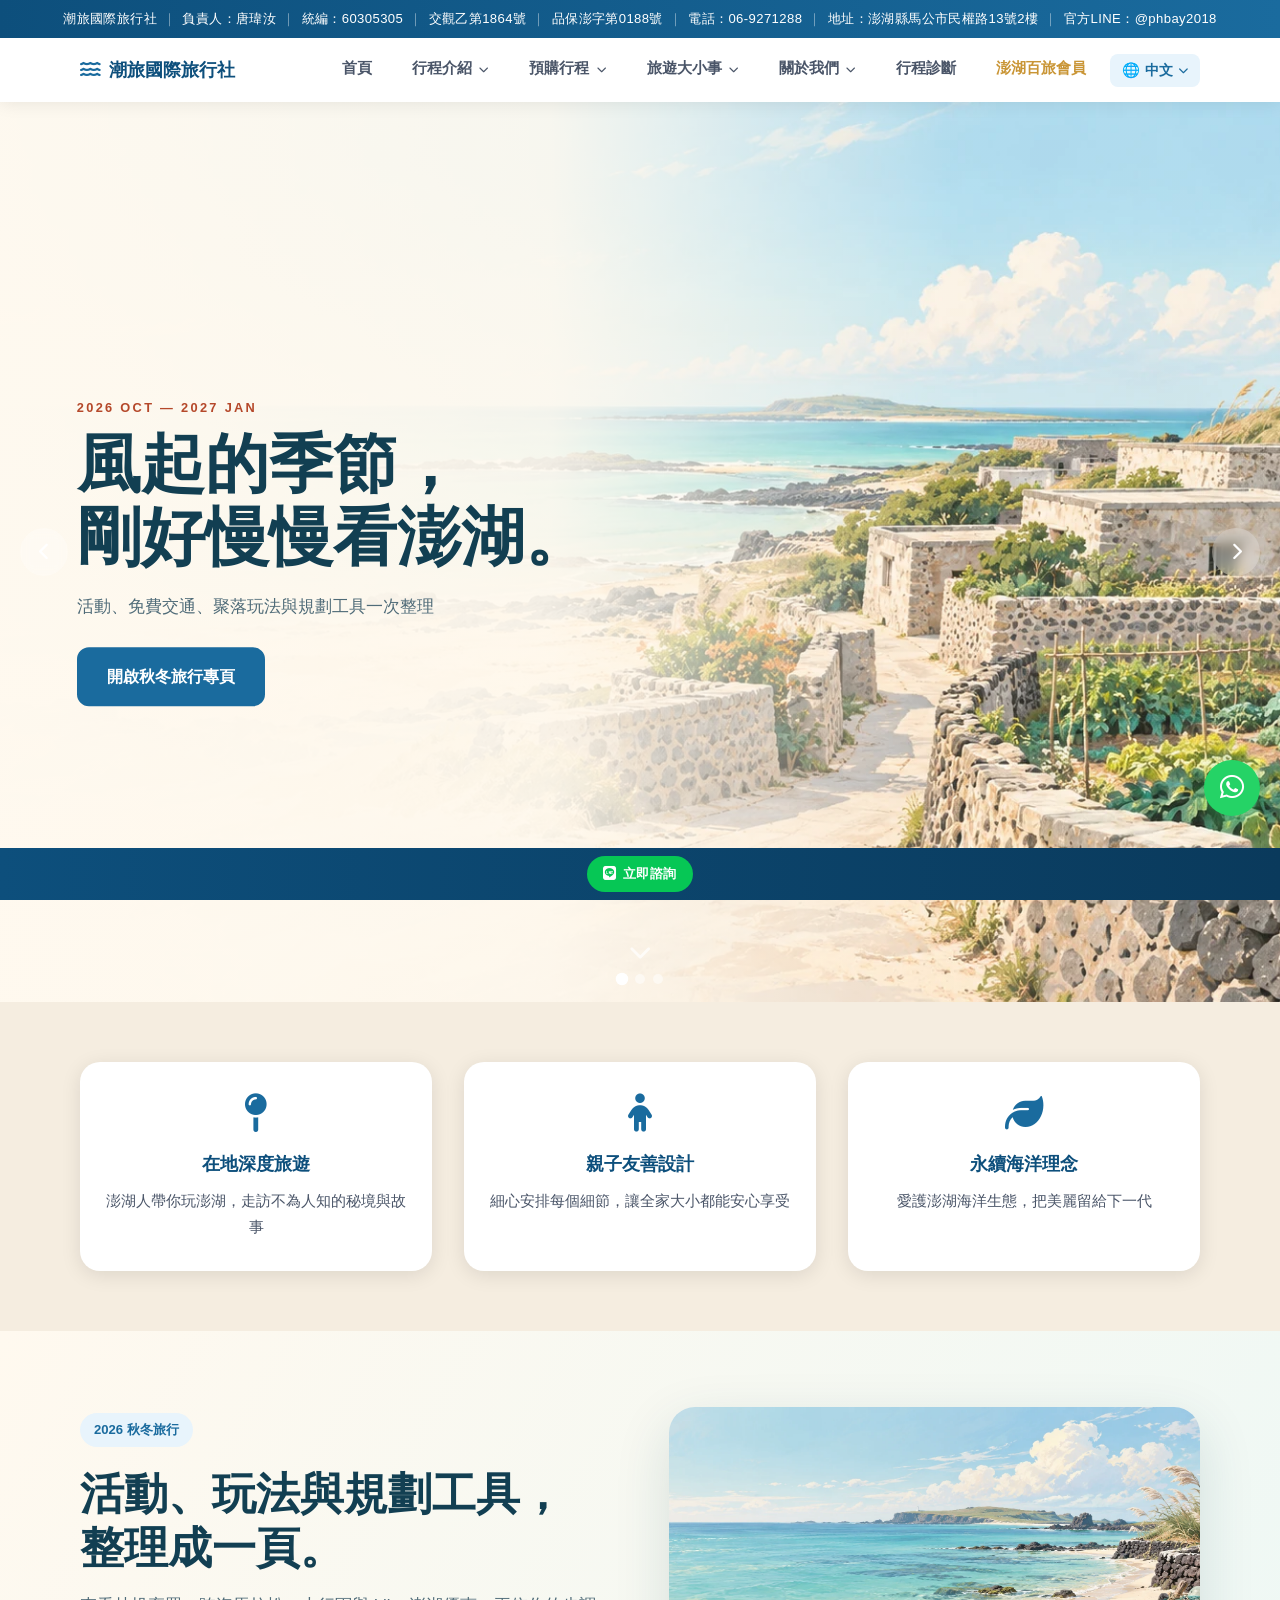
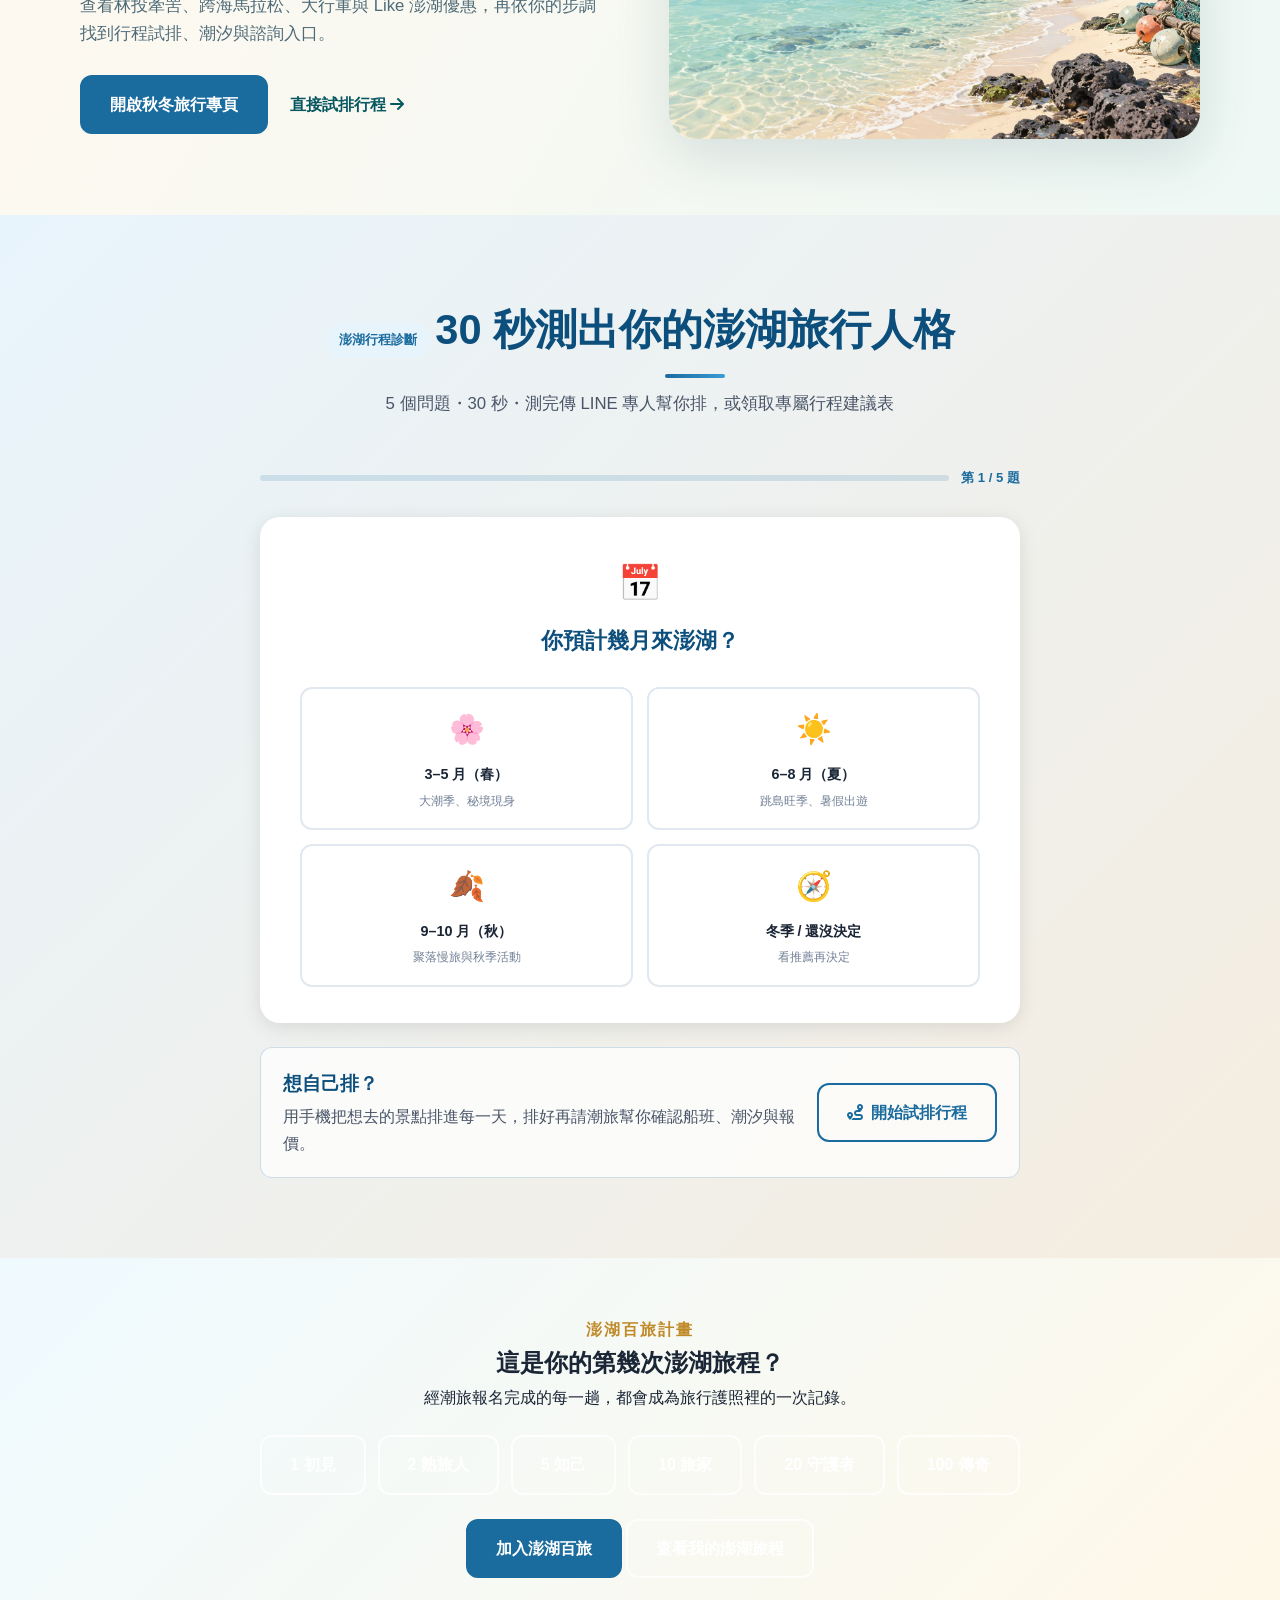
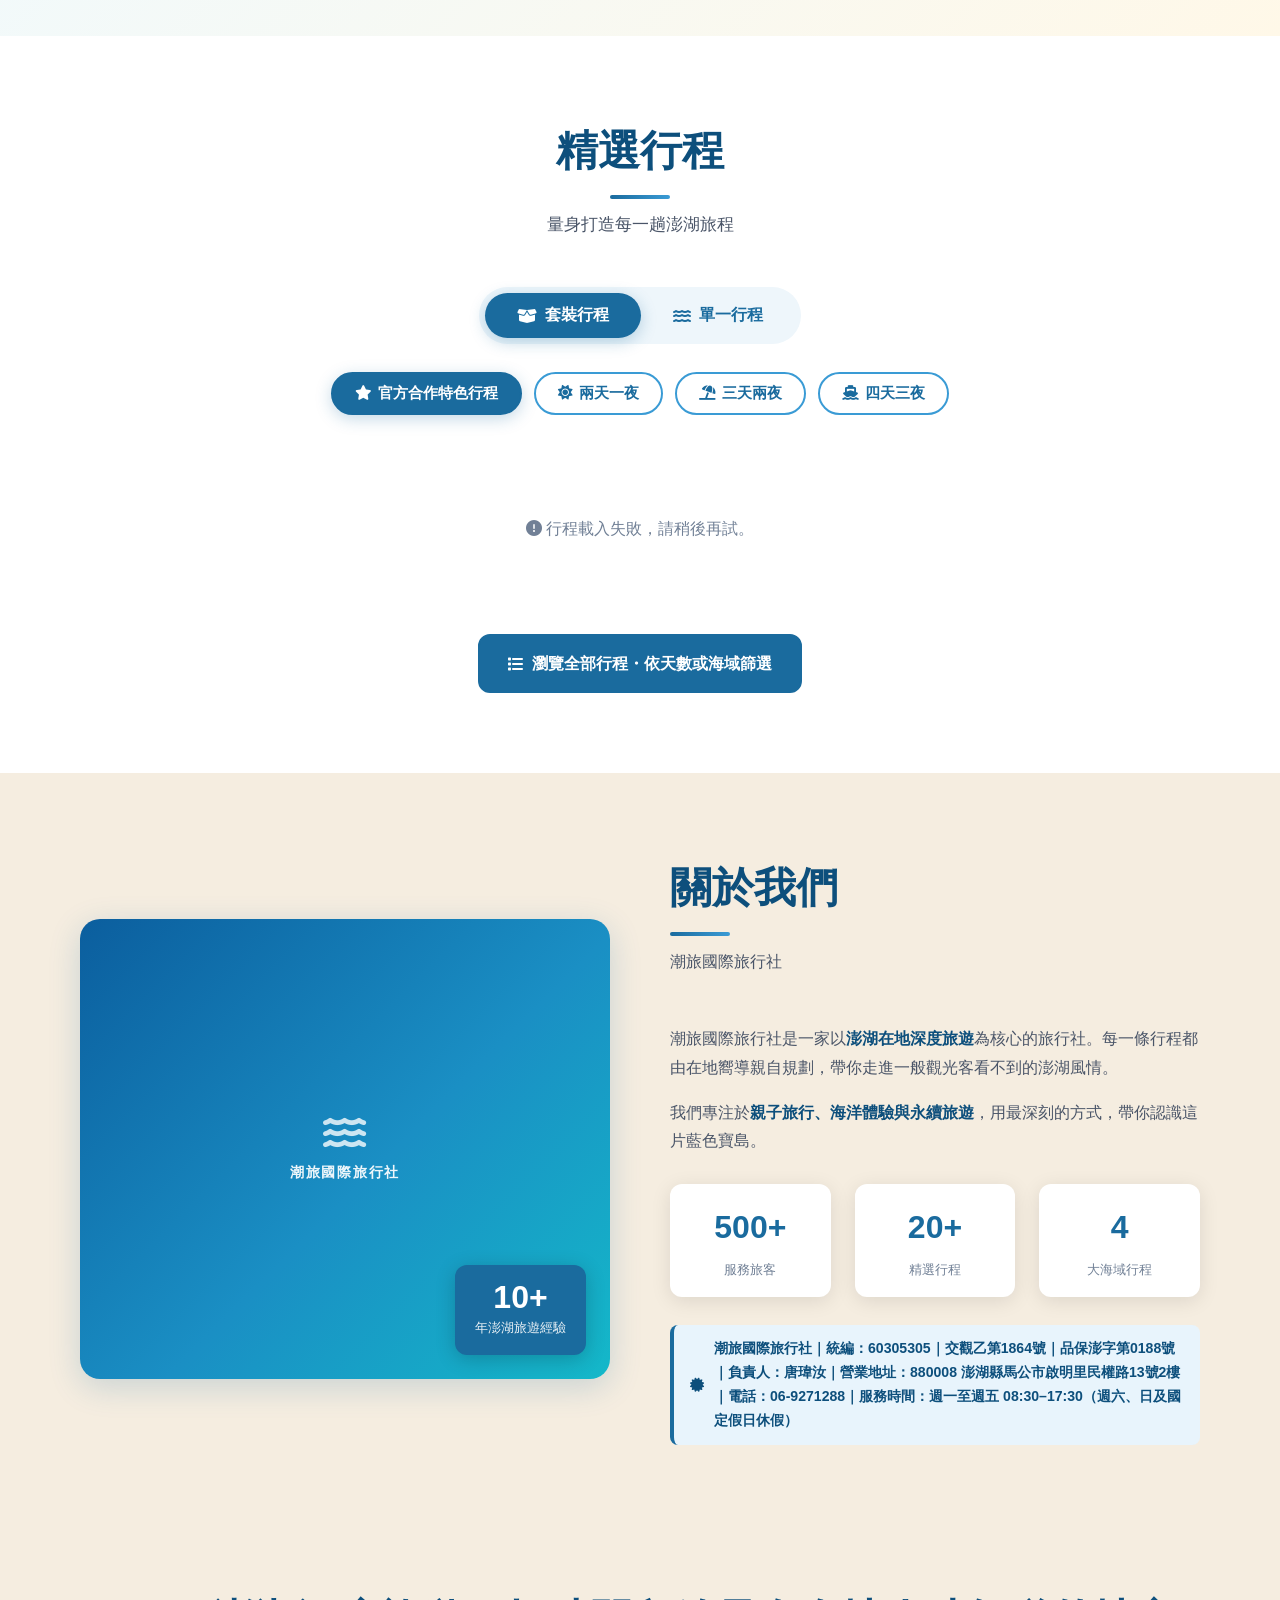
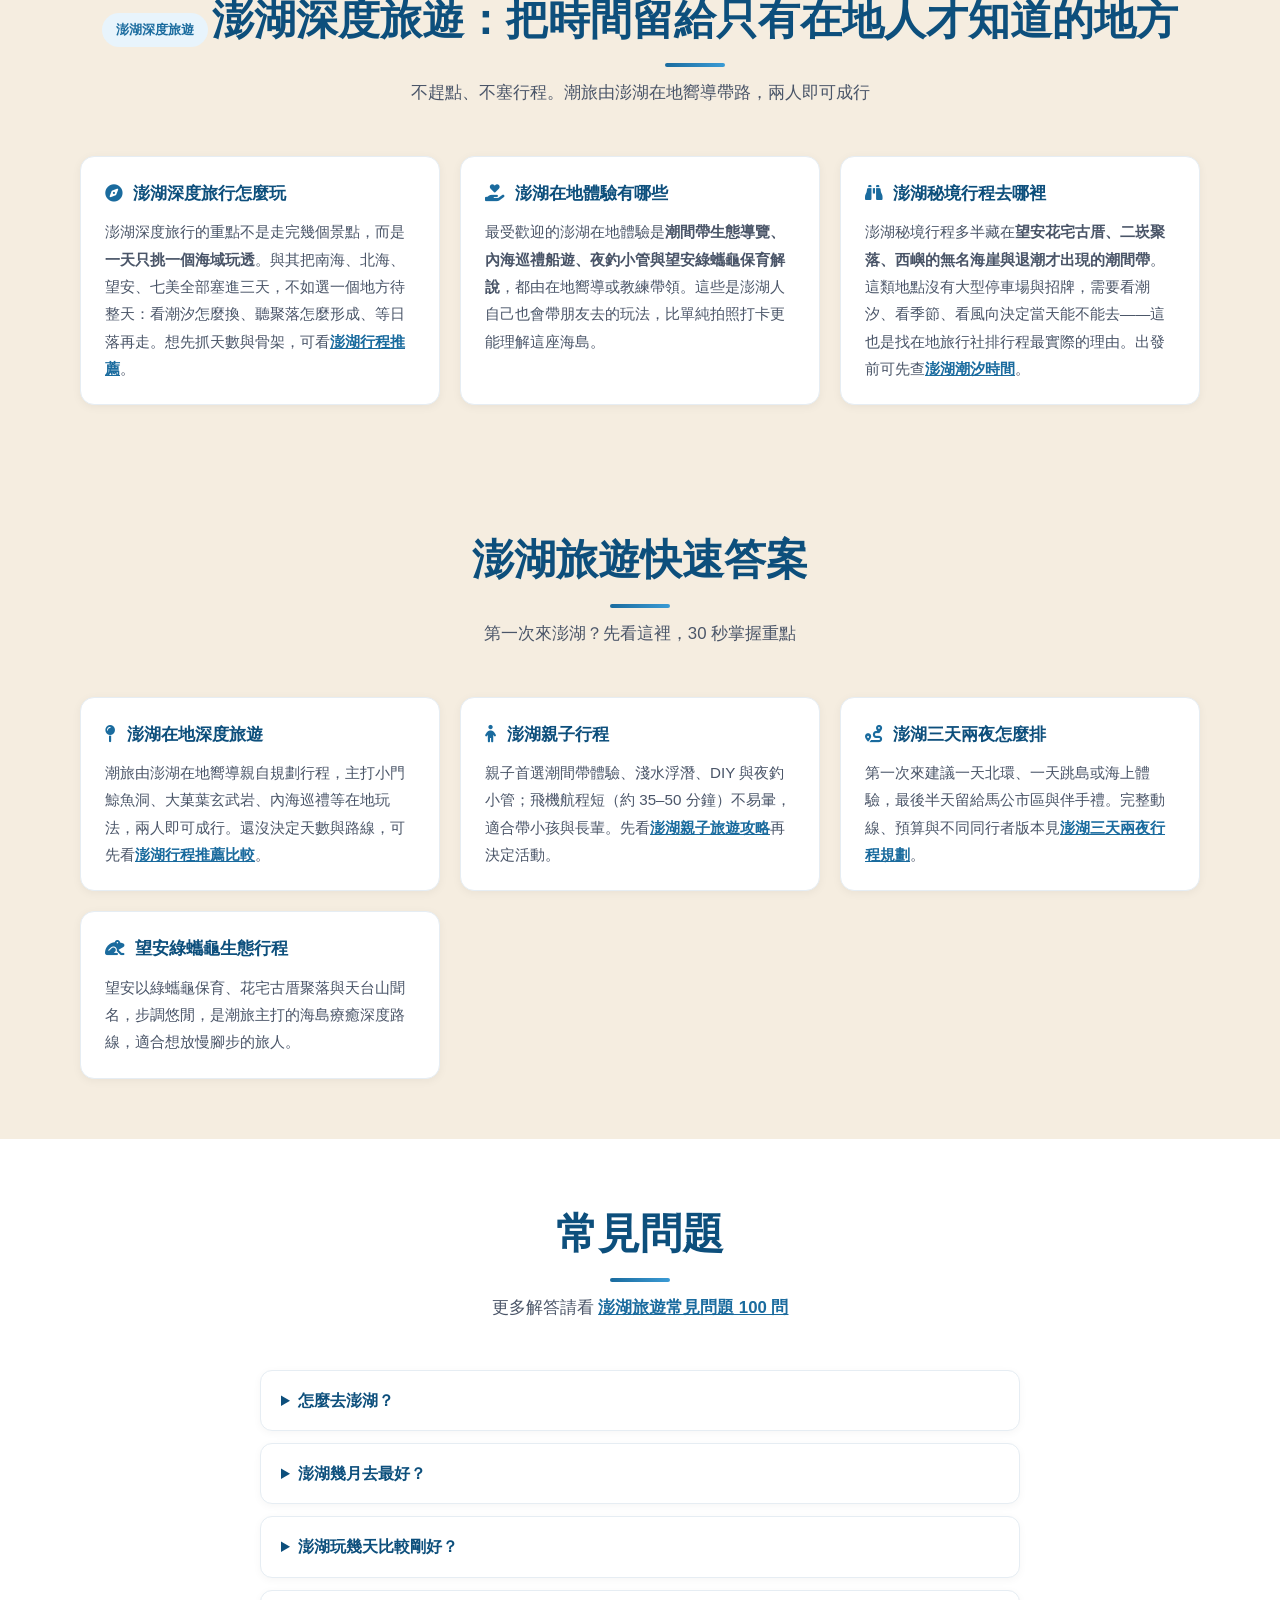
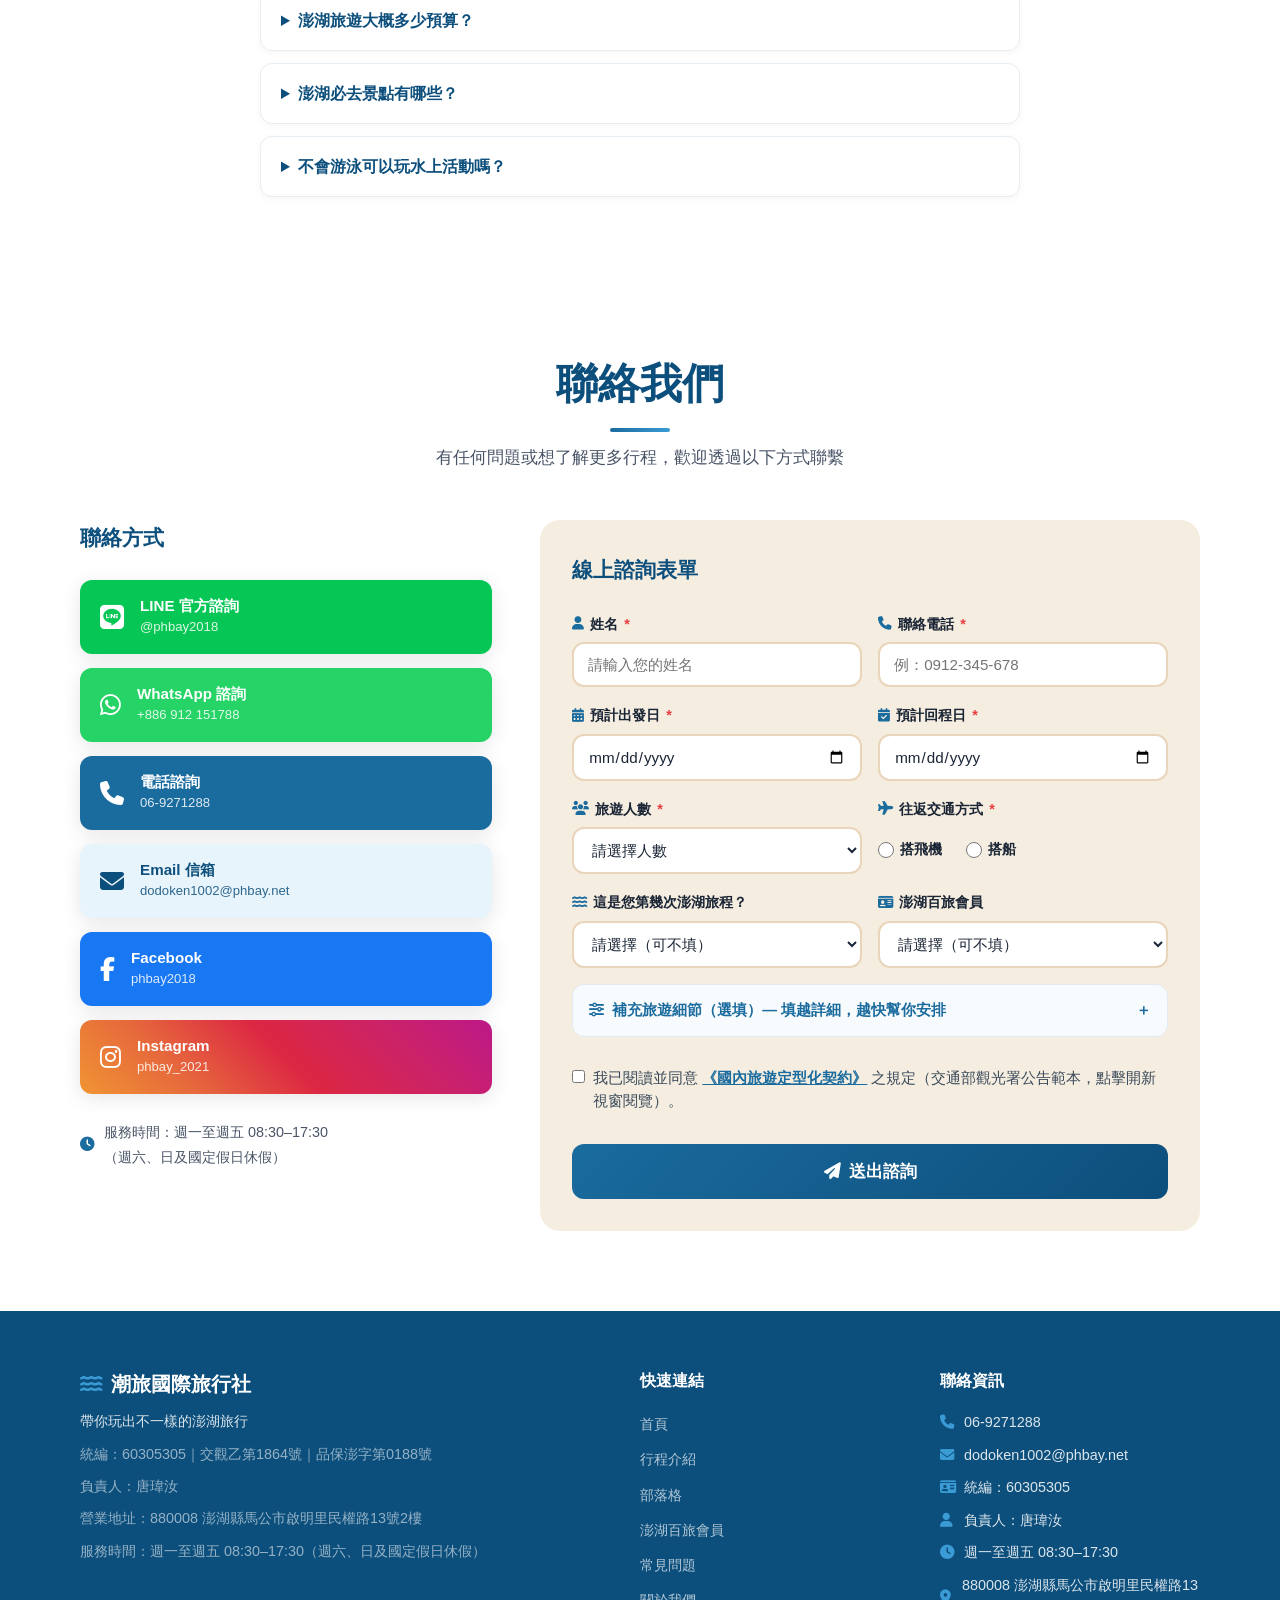
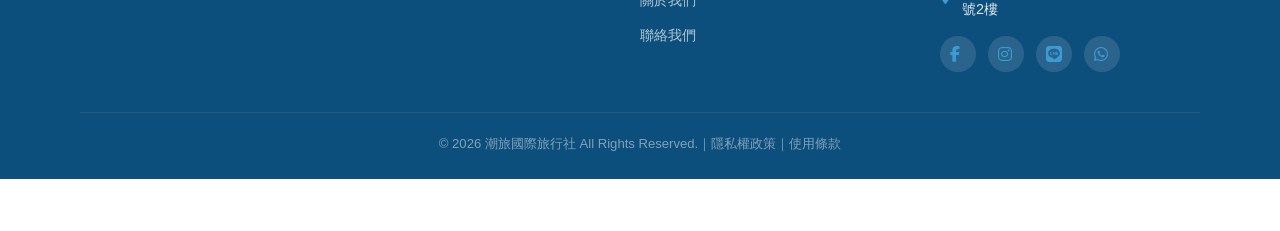
==== index.html @ 087f88d4 "詢價表單送出成功後導向 LINE（MantaGO 引流） - 成功畫面新增「加 LINE 接收報價回覆」按鈕，連到 MantaGO 引流「官網-詢價表單送出」，自動貼標 來源_官網／意向_詢價／階段_" ====
<!DOCTYPE html>
<html lang="zh-TW">
<head>
  <meta charset="UTF-8" />
  <meta name="viewport" content="width=device-width, initial-scale=1.0" />

  <!-- ─── Google Analytics 4（gtag.js）─── -->
  <script async src="https://www.googletagmanager.com/gtag/js?id=G-47DV1VPF9J"></script>
  <script>
    window.dataLayer = window.dataLayer || [];
    function gtag(){dataLayer.push(arguments);}
    gtag('js', new Date());
    gtag('config', 'G-47DV1VPF9J');
  </script>

  <!-- ─── Meta Pixel（Facebook 廣告追蹤）─── -->
  <script>!function(f,b,e,v,n,t,s){if(f.fbq)return;n=f.fbq=function(){n.callMethod?n.callMethod.apply(n,arguments):n.queue.push(arguments)};if(!f._fbq)f._fbq=n;n.push=n;n.loaded=!0;n.version='2.0';n.queue=[];t=b.createElement(e);t.async=!0;t.src=v;s=b.getElementsByTagName(e)[0];s.parentNode.insertBefore(t,s)}(window,document,'script','https://connect.facebook.net/en_US/fbevents.js');fbq('init', '25643845041980148');fbq('track', 'PageView');</script>
  <noscript><img height="1" width="1" style="display:none" src="https://www.facebook.com/tr?id=25643845041980148&ev=PageView&noscript=1"/></noscript>
  <!-- End Meta Pixel -->

  <title>潮旅國際旅行社 | 澎湖深度旅遊・親子海島・望安生態行程</title>

  <!-- ─── SEO ─── -->
  <meta name="description" content="潮旅國際旅行社｜澎湖在地深度旅遊專家。整理秋冬活動、聚落慢旅、免費交通、親子海島體驗與行程規劃工具，在地嚮導協助安排。交觀乙第1864號。" />
  <meta name="keywords" content="澎湖旅遊,澎湖行程,澎湖秋冬旅遊,望安,綠蠵龜,澎湖自由行,澎湖親子,潮旅國際旅行社" />
  <meta name="theme-color" content="#1a6b9e" />
  <link rel="canonical" href="https://www.phbay.info/" />

  <!-- ─── Open Graph（LINE / Facebook 分享預覽）─── -->
  <meta property="og:type" content="website" />
  <meta property="og:site_name" content="潮旅國際旅行社" />
  <meta property="og:title" content="潮旅國際旅行社 | 澎湖深度旅遊專家" />
  <meta property="og:description" content="澎湖秋冬活動、聚落慢旅、免費交通與規劃工具一次整理，在地嚮導協助安排。" />
  <meta property="og:url" content="https://www.phbay.info/" />
  <meta property="og:image" content="https://www.phbay.info/images/autumn-winter/og-autumn-winter.jpg" />
  <meta property="og:locale" content="zh_TW" />

  <!-- ─── Twitter Card ─── -->
  <meta name="twitter:card" content="summary_large_image" />
  <meta name="twitter:title" content="潮旅國際旅行社 | 澎湖深度旅遊專家" />
  <meta name="twitter:description" content="澎湖秋冬活動、聚落慢旅、免費交通與規劃工具一次整理。" />
  <meta name="twitter:image" content="https://www.phbay.info/images/autumn-winter/og-autumn-winter.jpg" />

  <!-- ─── Favicon（內嵌 SVG，免額外檔案）─── -->
  <link rel="icon" href="data:image/svg+xml,%3Csvg%20xmlns='http://www.w3.org/2000/svg'%20viewBox='0%200%20100%20100'%3E%3Crect%20width='100'%20height='100'%20rx='22'%20fill='%231a6b9e'/%3E%3Ctext%20x='50'%20y='73'%20font-size='62'%20text-anchor='middle'%20fill='white'%20font-family='sans-serif'%3E潮%3C/text%3E%3C/svg%3E" />

  <!-- 提前建立第三方連線，加速資源載入 -->
  <link rel="preconnect" href="https://cdnjs.cloudflare.com" crossorigin />
  <link rel="dns-prefetch" href="https://www.googletagmanager.com" />
  <link rel="dns-prefetch" href="https://connect.facebook.net" />
  <!-- 預載首屏輪播 LCP 圖（WebP），加速最大內容繪製 -->
  <link rel="preload" as="image" href="/images/autumn-winter/hero-slow-travel.webp" type="image/webp" fetchpriority="high" />

  <link rel="stylesheet" href="style.css?v=20261014d" />
  <!-- Font Awesome：非阻塞載入（先以 print 媒體載入，完成後切回 all），避免拖慢首屏渲染 -->
  <link rel="stylesheet" href="https://cdnjs.cloudflare.com/ajax/libs/font-awesome/6.5.0/css/all.min.css" media="print" onload="this.media='all'" />
  <noscript><link rel="stylesheet" href="https://cdnjs.cloudflare.com/ajax/libs/font-awesome/6.5.0/css/all.min.css" /></noscript>

  <!-- ─── 結構化資料 JSON-LD（旅行社營業資訊，助 Google／AI 引擎理解）─── -->
  <script type="application/ld+json">
  {
    "@context": "https://schema.org",
    "@type": "TravelAgency",
    "@id": "https://www.phbay.info/#organization",
    "name": "潮旅國際旅行社",
    "legalName": "潮旅國際旅行社",
    "alternateName": "Phbay Travel",
    "slogan": "帶你玩出不一樣的澎湖旅行",
    "description": "潮旅國際旅行社是澎湖在地深度旅遊專家，提供秋冬慢旅、親子海島體驗、望安綠蠵龜生態、七美跳島、SUP 浮潛、潮間帶與夜釣小管等行程規劃。在地嚮導親自安排，兩人即可成行。交觀乙第1864號、品保澎字第0188號。",
    "url": "https://www.phbay.info/",
    "image": "https://www.phbay.info/images/autumn-winter/og-autumn-winter.jpg",
    "logo": "https://www.phbay.info/images/autumn-winter/og-autumn-winter.jpg",
    "telephone": "+886-6-9271288",
    "email": "dodoken1002@phbay.net",
    "founder": "唐瑋汝",
    "taxID": "60305305",
    "identifier": [
      { "@type": "PropertyValue", "name": "統一編號", "value": "60305305" },
      { "@type": "PropertyValue", "name": "旅行社證號", "value": "交觀乙第1864號" },
      { "@type": "PropertyValue", "name": "品保編號", "value": "品保澎字第0188號" }
    ],
    "priceRange": "NT$4,500 - NT$15,000",
    "currenciesAccepted": "TWD",
    "address": {
      "@type": "PostalAddress",
      "addressRegion": "澎湖縣",
      "addressLocality": "馬公市",
      "postalCode": "880008",
      "streetAddress": "啟明里民權路13號2樓",
      "addressCountry": "TW"
    },
    "geo": {
      "@type": "GeoCoordinates",
      "latitude": 23.5655,
      "longitude": 119.5860
    },
    "areaServed": {
      "@type": "Place",
      "name": "澎湖縣（馬公、白沙、西嶼、望安、七美、吉貝等離島）"
    },
    "knowsAbout": [
      "澎湖旅遊", "澎湖跳島", "望安綠蠵龜生態", "七美雙心石滬", "吉貝水上活動",
      "澎湖浮潛", "SUP 立槳", "夜釣小管", "潮間帶體驗", "澎湖跨海大橋",
      "澎湖玄武岩", "澎湖秋冬旅遊", "親子海島旅遊", "澎湖自由行"
    ],
    "contactPoint": {
      "@type": "ContactPoint",
      "telephone": "+886-6-9271288",
      "email": "dodoken1002@phbay.net",
      "contactType": "customer service",
      "areaServed": "TW",
      "availableLanguage": ["zh-TW", "en", "ja", "ko", "zh-CN"],
      "hoursAvailable": {
        "@type": "OpeningHoursSpecification",
        "dayOfWeek": ["Monday", "Tuesday", "Wednesday", "Thursday", "Friday"],
        "opens": "08:30",
        "closes": "17:30"
      }
    },
    "openingHoursSpecification": {
      "@type": "OpeningHoursSpecification",
      "dayOfWeek": ["Monday", "Tuesday", "Wednesday", "Thursday", "Friday"],
      "opens": "08:30",
      "closes": "17:30"
    },
    "hasOfferCatalog": {
      "@type": "OfferCatalog",
      "name": "澎湖旅遊行程",
      "itemListElement": [
        { "@type": "OfferCatalog", "name": "2 天 1 夜行程" },
        { "@type": "OfferCatalog", "name": "3 天 2 夜行程" },
        { "@type": "OfferCatalog", "name": "4 天 3 夜行程" },
        { "@type": "OfferCatalog", "name": "望安綠蠵龜生態行程" },
        { "@type": "OfferCatalog", "name": "親子海島體驗行程" },
        { "@type": "OfferCatalog", "name": "澎湖秋冬慢旅行程" },
        { "@type": "OfferCatalog", "name": "小城故事・內海巡禮預購訂位" }
      ]
    },
    "sameAs": [
      "https://www.facebook.com/phbay2018",
      "https://www.instagram.com/phbay_2021/",
      "https://www.phbay.com.tw/",
      "https://www.phbay.net/"
    ],
    "parentOrganization": {
      "@type": "Organization",
      "name": "島嶼整合股份有限公司",
      "url": "https://www.phbay.com.tw/"
    }
  }
  </script>

  <!-- ─── WebSite 結構化資料 ─── -->
  <script type="application/ld+json">
  {
    "@context": "https://schema.org",
    "@type": "WebSite",
    "name": "潮旅國際旅行社",
    "url": "https://www.phbay.info/",
    "inLanguage": "zh-TW",
    "publisher": { "@id": "https://www.phbay.info/#organization" }
  }
  </script>

  <!-- ─── 首頁迷你 FAQ 結構化資料（與 #faq-mini 區塊內容一致，修改需同步）─── -->
  <script type="application/ld+json">
  {
    "@context": "https://schema.org",
    "@type": "FAQPage",
    "mainEntity": [
      {
        "@type": "Question",
        "name": "怎麼去澎湖？",
        "acceptedAnswer": { "@type": "Answer", "text": "主要靠飛機或搭船。飛機從台北松山、台中、嘉義、台南、高雄到馬公機場約 35–50 分鐘；搭船從嘉義布袋港或高雄出發約 1.5–2 小時。趕時間或帶長輩小孩建議搭飛機。" }
      },
      {
        "@type": "Question",
        "name": "澎湖幾月去最好？",
        "acceptedAnswer": { "@type": "Answer", "text": "4–9 月最佳，天氣穩定、海水溫暖；玩水黃金期是 6–8 月。冬天（11–2 月）風大偏冷，屬於非旺季。" }
      },
      {
        "@type": "Question",
        "name": "澎湖玩幾天比較剛好？",
        "acceptedAnswer": { "@type": "Answer", "text": "3 天 2 夜最熱門，可以走完本島精華加一個離島；4 天 3 夜更從容。建議至少安排兩天一夜。" }
      },
      {
        "@type": "Question",
        "name": "澎湖旅遊大概多少預算？",
        "acceptedAnswer": { "@type": "Answer", "text": "潮旅套裝行程（含交通、住宿、行程）約 NT$6,000 起／人，依出發地、季節、住宿等級調整，兩人即可成行。" }
      },
      {
        "@type": "Question",
        "name": "澎湖必去景點有哪些？",
        "acceptedAnswer": { "@type": "Answer", "text": "跨海大橋、通梁古榕、奎壁山摩西分海、七美雙心石滬、觀音亭、小門鯨魚洞、大菓葉柱狀玄武岩、篤行十村。" }
      },
      {
        "@type": "Question",
        "name": "不會游泳可以玩水上活動嗎？",
        "acceptedAnswer": { "@type": "Answer", "text": "可以。浮潛、SUP 立槳、潮間帶生態、夜釣小管等活動皆配有教練與安全裝備，不會游泳也能安心參加。" }
      }
    ]
  }
  </script>
</head>
<body>

  <!-- ═══════════════════════════════════════════════
       上方固定 Banner（靜態，捲動不消失）
       如需修改文字，直接修改以下 <span> 內容
  ════════════════════════════════════════════════ -->
  <div class="top-banner" id="top-banner">
    <div class="banner-static">
      <span>潮旅國際旅行社</span>
      <span class="banner-sep">｜</span>
      <span>負責人：唐瑋汝</span>
      <span class="banner-sep">｜</span>
      <span>統編：60305305</span>
      <span class="banner-sep">｜</span>
      <span>交觀乙第1864號</span>
      <span class="banner-sep">｜</span>
      <span>品保澎字第0188號</span>
      <span class="banner-sep">｜</span>
      <span>電話：06-9271288</span>
      <span class="banner-sep">｜</span>
      <span>地址：澎湖縣馬公市民權路13號2樓</span>
      <span class="banner-sep">｜</span>
      <span>官方LINE：@phbay2018</span>
    </div>
  </div>

  <!-- ═══════════════════════════════════════════════
       主要導覽列
  ════════════════════════════════════════════════ -->
  <nav class="navbar" id="navbar">
    <div class="nav-container">
      <a href="#home" class="nav-logo">
        <i class="fas fa-water"></i> 潮旅國際旅行社
      </a>
      <!-- 手機版漢堡選單按鈕 -->
      <button class="nav-toggle" id="nav-toggle" aria-label="開啟選單">
        <span></span><span></span><span></span>
      </button>
      <ul class="nav-links" id="nav-links">
        <li><a href="#home" data-i18n="nav.home">首頁</a></li>
        <li class="nav-item has-submenu">
          <a href="#tours" data-i18n="nav.tours">行程介紹 <i class="fas fa-chevron-down nav-caret"></i></a>
          <ul class="nav-submenu">
            <li><a href="#tours" data-cat="package" data-i18n="cat.package">套裝行程</a></li>
            <li><a href="#tours" data-cat="single" data-i18n="cat.single">單一行程</a></li>
          </ul>
        </li>
        <li class="nav-item has-submenu">
          <a href="/neihai-preorder.html" data-i18n="nav.preorder">預購行程 <i class="fas fa-chevron-down nav-caret"></i></a>
          <ul class="nav-submenu">
            <li><a href="/neihai-preorder.html" data-i18n="nav.neihai">小城故事內海巡禮</a></li>
          </ul>
        </li>
        <li class="nav-item has-submenu">
          <a href="/blog" data-i18n="nav.travel">旅遊大小事 <i class="fas fa-chevron-down nav-caret"></i></a>
          <ul class="nav-submenu">
            <li><a href="/tides" data-i18n="nav.tides">潮汐查詢系統</a></li>
            <li><a href="/penghu-itinerary-recommendations/planner?src=nav" data-i18n="nav.planner">自己排行程</a></li>
            <li><a href="/blog" data-i18n="nav.articles">旅遊文章分享</a></li>
            <li><a href="/faq.html" data-i18n="nav.faq">常見問題</a></li>
          </ul>
        </li>
        <li class="nav-item has-submenu">
          <a href="#about" data-i18n="nav.about">關於我們 <i class="fas fa-chevron-down nav-caret"></i></a>
          <ul class="nav-submenu">
            <li><a href="#contact" data-i18n="nav.contactInfo">聯絡資訊</a></li>
          </ul>
        </li>
        <li><a href="#quiz" data-i18n="nav.quiz">行程診斷</a></li>
        <li><a href="/penghu-100" data-i18n="nav.member" style="color:#c99535;font-weight:800">澎湖百旅會員</a></li>
        <li class="lang-switch">
          <button class="lang-btn" id="lang-btn" aria-label="Language">🌐 <span id="lang-current">中文</span> <i class="fas fa-chevron-down" style="font-size:.7em"></i></button>
          <ul class="lang-menu" id="lang-menu">
            <li><button data-lang="zh-tw">繁體中文</button></li>
            <li><button data-lang="en">English</button></li>
            <li><button data-lang="ja">日本語</button></li>
            <li><button data-lang="ko">한국어</button></li>
            <li><button data-lang="zh-cn">简体中文</button></li>
          </ul>
        </li>
      </ul>
    </div>
  </nav>

  <!-- ═══════════════════════════════════════════════
       首頁輪播（3 格）
       圖片放在 /images/ 目錄，更換圖片只需替換對應檔案
  ════════════════════════════════════════════════ -->
  <section class="carousel-hero" id="home">
    <div class="carousel" id="main-carousel">

      <div class="carousel-track" id="carousel-track">

        <!-- 秋冬資訊只保留一個入口，完整活動與工具移至季節頁。 -->
        <div class="carousel-slide slide-autumn-entry" data-event-end="2027-01-31">
          <img src="/images/autumn-winter/hero-slow-travel.webp" alt="澎湖珊瑚石牆、菜宅與秋冬海岸插畫" width="1672" height="941" loading="eager" fetchpriority="high" decoding="async" />
          <div class="slide-autumn-shade"></div>
          <div class="slide-autumn-copy">
            <p>2026 OCT — 2027 JAN</p>
            <h2>風起的季節，<br>剛好慢慢看澎湖。</h2>
            <span>活動、免費交通、聚落玩法與規劃工具一次整理</span>
            <a class="btn btn-primary" href="/penghu-autumn-winter">開啟秋冬旅行專頁</a>
          </div>
        </div>

        <!-- ─ 小城故事・內海巡禮（16:9 滿版，點擊前往預購）─ -->
        <div class="carousel-slide slide-cover" style="background:#0b5e9e">
          <picture>
            <source srcset="/images/neihai-cruise-hero-2026.webp" type="image/webp" />
            <img src="/images/neihai-cruise-hero-2026.jpg" alt="小城故事・內海巡禮 6人成行最多13人 出航時間09:00、11:00、16:30 七八月每週二20:30花火專船 2026年試航價1000元" width="1672" height="941" loading="lazy" decoding="async" />
          </picture>
          <div class="slide-overlay">
            <!-- 冬季暫停預約期間顯示開放日；到 data-open-from 當天由 script.js 自動換回「立即預購訂位」 -->
            <a href="/neihai-preorder.html" class="btn btn-primary slide-cta" data-open-from="2027-03-01" data-open-label="立即預購訂位">
              <i class="fas fa-ship"></i> <span class="slide-cta-text">116年3月1號起開放預約</span>
            </a>
          </div>
        </div>

        <!-- ─ 潮旅主視覺 ─ -->
        <div class="carousel-slide slide-hero">
          <div class="hero-overlay"></div>
          <div class="hero-content">
            <h1 class="hero-title" data-i18n="hero.title">潮旅國際旅行社</h1>
            <p class="hero-subtitle" data-i18n="hero.subtitle">帶你玩出不一樣的澎湖旅行</p>
            <p class="hero-tagline" data-i18n="hero.tagline">在地深度 × 親子友善 × 永續海洋</p>
            <div class="hero-buttons">
              <a href="#tours" class="btn btn-primary" data-i18n="hero.btnTours">
                <i class="fas fa-map-marked-alt"></i> 查看推薦行程
              </a>
              <a href="#contact" class="btn btn-outline" data-i18n="hero.btnContact">
                <i class="fas fa-comment-dots"></i> 立即諮詢
              </a>
              <a href="#quiz" class="btn btn-outline">
                <i class="fas fa-wand-magic-sparkles"></i> 30 秒行程診斷
              </a>
            </div>
          </div>
        </div>

      </div><!-- end carousel-track -->

      <!-- 左右箭頭 -->
      <button class="carousel-arrow carousel-prev" aria-label="上一張" onclick="carouselMove(-1)">
        <i class="fas fa-chevron-left"></i>
      </button>
      <button class="carousel-arrow carousel-next" aria-label="下一張" onclick="carouselMove(1)">
        <i class="fas fa-chevron-right"></i>
      </button>

      <!-- 底部圓點 -->
      <div class="carousel-dots" id="carousel-dots"></div>

      <!-- 向下滾動提示 -->
      <div class="hero-scroll-hint">
        <i class="fas fa-chevron-down"></i>
      </div>
    </div>
  </section>

  <!-- ═══════════════════════════════════════════════
       特色標語區（三大亮點）
  ════════════════════════════════════════════════ -->
  <section class="features">
    <div class="container">
      <div class="features-grid">
        <div class="feature-item">
          <i class="fas fa-map-pin"></i>
          <h3 data-i18n="feat.1.title">在地深度旅遊</h3>
          <p data-i18n="feat.1.desc">澎湖人帶你玩澎湖，走訪不為人知的秘境與故事</p>
        </div>
        <div class="feature-item">
          <i class="fas fa-child"></i>
          <h3 data-i18n="feat.2.title">親子友善設計</h3>
          <p data-i18n="feat.2.desc">細心安排每個細節，讓全家大小都能安心享受</p>
        </div>
        <div class="feature-item">
          <i class="fas fa-leaf"></i>
          <h3 data-i18n="feat.3.title">永續海洋理念</h3>
          <p data-i18n="feat.3.desc">愛護澎湖海洋生態，把美麗留給下一代</p>
        </div>
      </div>
    </div>
  </section>

  <!-- 秋冬活動集中到獨立季節頁；首頁只保留一個清楚入口。 -->
  <section class="season-entry" id="season-entry">
    <div class="container season-entry-grid">
      <div class="season-entry-copy">
        <span class="section-kicker">2026 秋冬旅行</span>
        <h2>活動、玩法與規劃工具，<br>整理成一頁。</h2>
        <p>查看林投牽罟、跨海馬拉松、大行軍與 Like 澎湖優惠，再依你的步調找到行程試排、潮汐與諮詢入口。</p>
        <div class="season-entry-actions">
          <a class="btn btn-primary" href="/penghu-autumn-winter">開啟秋冬旅行專頁</a>
          <a class="season-entry-link" href="/penghu-itinerary-recommendations/planner?src=home_season">直接試排行程 <i class="fas fa-arrow-right"></i></a>
        </div>
      </div>
      <a class="season-entry-image" href="/penghu-autumn-winter" aria-label="前往澎湖秋冬旅行專頁">
        <img src="/images/autumn-winter/event-lintou.webp" alt="澎湖林投沙灘與玄武岩海岸插畫" width="1672" height="941" loading="lazy" decoding="async" />
      </a>
    </div>
  </section>

  <!-- ═══════════════════════════════════════════════
       澎湖行程診斷（30 秒旅行人格測驗）— 首頁主要互動入口
  ════════════════════════════════════════════════ -->
  <section class="quiz-section" id="quiz">
    <div class="container">
      <div class="section-header">
        <span class="section-kicker">澎湖行程診斷</span>
        <h2 data-i18n="quiz.title">30 秒測出你的澎湖旅行人格</h2>
        <p data-i18n="quiz.subtitle">5 個問題・30 秒・測完傳 LINE 專人幫你排，或領取專屬行程建議表</p>
      </div>
      <div class="quiz-wrap" id="quiz-wrap">
        <!-- 由 script.js initQuiz() 動態產生 -->
      </div>
      <aside class="planner-entry-block">
        <div><h3 data-i18n="planner.entry.title">想自己排？</h3><p data-i18n="planner.entry.desc">用手機把想去的景點排進每一天，排好再請潮旅幫你確認船班、潮汐與報價。</p></div>
        <a class="btn btn-outline" href="/penghu-itinerary-recommendations/planner?src=home_block" data-i18n="planner.entry.cta"><i class="fas fa-route"></i> 開始試排行程</a>
      </aside>
    </div>
  </section>

  <section id="member-program" style="padding:58px 20px;background:linear-gradient(135deg,#effaff,#fff8e8);text-align:center">
    <div style="max-width:920px;margin:auto">
      <p style="color:#c08a28;font-weight:800;letter-spacing:.12em" data-i18n="member.kicker">澎湖百旅計畫</p>
      <h2 data-i18n="member.title">這是你的第幾次澎湖旅程？</h2>
      <p data-i18n="member.desc">經潮旅報名完成的每一趟，都會成為旅行護照裡的一次記錄。</p>
      <div id="member-home-status" style="display:flex;gap:12px;justify-content:center;flex-wrap:wrap;margin:24px 0">
        <span class="btn btn-outline">1 初見</span><span class="btn btn-outline">2 熟旅人</span><span class="btn btn-outline">5 知己</span><span class="btn btn-outline">10 旅家</span><span class="btn btn-outline">20 守護者</span><span class="btn btn-outline">100 傳奇</span>
      </div>
      <a class="btn btn-primary" href="/penghu-100" data-i18n="member.join">加入澎湖百旅</a>
      <a class="btn btn-outline" href="/member/dashboard" data-i18n="member.dashboard">查看我的澎湖旅程</a>
    </div>
  </section>

  <!-- ═══════════════════════════════════════════════
       行程分類（兩層）
       上層分類：.cat-btn[data-cat] ↔ .tour-cat[data-cat-panel]
       下層子分頁：.tab-btn[data-tab] ↔ .tab-panel[data-panel]（限於所屬分類內）
       如需新增子分頁，在對應分類的 .tab-buttons 加 <button>，
       並加對應 <div class="tab-panel" data-panel="...">＋ <div class="tours-grid" id="grid-...">
       同時記得更新 script.js 的 TAB_KEYS、app.py get_tours() 分組與 i18n.js 標籤。
  ════════════════════════════════════════════════ -->
  <section class="tours" id="tours">
    <div class="container">
      <div class="section-header">
        <h2 data-i18n="tours.title">精選行程</h2>
        <p data-i18n="tours.subtitle">量身打造每一趟澎湖旅程</p>
      </div>

      <!-- 上層分類：套裝行程 / 單一行程 -->
      <div class="tour-cat-buttons" role="tablist">
        <button class="cat-btn active" data-cat="package" role="tab" data-i18n="cat.package">
          <i class="fas fa-box-open"></i> 套裝行程
        </button>
        <button class="cat-btn" data-cat="single" role="tab" data-i18n="cat.single">
          <i class="fas fa-water"></i> 單一行程
        </button>
      </div>

      <!-- ═══ 套裝行程 ═══ -->
      <div class="tour-cat active" data-cat-panel="package">
        <div class="tab-buttons" role="tablist">
          <button class="tab-btn active" data-tab="featured" role="tab" data-i18n="tab.featured">
            <i class="fas fa-star"></i> 官方合作特色行程
          </button>
          <button class="tab-btn" data-tab="2d1n" role="tab" data-i18n="tab.2d1n">
            <i class="fas fa-sun"></i> 兩天一夜
          </button>
          <button class="tab-btn" data-tab="3d2n" role="tab" data-i18n="tab.3d2n">
            <i class="fas fa-umbrella-beach"></i> 三天兩夜
          </button>
          <button class="tab-btn" data-tab="4d3n" role="tab" data-i18n="tab.4d3n">
            <i class="fas fa-ship"></i> 四天三夜
          </button>
        </div>

        <!-- ─── 行程卡片由 script.js loadTours() 動態產生；修改內容請至 /admin ─── -->
        <div class="tab-panel active" data-panel="featured">
          <div class="tours-loading" id="loading-featured"><i class="fas fa-spinner fa-spin"></i> 載入中…</div>
          <div class="tours-grid" id="grid-featured"></div>
        </div>
        <div class="tab-panel" data-panel="2d1n">
          <div class="tours-loading" id="loading-2d1n"><i class="fas fa-spinner fa-spin"></i> 載入中…</div>
          <div class="tours-grid" id="grid-2d1n"></div>
        </div>
        <div class="tab-panel" data-panel="3d2n">
          <div class="tours-loading" id="loading-3d2n"><i class="fas fa-spinner fa-spin"></i> 載入中…</div>
          <div class="tours-grid" id="grid-3d2n"></div>
        </div>
        <div class="tab-panel" data-panel="4d3n">
          <div class="tours-loading" id="loading-4d3n"><i class="fas fa-spinner fa-spin"></i> 載入中…</div>
          <div class="tours-grid" id="grid-4d3n"></div>
        </div>
      </div>

      <!-- ═══ 單一行程（依海域）═══ -->
      <div class="tour-cat" data-cat-panel="single">
        <div class="tab-buttons" role="tablist">
          <button class="tab-btn active" data-tab="north-sea" role="tab" data-i18n="tab.north-sea">
            <i class="fas fa-water"></i> 北海海域
          </button>
          <button class="tab-btn" data-tab="east-sea" role="tab" data-i18n="tab.east-sea">
            <i class="fas fa-water"></i> 東海海域
          </button>
          <button class="tab-btn" data-tab="south-sea" role="tab" data-i18n="tab.south-sea">
            <i class="fas fa-water"></i> 南海海域
          </button>
          <button class="tab-btn" data-tab="main-island" role="tab" data-i18n="tab.main-island">
            <i class="fas fa-map-marker-alt"></i> 本島海域
          </button>
        </div>

        <div class="tab-panel active" data-panel="north-sea">
          <div class="tours-grid" id="grid-north-sea"></div>
          <div class="tours-empty" data-empty="north-sea" data-i18n="tours.empty">行程陸續上架中，敬請期待。</div>
        </div>
        <div class="tab-panel" data-panel="east-sea">
          <div class="tours-grid" id="grid-east-sea"></div>
          <div class="tours-empty" data-empty="east-sea" data-i18n="tours.empty">行程陸續上架中，敬請期待。</div>
        </div>
        <div class="tab-panel" data-panel="south-sea">
          <div class="tours-grid" id="grid-south-sea"></div>
          <div class="tours-empty" data-empty="south-sea" data-i18n="tours.empty">行程陸續上架中，敬請期待。</div>
        </div>
        <div class="tab-panel" data-panel="main-island">
          <div class="tours-grid" id="grid-main-island"></div>
          <div class="tours-empty" data-empty="main-island" data-i18n="tours.empty">行程陸續上架中，敬請期待。</div>
        </div>
      </div>

      <div style="text-align:center;margin-top:32px">
        <a href="/tours" class="btn btn-primary" data-i18n="tours.browseAll"><i class="fas fa-list"></i> 瀏覽全部行程・依天數或海域篩選</a>
      </div>

    </div><!-- end container -->
  </section>

  <!-- ═══════════════════════════════════════════════
       關於我們
       修改介紹文字請找 .about-text 區塊
  ════════════════════════════════════════════════ -->
  <section class="about" id="about">
    <div class="container">
      <div class="about-grid">
        <div class="about-image">
          <div class="img-placeholder img-placeholder--about" aria-hidden="true"><i class="fas fa-water"></i><span>潮旅國際旅行社</span></div>
          <div class="about-image-badge">
            <span class="badge-number">10+</span>
            <span class="badge-label" data-i18n="about.badge">年澎湖旅遊經驗</span>
          </div>
        </div>
        <div class="about-text">
          <div class="section-header left">
            <h2 data-i18n="about.title">關於我們</h2>
            <p>潮旅國際旅行社</p>
          </div>
          <p data-i18n="about.p1">潮旅國際旅行社是一家以<strong>澎湖在地深度旅遊</strong>為核心的旅行社。每一條行程都由在地嚮導親自規劃，帶你走進一般觀光客看不到的澎湖風情。</p>
          <p data-i18n="about.p2">我們專注於<strong>親子旅行、海洋體驗與永續旅遊</strong>，用最深刻的方式，帶你認識這片藍色寶島。</p>
          <div class="about-stats">
            <div class="stat-item">
              <span class="stat-number">500+</span>
              <span class="stat-label" data-i18n="about.stat1">服務旅客</span>
            </div>
            <div class="stat-item">
              <span class="stat-number">20+</span>
              <span class="stat-label" data-i18n="about.stat2">精選行程</span>
            </div>
            <div class="stat-item">
              <span class="stat-number">4</span>
              <span class="stat-label" data-i18n="about.stat3">大海域行程</span>
            </div>
          </div>
          <!-- 證照資訊 -->
          <div class="license-info">
            <i class="fas fa-certificate"></i>
            <span>潮旅國際旅行社｜統編：60305305｜交觀乙第1864號｜品保澎字第0188號｜負責人：唐瑋汝｜營業地址：880008 澎湖縣馬公市啟明里民權路13號2樓｜電話：06-9271288｜服務時間：週一至週五 08:30–17:30（週六、日及國定假日休假）</span>
          </div>
        </div>
      </div>
    </div>
  </section>

  <!-- ═══════════════════════════════════════════════
       澎湖深度旅遊（Money keyword cluster：深度旅遊／深度旅行／在地體驗／秘境行程）
       文案更動請同步 i18n.js 的 deep.* 五語鍵
  ════════════════════════════════════════════════ -->
  <section class="quick-answers" id="deep-travel">
    <div class="container">
      <div class="section-header">
        <span class="section-kicker" data-i18n="deep.kicker">澎湖深度旅遊</span>
        <h2 data-i18n="deep.title">澎湖深度旅遊：把時間留給只有在地人才知道的地方</h2>
        <p data-i18n="deep.subtitle">不趕點、不塞行程。潮旅由澎湖在地嚮導帶路，兩人即可成行</p>
      </div>
      <div class="qa-grid">
        <div class="qa-card">
          <h3><i class="fas fa-compass"></i> <span data-i18n="deep.d1.title">澎湖深度旅行怎麼玩</span></h3>
          <p data-i18n-html="deep.d1.desc">澎湖深度旅行的重點不是走完幾個景點，而是<strong>一天只挑一個海域玩透</strong>。與其把南海、北海、望安、七美全部塞進三天，不如選一個地方待整天：看潮汐怎麼換、聽聚落怎麼形成、等日落再走。想先抓天數與骨架，可看<a href="/penghu-itinerary-recommendations">澎湖行程推薦</a>。</p>
        </div>
        <div class="qa-card">
          <h3><i class="fas fa-hand-holding-heart"></i> <span data-i18n="deep.d2.title">澎湖在地體驗有哪些</span></h3>
          <p data-i18n-html="deep.d2.desc">最受歡迎的澎湖在地體驗是<strong>潮間帶生態導覽、內海巡禮船遊、夜釣小管與望安綠蠵龜保育解說</strong>，都由在地嚮導或教練帶領。這些是澎湖人自己也會帶朋友去的玩法，比單純拍照打卡更能理解這座海島。</p>
        </div>
        <div class="qa-card">
          <h3><i class="fas fa-binoculars"></i> <span data-i18n="deep.d3.title">澎湖秘境行程去哪裡</span></h3>
          <p data-i18n-html="deep.d3.desc">澎湖秘境行程多半藏在<strong>望安花宅古厝、二崁聚落、西嶼的無名海崖與退潮才出現的潮間帶</strong>。這類地點沒有大型停車場與招牌，需要看潮汐、看季節、看風向決定當天能不能去——這也是找在地旅行社排行程最實際的理由。出發前可先查<a href="/tides">澎湖潮汐時間</a>。</p>
        </div>
      </div>
    </div>
  </section>

  <!-- ═══════════════════════════════════════════════
       澎湖旅遊快速答案（AEO：供搜尋摘要與 AI 引擎直接引用）
       內容修改請同步更新 <head> 內的 FAQPage JSON-LD
  ════════════════════════════════════════════════ -->
  <section class="quick-answers" id="quick-answers">
    <div class="container">
      <div class="section-header">
        <h2>澎湖旅遊快速答案</h2>
        <p>第一次來澎湖？先看這裡，30 秒掌握重點</p>
      </div>
      <div class="qa-grid">
        <div class="qa-card">
          <h3><i class="fas fa-map-pin"></i> 澎湖在地深度旅遊</h3>
          <p>潮旅由澎湖在地嚮導親自規劃行程，主打小門鯨魚洞、大菓葉玄武岩、內海巡禮等在地玩法，兩人即可成行。還沒決定天數與路線，可先看<a href="/penghu-itinerary-recommendations">澎湖行程推薦比較</a>。</p>
        </div>
        <div class="qa-card">
          <h3><i class="fas fa-child"></i> 澎湖親子行程</h3>
          <p>親子首選潮間帶體驗、淺水浮潛、DIY 與夜釣小管；飛機航程短（約 35–50 分鐘）不易暈，適合帶小孩與長輩。先看<a href="/penghu-family-travel">澎湖親子旅遊攻略</a>再決定活動。</p>
        </div>
        <div class="qa-card">
          <h3><i class="fas fa-route"></i> 澎湖三天兩夜怎麼排</h3>
          <p>第一次來建議一天北環、一天跳島或海上體驗，最後半天留給馬公市區與伴手禮。完整動線、預算與不同同行者版本見<a href="/penghu-3days-itinerary">澎湖三天兩夜行程規劃</a>。</p>
        </div>
        <div class="qa-card">
          <h3><i class="fas fa-frog"></i> 望安綠蠵龜生態行程</h3>
          <p>望安以綠蠵龜保育、花宅古厝聚落與天台山聞名，步調悠閒，是潮旅主打的海島療癒深度路線，適合想放慢腳步的旅人。</p>
        </div>
      </div>
    </div>
  </section>

  <!-- ═══════════════════════════════════════════════
       首頁迷你 FAQ（6 題；完整 100 問見 faq.html）
       內容修改請同步更新 <head> 內的 FAQPage JSON-LD
  ════════════════════════════════════════════════ -->
  <section class="faq-mini" id="faq-mini">
    <div class="container">
      <div class="section-header">
        <h2>常見問題</h2>
        <p>更多解答請看 <a href="faq.html">澎湖旅遊常見問題 100 問</a></p>
      </div>
      <div class="faq-mini-list">
        <details>
          <summary>怎麼去澎湖？</summary>
          <p>主要靠飛機或搭船。飛機從台北松山、台中、嘉義、台南、高雄到馬公機場約 35–50 分鐘；搭船從嘉義布袋港或高雄出發約 1.5–2 小時。趕時間或帶長輩小孩建議搭飛機。</p>
        </details>
        <details>
          <summary>澎湖幾月去最好？</summary>
          <p>4–9 月最佳，天氣穩定、海水溫暖；玩水黃金期是 6–8 月。冬天（11–2 月）風大偏冷，屬於非旺季。</p>
        </details>
        <details>
          <summary>澎湖玩幾天比較剛好？</summary>
          <p>3 天 2 夜最熱門，可以走完本島精華加一個離島；4 天 3 夜更從容。建議至少安排兩天一夜。</p>
        </details>
        <details>
          <summary>澎湖旅遊大概多少預算？</summary>
          <p>潮旅套裝行程（含交通、住宿、行程）約 NT$6,000 起／人，依出發地、季節、住宿等級調整，兩人即可成行。</p>
        </details>
        <details>
          <summary>澎湖必去景點有哪些？</summary>
          <p>跨海大橋、通梁古榕、奎壁山摩西分海、七美雙心石滬、觀音亭、小門鯨魚洞、大菓葉柱狀玄武岩、篤行十村。</p>
        </details>
        <details>
          <summary>不會游泳可以玩水上活動嗎？</summary>
          <p>可以。浮潛、SUP 立槳、潮間帶生態、夜釣小管等活動皆配有教練與安全裝備，不會游泳也能安心參加。</p>
        </details>
      </div>
    </div>
  </section>

  <!-- ═══════════════════════════════════════════════
       聯絡我們
       修改電話、LINE、Email 請找對應的 <a> 連結
       表單欄位可在 <form> 中新增或修改
  ════════════════════════════════════════════════ -->
  <section class="contact" id="contact">
    <div class="container">
      <div class="section-header">
        <h2 data-i18n="contact.title">聯絡我們</h2>
        <p data-i18n="contact.subtitle">有任何問題或想了解更多行程，歡迎透過以下方式聯繫</p>
      </div>
      <div class="contact-grid">

        <!-- 聯絡資訊卡 -->
        <div class="contact-info">
          <h3 data-i18n="contact.methods">聯絡方式</h3>
          <!-- LINE 按鈕：修改 href 為你的 LINE OA 連結 -->
          <a href="https://line.me/R/ti/p/@phbay2018" target="_blank" rel="noopener noreferrer" class="contact-btn line">
            <i class="fab fa-line"></i>
            <div>
              <span class="btn-label" data-i18n="contact.lineLabel">LINE 官方諮詢</span>
              <span class="btn-sub">@phbay2018</span>
            </div>
          </a>
          <!-- WhatsApp -->
          <a href="https://wa.me/886912151788" target="_blank" rel="noopener noreferrer" class="contact-btn whatsapp">
            <i class="fab fa-whatsapp"></i>
            <div>
              <span class="btn-label" data-i18n="contact.whatsappLabel">WhatsApp 諮詢</span>
              <span class="btn-sub">+886 912 151788</span>
            </div>
          </a>
          <!-- 電話 -->
          <a href="tel:06-9271288" class="contact-btn phone">
            <i class="fas fa-phone"></i>
            <div>
              <span class="btn-label" data-i18n="contact.phoneLabel">電話諮詢</span>
              <span class="btn-sub">06-9271288</span>
            </div>
          </a>
          <!-- Email -->
          <a href="mailto:dodoken1002@phbay.net" class="contact-btn email">
            <i class="fas fa-envelope"></i>
            <div>
              <span class="btn-label" data-i18n="contact.emailLabel">Email 信箱</span>
              <span class="btn-sub">dodoken1002@phbay.net</span>
            </div>
          </a>
          <!-- FB -->
          <a href="https://www.facebook.com/phbay2018" target="_blank" rel="noopener noreferrer" class="contact-btn facebook">
            <i class="fab fa-facebook-f"></i>
            <div>
              <span class="btn-label">Facebook</span>
              <span class="btn-sub">phbay2018</span>
            </div>
          </a>
          <!-- IG -->
          <a href="https://www.instagram.com/phbay_2021/" target="_blank" rel="noopener noreferrer" class="contact-btn instagram">
            <i class="fab fa-instagram"></i>
            <div>
              <span class="btn-label">Instagram</span>
              <span class="btn-sub">phbay_2021</span>
            </div>
          </a>
          <div class="contact-hours">
            <i class="fas fa-clock"></i>
            <span data-i18n-html="contact.hours">服務時間：週一至週五 08:30–17:30<br>（週六、日及國定假日休假）</span>
          </div>
        </div>

        <!-- 諮詢表單 -->
        <div class="contact-form-wrapper">
          <h3 data-i18n="form.heading">線上諮詢表單</h3>
          <!--
            表單說明：
            - action 預設為 "#"（前端模擬）
            - 若要串接後端，請將 action 改為你的 API 網址
            - 欄位 name 屬性對應資料庫欄位，可依需求修改
          -->
          <form class="contact-form" id="contact-form" action="#" method="POST">
            <div class="form-row">
              <!-- 姓名 -->
              <div class="form-group">
                <label for="name"><i class="fas fa-user"></i> <span data-i18n="form.name">姓名</span> <span class="required">*</span></label>
                <input type="text" id="name" name="name" placeholder="請輸入您的姓名" data-i18n-ph="form.namePh" required />
              </div>
              <!-- 電話 -->
              <div class="form-group">
                <label for="phone"><i class="fas fa-phone"></i> <span data-i18n="form.phone">聯絡電話</span> <span class="required">*</span></label>
                <input type="tel" id="phone" name="phone" placeholder="例：0912-345-678" data-i18n-ph="form.phonePh" required />
              </div>
            </div>
            <!-- 旅遊日期區間 -->
            <div class="form-row">
              <div class="form-group">
                <label for="travel-date-start"><i class="fas fa-calendar-alt"></i> <span data-i18n="form.dateStart">預計出發日</span> <span class="required">*</span></label>
                <input type="date" id="travel-date-start" name="travel_date" required />
              </div>
              <div class="form-group">
                <label for="travel-date-end"><i class="fas fa-calendar-check"></i> <span data-i18n="form.dateEnd">預計回程日</span> <span class="required">*</span></label>
                <input type="date" id="travel-date-end" name="travel_date_end" required />
              </div>
            </div>
            <!-- 人數 + 交通方式（必填） -->
            <div class="form-row">
              <div class="form-group">
                <label for="people"><i class="fas fa-users"></i> <span data-i18n="form.people">旅遊人數</span> <span class="required">*</span></label>
                <select id="people" name="people" required>
                  <option value="" data-i18n="form.peoplePh">請選擇人數</option>
                  <option value="1-2">1 - 2 人</option>
                  <option value="3-5">3 - 5 人</option>
                  <option value="6-10">6 - 10 人</option>
                  <option value="11+">11 人以上（團體）</option>
                </select>
              </div>
              <div class="form-group">
                <label><i class="fas fa-plane"></i> <span data-i18n="form.transport">往返交通方式</span> <span class="required">*</span></label>
                <div class="radio-group">
                  <label class="radio-label">
                    <input type="radio" name="transport" value="飛機" required onchange="toggleDeparture(this.value)" /> <span data-i18n="form.byPlane">搭飛機</span>
                  </label>
                  <label class="radio-label">
                    <input type="radio" name="transport" value="搭船" onchange="toggleDeparture(this.value)" /> <span data-i18n="form.byBoat">搭船</span>
                  </label>
                </div>
              </div>
            </div>
            <!-- 澎湖百旅會員計畫：回訪次數與會員狀態（皆選填） -->
            <div class="form-row">
              <div class="form-group">
                <label for="visit-count"><i class="fas fa-water"></i> <span data-i18n="form.visitCount">這是您第幾次澎湖旅程？</span></label>
                <select id="visit-count" name="visit_count">
                  <option value="" data-i18n="form.visitCountPh">請選擇（可不填）</option>
                  <option value="第一次" data-i18n="form.visit1">第一次</option>
                  <option value="第2-3次" data-i18n="form.visit2">第 2–3 次</option>
                  <option value="第4-9次" data-i18n="form.visit3">第 4–9 次</option>
                  <option value="第10次以上" data-i18n="form.visit4">第 10 次以上</option>
                  <option value="不確定" data-i18n="form.visit5">不確定</option>
                </select>
              </div>
              <div class="form-group">
                <label for="member-status"><i class="fas fa-id-card"></i> <span data-i18n="form.memberStatus">澎湖百旅會員</span></label>
                <select id="member-status" name="member_status" onchange="toggleMemberNo(this.value)">
                  <option value="" data-i18n="form.memberPh">請選擇（可不填）</option>
                  <option value="已是會員" data-i18n="form.memberYes">我已是潮旅會員</option>
                  <option value="想了解" data-i18n="form.memberNo">尚未加入，我想了解澎湖百旅</option>
                </select>
              </div>
            </div>
            <div class="form-group" id="member-no-group" style="display:none">
              <label for="member-no"><i class="fas fa-hashtag"></i> <span data-i18n="form.memberNoLabel">會員編號</span></label>
              <input type="text" id="member-no" name="member_no" maxlength="40" data-i18n-ph="form.memberNoPh" placeholder="請輸入您的會員編號（可不填）" />
            </div>
            <!-- 補充旅遊細節（選填，收合以降低填寫負擔） -->
            <details class="form-more">
              <summary><i class="fas fa-sliders"></i> <span data-i18n="form.more">補充旅遊細節（選填）— 填越詳細，越快幫你安排</span></summary>
              <div class="form-more-body">
                <div class="form-row">
                  <div class="form-group">
                    <label for="budget"><i class="fas fa-wallet"></i> <span data-i18n="form.budget">每人預算</span></label>
                    <select id="budget" name="budget">
                      <option value="" data-i18n="form.budgetPh">請選擇預算範圍</option>
                      <option value="under5000">NT$ 5,000 以下</option>
                      <option value="5000-8000">NT$ 5,000 – 8,000</option>
                      <option value="8000-12000">NT$ 8,000 – 12,000</option>
                      <option value="12000-18000">NT$ 12,000 – 18,000</option>
                      <option value="18000+">NT$ 18,000 以上</option>
                    </select>
                  </div>
                  <div class="form-group" id="departure-group">
                    <label for="departure"><i class="fas fa-map-marker-alt"></i> <span data-i18n="form.departure">出發地</span></label>
                    <select id="departure" name="departure_city">
                      <option value="" data-i18n="form.departurePh">請先選擇交通方式</option>
                    </select>
                  </div>
                </div>
                <div class="form-group">
                  <label for="tour-interest"><i class="fas fa-map"></i> <span data-i18n="form.tourInterest">有興趣的行程</span> <span class="label-hint" data-i18n="form.tourHint">（選擇後可指定出發梯次）</span></label>
                  <select id="tour-interest" name="tour_interest" onchange="loadSlotOptions(this)">
                    <option value="" data-i18n="form.tourPh">請選擇行程（可不填）</option>
                    <!-- 行程選項由 script.js populateTourInterest() 依資料庫動態填入 -->
                    <option value="其他" id="tour-interest-other">其他（請在備註說明）</option>
                  </select>
                </div>
                <div class="form-group" id="slot-group" style="display:none;">
                  <label for="slot-select"><i class="fas fa-calendar-check"></i> <span data-i18n="form.slot">選擇出發梯次</span></label>
                  <select id="slot-select" name="slot_id">
                    <option value="">載入中...</option>
                  </select>
                  <div id="slot-status" class="slot-status-hint"></div>
                </div>
                <div class="form-group">
                  <label for="notes"><i class="fas fa-sticky-note"></i> <span data-i18n="form.notes">備註 / 特殊需求</span></label>
                  <textarea id="notes" name="notes" rows="3" placeholder="例：有嬰兒車、素食需求、慶生安排等..." data-i18n-ph="form.notesPh"></textarea>
                </div>
              </div>
            </details>
            <!-- 旅遊定型化契約確認 -->
            <label style="display:flex;gap:8px;align-items:flex-start;margin:14px 0;font-size:.92rem;line-height:1.6;color:#3a4a5a">
              <input type="checkbox" id="contract-consent" name="contract_consent" style="margin-top:3px;width:auto" />
              <span>我已閱讀並同意
                <a href="https://admin.taiwan.net.tw/BusinessInfo/Regulation?a=109&id=193" target="_blank" rel="noopener noreferrer"
                   style="color:var(--blue-main);font-weight:800;text-decoration:underline">《國內旅遊定型化契約》</a>
                之規定（交通部觀光署公告範本，點擊開新視窗閱覽）。</span>
            </label>
            <button type="submit" class="btn btn-submit" data-i18n="form.submit">
              <i class="fas fa-paper-plane"></i> 送出諮詢
            </button>
          </form>
          <!-- 表單成功提示（預設隱藏） -->
          <div class="form-success" id="form-success" style="display:none;">
            <i class="fas fa-check-circle"></i>
            <p id="form-success-msg" data-i18n="form.successDefault">諮詢已送出！我們將於一個工作日內與您聯繫。</p>
            <p data-i18n-html="form.successLine2">想更快收到報價？加入<strong>潮澎湖 LINE</strong>，小編會直接在 LINE 回覆您。</p>
            <!-- MantaGO 引流「官網-詢價表單送出」：自動貼標 來源_官網／意向_詢價／階段_已詢價 -->
            <a href="https://go.mantago.co/bDsNKJ" target="_blank" rel="noopener noreferrer"
               class="btn btn-line-handoff" id="form-success-line">
              <i class="fab fa-line"></i> <span data-i18n="form.lineCta">加 LINE 接收報價回覆</span>
            </a>
          </div>
        </div>

      </div><!-- end contact-grid -->
    </div><!-- end container -->
  </section>

  <!-- ═══════════════════════════════════════════════
       下方固定 Banner（捲動不消失）：LINE 諮詢按鈕
       追風音樂燈光節（9/12–10/11）已結束，活動文字於 2026-10-14 移除
  ════════════════════════════════════════════════ -->
  <div class="bottom-banner" id="bottom-banner">
    <a href="https://line.me/R/ti/p/@phbay2018" target="_blank" rel="noopener noreferrer" class="banner-line-btn" data-i18n="banner.consult">
      <i class="fab fa-line"></i> 立即諮詢
    </a>
  </div>

  <!-- Footer -->
  <footer class="footer">
    <div class="container">
      <div class="footer-grid">
        <div class="footer-brand">
          <h3><i class="fas fa-water"></i> 潮旅國際旅行社</h3>
          <p data-i18n="hero.subtitle">帶你玩出不一樣的澎湖旅行</p>
          <p class="footer-license">統編：60305305｜交觀乙第1864號｜品保澎字第0188號</p>
          <p class="footer-license">負責人：唐瑋汝</p>
          <p class="footer-license">營業地址：880008 澎湖縣馬公市啟明里民權路13號2樓</p>
          <p class="footer-license">服務時間：週一至週五 08:30–17:30（週六、日及國定假日休假）</p>
        </div>
        <div class="footer-links">
          <h4 data-i18n="footer.quickLinks">快速連結</h4>
          <ul>
            <li><a href="#home" data-i18n="nav.home">首頁</a></li>
            <li><a href="#tours" data-i18n="nav.tours">行程介紹</a></li>
            <li><a href="/blog" data-i18n="nav.blog">部落格</a></li>
            <li><a href="/penghu-100" data-i18n="nav.member">澎湖百旅會員</a></li>
            <li><a href="faq.html" data-i18n="nav.faq">常見問題</a></li>
            <li><a href="#about" data-i18n="nav.about">關於我們</a></li>
            <li><a href="#contact" data-i18n="nav.contact">聯絡我們</a></li>
          </ul>
        </div>
        <div class="footer-contact">
          <h4 data-i18n="footer.contactInfo">聯絡資訊</h4>
          <p><i class="fas fa-phone"></i> 06-9271288</p>
          <p><i class="fas fa-envelope"></i> dodoken1002@phbay.net</p>
          <p><i class="fas fa-id-card"></i> 統編：60305305</p>
          <p><i class="fas fa-user"></i> <span data-i18n="footer.owner">負責人：唐瑋汝</span></p>
          <p><i class="fas fa-clock"></i> <span data-i18n="footer.hours">週一至週五 08:30–17:30</span></p>
          <p><i class="fas fa-location-dot"></i> 880008 澎湖縣馬公市啟明里民權路13號2樓</p>
          <div class="footer-social">
            <a href="https://www.facebook.com/phbay2018" target="_blank" rel="noopener noreferrer" aria-label="Facebook"><i class="fab fa-facebook-f"></i></a>
            <a href="https://www.instagram.com/phbay_2021/" target="_blank" rel="noopener noreferrer" aria-label="Instagram"><i class="fab fa-instagram"></i></a>
            <a href="https://line.me/R/ti/p/@phbay2018" target="_blank" rel="noopener noreferrer" aria-label="LINE"><i class="fab fa-line"></i></a>
            <a href="https://wa.me/886912151788" target="_blank" rel="noopener noreferrer" aria-label="WhatsApp"><i class="fab fa-whatsapp"></i></a>
          </div>
        </div>
      </div>
      <div class="footer-bottom">
        <p>© <span id="footer-year">2026</span> 潮旅國際旅行社 All Rights Reserved.｜<a href="/privacy" style="color:inherit">隱私權政策</a>｜<a href="/terms" style="color:inherit">使用條款</a></p>
      </div>
    </div>
  </footer>

  <!-- ═══════════════════════════════════════════════
       行程詳情 Modal（彈出視窗）
       如需修改各行程詳情，請找對應的 data-modal="tourN"
  ════════════════════════════════════════════════ -->
  <!-- Modal 背景遮罩 -->
  <div class="modal-overlay" id="modal-overlay" onclick="closeModal()"></div>

  <!-- 動態 Modal 由 script.js renderTourModal() 產生，插入此容器 -->
  <div id="modal-container"></div>

  <!-- 回到頂部按鈕 -->
  <button class="back-to-top" id="back-to-top" onclick="scrollToTop()" aria-label="回到頂部">
    <i class="fas fa-chevron-up"></i>
  </button>

  <script src="i18n.js?v=20261014b"></script>
  <script src="itinerary-analytics.js?v=20261001b"></script>
  <script src="itinerary-prefill.js?v=20261001b"></script>
  <script src="script.js?v=20261014d"></script>
  <a href="https://wa.me/886912151788" class="wa-float" target="_blank" rel="noopener noreferrer" aria-label="WhatsApp 諮詢" title="WhatsApp 諮詢"><i class="fab fa-whatsapp"></i></a>
  <script src="/weather-banner.js?v=20261014a" defer></script>
</body>
</html>
---- style.css ----
/* ═══════════════════════════════════════════════
   潮旅國際旅行社 - 主樣式表
   主色系：藍色 #1a6b9e、深藍 #0d4f7c、沙色 #f5ede0、白 #ffffff
   修改顏色請搜尋 :root 區塊並更換對應變數
════════════════════════════════════════════════ */

/* ─── CSS 變數（全站色彩與設定） ─── */
:root {
  --blue-dark:    #0d4f7c;
  --blue-main:    #1a6b9e;
  --blue-light:   #3a9bd5;
  --blue-pale:    #e8f4fc;
  --sand:         #f5ede0;
  --sand-dark:    #e8d5ba;
  --white:        #ffffff;
  --text-dark:    #1a2535;
  --text-mid:     #4a5568;
  --text-light:   #718096;
  --shadow:       0 4px 20px rgba(0, 0, 0, 0.10);
  --shadow-hover: 0 8px 32px rgba(26, 107, 158, 0.20);
  --radius:       12px;
  --radius-lg:    20px;
  --top-banner-h: 38px;
  --navbar-h:     64px;
  --bottom-banner-h: 52px;
  --transition:   all 0.3s ease;
}

/* ─── Reset & Base ─── */
*, *::before, *::after { box-sizing: border-box; margin: 0; padding: 0; }

html { scroll-behavior: smooth; font-size: 16px; }

body {
  font-family: 'Noto Sans TC', 'PingFang TC', 'Microsoft JhengHei', sans-serif;
  color: var(--text-dark);
  background: var(--white);
  /* 為上下固定 banner 留出空間 */
  padding-top: calc(var(--top-banner-h) + var(--navbar-h));
  padding-bottom: var(--bottom-banner-h);
  line-height: 1.7;
}

img { max-width: 100%; height: auto; display: block; }
a  { text-decoration: none; color: inherit; }
ul { list-style: none; }

.container {
  max-width: 1160px;
  margin: 0 auto;
  padding: 0 20px;
}

/* ─── Section 標題樣式 ─── */
.section-header {
  text-align: center;
  margin-bottom: 48px;
}
.section-header.left { text-align: left; }
.section-header h2 {
  font-size: clamp(1.8rem, 4vw, 2.6rem);
  font-weight: 800;
  color: var(--blue-dark);
  position: relative;
  display: inline-block;
  padding-bottom: 12px;
}
.section-header h2::after {
  content: '';
  position: absolute;
  bottom: 0;
  left: 50%;
  transform: translateX(-50%);
  width: 60px;
  height: 4px;
  background: linear-gradient(90deg, var(--blue-main), var(--blue-light));
  border-radius: 2px;
}
.section-header.left h2::after { left: 0; transform: none; }
.section-header p {
  color: var(--text-mid);
  margin-top: 12px;
  font-size: 1.05rem;
}

/* ═══════════════════════════════════════════════
   上方固定 Banner（跑馬燈）
════════════════════════════════════════════════ */
.top-banner {
  position: fixed;
  top: 0;
  left: 0;
  right: 0;
  height: var(--top-banner-h);
  background: linear-gradient(90deg, var(--blue-dark), var(--blue-main));
  color: var(--white);
  z-index: 1000;
  display: flex;
  align-items: center;
  overflow: hidden;
  font-size: 0.82rem;
  font-weight: 500;
  letter-spacing: 0.03em;
}

/* 靜態公司資訊列 */
.banner-static {
  display: flex;
  align-items: center;
  justify-content: center;
  flex-wrap: wrap;
  gap: 0 6px;
  width: 100%;
  padding: 0 16px;
}
.banner-sep {
  opacity: 0.5;
}

/* 行程載入中提示 */
.tours-loading {
  text-align: center;
  padding: 60px 0;
  color: var(--text-light);
  font-size: 1rem;
}

/* ═══════════════════════════════════════════════
   導覽列
════════════════════════════════════════════════ */
.navbar {
  position: fixed;
  top: var(--top-banner-h);
  left: 0;
  right: 0;
  height: var(--navbar-h);
  background: rgba(255, 255, 255, 0.97);
  backdrop-filter: blur(10px);
  box-shadow: 0 2px 16px rgba(0, 0, 0, 0.08);
  z-index: 999;
  transition: var(--transition);
}
.navbar.scrolled {
  box-shadow: 0 4px 24px rgba(0, 0, 0, 0.14);
}

.nav-container {
  max-width: 1160px;
  margin: 0 auto;
  padding: 0 20px;
  height: 100%;
  display: flex;
  align-items: center;
  justify-content: space-between;
}

.nav-logo {
  font-size: 1.15rem;
  font-weight: 800;
  color: var(--blue-dark);
  display: flex;
  align-items: center;
  gap: 8px;
}
.nav-logo i { color: var(--blue-main); }

.nav-links {
  display: flex;
  gap: 8px;
}
.nav-links a {
  padding: 8px 16px;
  border-radius: 8px;
  font-weight: 600;
  color: var(--text-mid);
  transition: var(--transition);
  font-size: 0.95rem;
}
.nav-links a:hover {
  background: var(--blue-pale);
  color: var(--blue-main);
}

/* ── 行程介紹 子選單下拉 ── */
.nav-item.has-submenu { position: relative; }
.nav-caret { font-size: 0.65em; margin-left: 3px; transition: var(--transition); }
.nav-submenu {
  position: absolute; top: calc(100% + 6px); left: 0;
  background: var(--white); border-radius: 10px;
  box-shadow: var(--shadow-hover);
  min-width: 160px; padding: 6px; z-index: 1001;
  list-style: none;
  opacity: 0; visibility: hidden; transform: translateY(-6px);
  transition: var(--transition);
}
.nav-item.has-submenu:hover .nav-submenu,
.nav-item.has-submenu:focus-within .nav-submenu { opacity: 1; visibility: visible; transform: translateY(0); }
.nav-item.has-submenu:hover .nav-caret { transform: rotate(180deg); }
.nav-submenu li { list-style: none; }
.nav-submenu a {
  display: block; padding: 9px 12px; border-radius: 7px;
  font-size: 0.92rem; font-weight: 600; color: var(--text-mid);
}
.nav-submenu a:hover { background: var(--blue-pale); color: var(--blue-main); }

/* 手機漢堡選單 */
.nav-toggle {
  display: none;
  flex-direction: column;
  gap: 5px;
  background: none;
  border: none;
  cursor: pointer;
  padding: 8px;
}
.nav-toggle span {
  display: block;
  width: 24px;
  height: 2.5px;
  background: var(--blue-dark);
  border-radius: 2px;
  transition: var(--transition);
}

/* ── 語言切換 ── */
.lang-switch { position: relative; }
.lang-btn {
  display: inline-flex; align-items: center; gap: 5px;
  background: var(--blue-pale); color: var(--blue-main);
  border: none; cursor: pointer;
  padding: 7px 12px; border-radius: 8px;
  font-weight: 700; font-size: 0.9rem; font-family: inherit;
  transition: var(--transition);
}
.lang-btn:hover { background: var(--blue-main); color: var(--white); }
.lang-menu {
  position: absolute; top: calc(100% + 8px); right: 0;
  background: var(--white); border-radius: 10px;
  box-shadow: var(--shadow-hover);
  min-width: 140px; padding: 6px; z-index: 1001;
  display: none;
}
.lang-menu.open { display: block; }
.lang-menu li { list-style: none; }
.lang-menu button {
  width: 100%; text-align: left;
  background: none; border: none; cursor: pointer;
  padding: 9px 12px; border-radius: 7px;
  font-size: 0.92rem; font-weight: 600; color: var(--text-mid);
  font-family: inherit; transition: var(--transition);
}
.lang-menu button:hover { background: var(--blue-pale); color: var(--blue-main); }
@media (max-width: 768px) {
  .lang-menu { left: 0; right: auto; }
}

/* ═══════════════════════════════════════════════
   Hero 主視覺 / 輪播
════════════════════════════════════════════════ */

/* ── 輪播外框 ── */
.carousel-hero { position: relative; overflow: hidden; }
.carousel      { position: relative; width: 100%; overflow: hidden; }
.carousel-track {
  display: flex;
  transition: transform .6s cubic-bezier(.4,0,.2,1);
  will-change: transform;
}

/* ── 通用 slide ── */
.carousel-slide {
  flex: 0 0 100%;
  width: 100%;
  position: relative;
  overflow: hidden;
}

/* 圖片格統一尺寸：滿版高度、圖片保持比例置中不裁切（各格自帶底色） */
.slide-poster,
.slide-promo {
  height: 100vh;
  display: flex;
  align-items: center;
  justify-content: center;
}
.slide-poster { background: #e8197a; }
.slide-promo  { background: #bfe3f7; }
.slide-poster img,
.slide-promo img {
  max-height: 100vh;
  max-width: 100%;
  object-fit: contain;
  display: block;
}

/* 16:9 滿版圖片格（1920×1080 規格：鋪滿裁邊、重點置中） */
.slide-cover {
  height: 100vh;
}
.slide-cover img {
  width: 100%;
  height: 100%;
  object-fit: cover;
  object-position: center;
  display: block;
}

/* 活動 banner 格（桌機 1920×720、手機換 1080×1350）：字都在圖裡，一律 contain 不裁切 */
.slide-banner {
  height: 100vh;
  background: linear-gradient(180deg, #eaf6f8 0%, #fdfbf6 100%);
}
.slide-banner-link,
.slide-banner picture { display: block; width: 100%; height: 100%; }
.slide-banner img {
  width: 100%;
  height: 100%;
  object-fit: contain;
  display: block;
}

/* 潮旅主視覺（原 hero 樣式） */
.slide-hero {
  min-height: 100vh;
  background: url('https://images.unsplash.com/photo-1507525428034-b723cf961d3e?w=1600&q=85') center / cover no-repeat;
  display: flex;
  align-items: center;
  justify-content: center;
  text-align: center;
}

/* slide 上的半透明遮罩 CTA（海報/banner 用） */
.slide-overlay {
  position: absolute;
  bottom: 40px;
  left: 0; right: 0;
  display: flex;
  justify-content: center;
  z-index: 3;
}
.slide-cta { box-shadow: 0 4px 20px rgba(0,0,0,.3); }

/* ── 左右箭頭 ── */
.carousel-arrow {
  position: absolute;
  top: 50%;
  transform: translateY(-50%);
  z-index: 10;
  background: rgba(255,255,255,.25);
  backdrop-filter: blur(6px);
  border: none;
  color: #fff;
  width: 48px; height: 48px;
  border-radius: 50%;
  font-size: 1.1rem;
  cursor: pointer;
  transition: background .2s;
  display: flex; align-items: center; justify-content: center;
}
.carousel-arrow:hover { background: rgba(255,255,255,.45); }
.carousel-prev { left: 20px; }
.carousel-next { right: 20px; }

/* ── 底部圓點 ── */
.carousel-dots {
  position: absolute;
  bottom: 18px;
  left: 0; right: 0;
  display: flex;
  justify-content: center;
  gap: 8px;
  z-index: 10;
}
.carousel-dot {
  width: 10px; height: 10px;
  border-radius: 50%;
  background: rgba(255,255,255,.5);
  border: none;
  cursor: pointer;
  transition: .25s;
  padding: 0;
}
.carousel-dot.active {
  background: #fff;
  transform: scale(1.25);
}

.d-mobile-none { }

/* ── 保留舊 .hero 選擇器相容性 ── */
.hero {
  min-height: 100vh;
  background: url('https://images.unsplash.com/photo-1507525428034-b723cf961d3e?w=1600&q=85') center / cover no-repeat;
  display: flex;
  align-items: center;
  justify-content: center;
  position: relative;
  text-align: center;
  margin-top: 0;
}

.hero-overlay {
  position: absolute;
  inset: 0;
  background: linear-gradient(
    160deg,
    rgba(13, 79, 124, 0.75) 0%,
    rgba(26, 107, 158, 0.55) 50%,
    rgba(0, 0, 0, 0.40) 100%
  );
}

.hero-content {
  position: relative;
  z-index: 2;
  color: var(--white);
  padding: 40px 20px;
  max-width: 760px;
}

.hero-title {
  font-size: clamp(2.2rem, 7vw, 4.5rem);
  font-weight: 900;
  line-height: 1.2;
  text-shadow: 0 2px 20px rgba(0,0,0,0.3);
  margin-bottom: 16px;
}

.hero-subtitle {
  font-size: clamp(1.1rem, 3vw, 1.6rem);
  font-weight: 600;
  margin-bottom: 8px;
  text-shadow: 0 1px 8px rgba(0,0,0,0.2);
}

.hero-tagline {
  font-size: clamp(0.9rem, 2vw, 1.1rem);
  color: rgba(255,255,255,0.85);
  margin-bottom: 40px;
  letter-spacing: 0.05em;
}

.hero-buttons {
  display: flex;
  gap: 16px;
  justify-content: center;
  flex-wrap: wrap;
}

/* 向下滾動提示 */
.hero-scroll-hint {
  position: absolute;
  bottom: 30px;
  left: 50%;
  transform: translateX(-50%);
  z-index: 2;
  color: rgba(255,255,255,0.7);
  font-size: 1.4rem;
  animation: bounce 2s infinite;
}
@keyframes bounce {
  0%, 100% { transform: translateX(-50%) translateY(0); }
  50%       { transform: translateX(-50%) translateY(8px); }
}

/* ═══════════════════════════════════════════════
   通用按鈕樣式
════════════════════════════════════════════════ */
.btn {
  display: inline-flex;
  align-items: center;
  gap: 8px;
  padding: 14px 28px;
  border-radius: var(--radius);
  font-size: 1rem;
  font-weight: 700;
  cursor: pointer;
  border: 2px solid transparent;
  transition: var(--transition);
  text-align: center;
}
.btn-primary {
  background: var(--blue-main);
  color: var(--white);
  border-color: var(--blue-main);
}
.btn-primary:hover {
  background: var(--blue-dark);
  border-color: var(--blue-dark);
  transform: translateY(-2px);
  box-shadow: var(--shadow-hover);
}
.btn-outline {
  background: transparent;
  color: var(--white);
  border-color: rgba(255,255,255,0.8);
}
.btn-outline:hover {
  background: rgba(255,255,255,0.15);
  border-color: var(--white);
  transform: translateY(-2px);
}
.btn-card {
  background: var(--blue-pale);
  color: var(--blue-main);
  border-color: var(--blue-pale);
  padding: 10px 20px;
  font-size: 0.92rem;
  width: 100%;
  justify-content: center;
}
.btn-card:hover {
  background: var(--blue-main);
  color: var(--white);
  border-color: var(--blue-main);
  transform: translateY(-2px);
}
.btn-submit {
  background: linear-gradient(135deg, var(--blue-main), var(--blue-dark));
  color: var(--white);
  border: none;
  width: 100%;
  justify-content: center;
  padding: 16px;
  font-size: 1.05rem;
  border-radius: var(--radius);
}
.btn-submit:hover {
  opacity: 0.9;
  transform: translateY(-2px);
  box-shadow: var(--shadow-hover);
}

/* ═══════════════════════════════════════════════
   Features 特色區
════════════════════════════════════════════════ */
.features {
  background: var(--sand);
  padding: 60px 0;
}
.features-grid {
  display: grid;
  grid-template-columns: repeat(auto-fit, minmax(240px, 1fr));
  gap: 32px;
}
.feature-item {
  text-align: center;
  padding: 32px 24px;
  background: var(--white);
  border-radius: var(--radius-lg);
  box-shadow: var(--shadow);
  transition: var(--transition);
}
.feature-item:hover {
  transform: translateY(-6px);
  box-shadow: var(--shadow-hover);
}
.feature-item i {
  font-size: 2.4rem;
  color: var(--blue-main);
  margin-bottom: 16px;
}
.feature-item h3 {
  font-size: 1.15rem;
  font-weight: 700;
  color: var(--blue-dark);
  margin-bottom: 8px;
}
.feature-item p {
  color: var(--text-mid);
  font-size: 0.95rem;
}

/* ═══════════════════════════════════════════════
   行程介紹區
════════════════════════════════════════════════ */
.tours {
  padding: 80px 0;
  background: var(--white);
}

/* Tab 選單 */
/* ─── 上層分類：套裝行程 / 單一行程 ─── */
.tour-cat-buttons {
  display: flex;
  gap: 0;
  margin: 0 auto 28px;
  justify-content: center;
  flex-wrap: wrap;
  background: var(--blue-bg, #eef6fb);
  border-radius: 40px;
  padding: 6px;
  width: fit-content;
  max-width: 100%;
}
.cat-btn {
  display: flex;
  align-items: center;
  gap: 8px;
  padding: 12px 32px;
  border-radius: 36px;
  border: none;
  background: transparent;
  color: var(--blue-main);
  font-weight: 800;
  font-size: 1rem;
  cursor: pointer;
  transition: var(--transition);
}
.cat-btn:hover { color: var(--blue-dark, #134e74); }
.cat-btn.active {
  background: var(--blue-main);
  color: var(--white);
  box-shadow: 0 4px 16px rgba(26, 107, 158, 0.28);
}

/* 分類面板：未啟用隱藏 */
.tour-cat { display: none; }
.tour-cat.active { display: block; }

/* 空分頁佔位說明 */
.tours-empty {
  text-align: center;
  color: var(--gray, #8a97a3);
  font-size: 1rem;
  padding: 48px 16px;
}

.tab-buttons {
  display: flex;
  gap: 12px;
  margin-bottom: 40px;
  flex-wrap: wrap;
  justify-content: center;
}
.tab-btn {
  display: flex;
  align-items: center;
  gap: 6px;
  padding: 10px 22px;
  border-radius: 40px;
  border: 2px solid var(--blue-light);
  background: var(--white);
  color: var(--blue-main);
  font-weight: 700;
  font-size: 0.92rem;
  cursor: pointer;
  transition: var(--transition);
}
.tab-btn:hover,
.tab-btn.active {
  background: var(--blue-main);
  color: var(--white);
  border-color: var(--blue-main);
  box-shadow: 0 4px 16px rgba(26, 107, 158, 0.25);
}

/* Tab 內容面板 */
.tab-panel { display: none; }
.tab-panel.active { display: block; }

/* 行程卡片 Grid */
.tours-grid {
  display: grid;
  grid-template-columns: repeat(auto-fill, minmax(280px, 1fr));
  gap: 28px;
}

/* ─── 行程卡片 ─── */
.tour-card {
  background: var(--white);
  border-radius: var(--radius-lg);
  box-shadow: var(--shadow);
  overflow: hidden;
  transition: var(--transition);
  position: relative;
  display: flex;
  flex-direction: column;
}
.tour-card:hover {
  transform: translateY(-6px);
  box-shadow: var(--shadow-hover);
}

/* 卡片標籤（角標） */
.tour-badge {
  position: absolute;
  top: 14px;
  left: 14px;
  z-index: 5;
  padding: 4px 12px;
  border-radius: 20px;
  font-size: 0.75rem;
  font-weight: 700;
  color: var(--white);
  letter-spacing: 0.03em;
}
.tour-badge.popular   { background: #e85c3a; }
.tour-badge.family    { background: #e87d2a; }
.tour-badge.eco       { background: #2ea86e; }
.tour-badge.adventure { background: #7c3aed; }
.tour-badge.guild     { background: #1a6b9e; }
/* 主題遊程徵選獲選行程：金色獎項徽章（文字較長，放寬字級與換行） */
.tour-badge.award {
  background: linear-gradient(135deg, #b8860b, #d4a017);
  box-shadow: 0 2px 8px rgba(0, 0, 0, .28);
  max-width: calc(100% - 28px);
  line-height: 1.35;
}
.tour-badge.award::before {
  content: "\f091";                 /* fa-trophy */
  font-family: "Font Awesome 6 Free";
  font-weight: 900;
  margin-right: 5px;
}

/* 卡片圖片 */
.tour-image {
  position: relative;
  height: 210px;
  overflow: hidden;
}
.tour-image img {
  width: 100%;
  height: 100%;
  object-fit: cover;
  transition: transform 0.5s ease;
}
.tour-card:hover .tour-image img { transform: scale(1.06); }

.tour-overlay {
  position: absolute;
  bottom: 0;
  left: 0;
  right: 0;
  padding: 12px 16px;
  background: linear-gradient(transparent, rgba(0,0,0,0.55));
  display: flex;
  justify-content: flex-end;
}
.tour-days {
  color: var(--white);
  font-size: 0.82rem;
  font-weight: 600;
  display: flex;
  align-items: center;
  gap: 5px;
}

/* 卡片內容 */
.tour-body {
  padding: 20px;
  display: flex;
  flex-direction: column;
  gap: 12px;
  flex: 1;
}
.tour-title {
  font-size: 1.1rem;
  font-weight: 800;
  color: var(--blue-dark);
}
.tour-desc {
  color: var(--text-mid);
  font-size: 0.92rem;
  line-height: 1.65;
  flex: 1;
}
.tour-meta {
  display: flex;
  flex-direction: column;
  gap: 5px;
  padding: 12px;
  background: var(--blue-pale);
  border-radius: 8px;
}
.meta-item {
  font-size: 0.85rem;
  color: var(--text-mid);
  display: flex;
  align-items: center;
  gap: 6px;
}
.meta-item i { color: var(--blue-main); width: 14px; }
.meta-item.price { color: var(--blue-dark); font-weight: 700; }

/* ═══════════════════════════════════════════════
   關於我們
════════════════════════════════════════════════ */
.about {
  padding: 80px 0;
  background: var(--sand);
}
.about-grid {
  display: grid;
  grid-template-columns: 1fr 1fr;
  gap: 60px;
  align-items: center;
}
.about-image {
  position: relative;
  border-radius: var(--radius-lg);
  overflow: hidden;
  box-shadow: var(--shadow-hover);
}
.about-image img {
  width: 100%;
  height: 460px;
  object-fit: cover;
}
.about-image-badge {
  position: absolute;
  bottom: 24px;
  right: 24px;
  background: var(--blue-main);
  color: var(--white);
  padding: 16px 20px;
  border-radius: var(--radius);
  text-align: center;
  box-shadow: 0 4px 20px rgba(0,0,0,0.2);
}
.badge-number { display: block; font-size: 2rem; font-weight: 900; line-height: 1; }
.badge-label  { display: block; font-size: 0.8rem; margin-top: 4px; opacity: 0.9; }

.about-text p {
  color: var(--text-mid);
  margin-bottom: 16px;
  font-size: 1rem;
  line-height: 1.8;
}
.about-text strong { color: var(--blue-dark); }

.about-stats {
  display: flex;
  gap: 24px;
  margin: 28px 0;
  flex-wrap: wrap;
}
.stat-item {
  text-align: center;
  padding: 16px 24px;
  background: var(--white);
  border-radius: var(--radius);
  box-shadow: var(--shadow);
  flex: 1;
  min-width: 90px;
}
.stat-number { display: block; font-size: 2rem; font-weight: 900; color: var(--blue-main); }
.stat-label  { display: block; font-size: 0.82rem; color: var(--text-light); margin-top: 4px; }

.license-info {
  display: flex;
  align-items: center;
  gap: 10px;
  padding: 12px 16px;
  background: var(--blue-pale);
  border-radius: 8px;
  font-size: 0.88rem;
  color: var(--blue-dark);
  font-weight: 600;
  border-left: 4px solid var(--blue-main);
}

/* ═══════════════════════════════════════════════
   聯絡我們
════════════════════════════════════════════════ */
.contact {
  padding: 80px 0;
  background: var(--white);
}
.contact-grid {
  display: grid;
  grid-template-columns: 1fr 1.6fr;
  gap: 48px;
  align-items: start;
}

/* 聯絡資訊卡 */
.contact-info h3,
.contact-form-wrapper h3 {
  font-size: 1.3rem;
  font-weight: 800;
  color: var(--blue-dark);
  margin-bottom: 24px;
}

.contact-btn {
  display: flex;
  align-items: center;
  gap: 16px;
  padding: 16px 20px;
  border-radius: var(--radius);
  margin-bottom: 14px;
  font-size: 0.95rem;
  transition: var(--transition);
  box-shadow: var(--shadow);
}
.contact-btn:hover {
  transform: translateY(-3px);
  box-shadow: var(--shadow-hover);
}
.contact-btn i { font-size: 1.5rem; }
.contact-btn.line      { background: #06c755; color: var(--white); }
.contact-btn.whatsapp  { background: #25d366; color: var(--white); }

/* ── 全站浮動 WhatsApp 按鈕（右下角，避開底部 banner）── */
.wa-float {
  position: fixed; right: 20px; bottom: 84px; z-index: 1200;
  width: 56px; height: 56px; border-radius: 50%;
  background: #25d366; color: #fff;
  display: flex; align-items: center; justify-content: center;
  font-size: 1.7rem; box-shadow: 0 6px 20px rgba(37,211,102,.45);
  transition: transform .2s, box-shadow .2s;
}
.wa-float:hover { transform: scale(1.08); box-shadow: 0 8px 26px rgba(37,211,102,.6); color: #fff; }
@media (max-width: 768px) { .wa-float { width: 52px; height: 52px; font-size: 1.5rem; bottom: 76px; } }
.contact-btn.phone     { background: var(--blue-main); color: var(--white); }
.contact-btn.email     { background: var(--blue-pale); color: var(--blue-dark); }
.contact-btn.facebook  { background: #1877f2; color: var(--white); }
.contact-btn.instagram { background: linear-gradient(45deg,#f09433,#e6683c,#dc2743,#cc2366,#bc1888); color: var(--white); }
.btn-label { display: block; font-weight: 700; line-height: 1.3; }
.btn-sub   { display: block; font-size: 0.82rem; opacity: 0.85; }

/* Radio 選項群組 */
.radio-group { display: flex; gap: 24px; padding: 10px 0; }
.radio-label { display: flex; align-items: center; gap: 8px; cursor: pointer; font-weight: 500; }
.radio-label input[type="radio"] { accent-color: var(--blue-main); width: 16px; height: 16px; cursor: pointer; }

/* Footer 社群圖示 */
.footer-social { display: flex; gap: 12px; margin-top: 14px; }
.footer-social a {
  display: flex; align-items: center; justify-content: center;
  width: 36px; height: 36px; border-radius: 50%;
  background: rgba(255,255,255,0.12);
  color: var(--white); font-size: 1rem;
  transition: var(--transition);
}
.footer-social a:hover { background: var(--blue-light); transform: translateY(-2px); }

.contact-hours {
  display: flex;
  align-items: center;
  gap: 10px;
  color: var(--text-mid);
  font-size: 0.9rem;
  padding: 12px 0;
}
.contact-hours i { color: var(--blue-main); }

/* 表單樣式 */
.contact-form-wrapper {
  background: var(--sand);
  padding: 32px;
  border-radius: var(--radius-lg);
}
.contact-form { display: flex; flex-direction: column; gap: 16px; }
.form-row {
  display: grid;
  grid-template-columns: 1fr 1fr;
  gap: 16px;
}
/* 補充細節（選填）收合區 */
.form-more {
  border: 1px solid #e2ebf2;
  border-radius: 12px;
  background: #f8fbfd;
}
.form-more > summary {
  cursor: pointer;
  list-style: none;
  padding: 13px 16px;
  font-size: .92rem;
  font-weight: 700;
  color: var(--blue-main);
  display: flex;
  align-items: center;
  gap: 8px;
}
.form-more > summary::-webkit-details-marker { display: none; }
.form-more > summary::after {
  content: '＋';
  margin-left: auto;
  font-weight: 800;
  color: var(--blue-main);
}
.form-more[open] > summary::after { content: '－'; }
.form-more[open] > summary { border-bottom: 1px solid #e2ebf2; }
.form-more-body {
  display: flex;
  flex-direction: column;
  gap: 16px;
  padding: 16px;
}
.form-group { display: flex; flex-direction: column; gap: 6px; }
.form-group label {
  font-size: 0.9rem;
  font-weight: 600;
  color: var(--text-dark);
  display: flex;
  align-items: center;
  gap: 6px;
}
.form-group label i { color: var(--blue-main); font-size: 0.85rem; }
.required { color: #e53e3e; }

.form-group input,
.form-group select,
.form-group textarea {
  padding: 12px 14px;
  border: 2px solid var(--sand-dark);
  border-radius: var(--radius);
  font-size: 0.95rem;
  font-family: inherit;
  color: var(--text-dark);
  background: var(--white);
  transition: var(--transition);
  outline: none;
  width: 100%;
}
.form-group input:focus,
.form-group select:focus,
.form-group textarea:focus {
  border-color: var(--blue-light);
  box-shadow: 0 0 0 3px rgba(58, 155, 213, 0.15);
}
.form-group textarea { resize: vertical; min-height: 100px; }

.form-success {
  text-align: center;
  padding: 32px;
  color: var(--blue-dark);
}
.form-success i { font-size: 3rem; color: #2ea86e; margin-bottom: 16px; }
.form-success p { margin-bottom: 8px; }
.btn-line-handoff {
  display: inline-flex;
  align-items: center;
  gap: 8px;
  margin-top: 12px;
  padding: 12px 22px;
  white-space: nowrap;
  background: #06C755;
  color: #fff;
  border-color: #06C755;
}
.btn-line-handoff:hover { background: #05a948; border-color: #05a948; color: #fff; }
.form-success .btn-line-handoff i { font-size: 1.25rem; color: #fff; margin-bottom: 0; }

/* ═══════════════════════════════════════════════
   2026 跟著海龜漫旅 — 特殊卡片樣式
════════════════════════════════════════════════ */

/* 2026 角標 */
.tour-badge.badge-2026 {
  background: linear-gradient(135deg, #e85c3a, #c0392b);
  font-size: 0.78rem;
  letter-spacing: 0.04em;
  box-shadow: 0 2px 8px rgba(232,92,58,0.4);
}

/* 官方合作特色行程角標 */
.tour-badge.badge-collab {
  background: linear-gradient(135deg, #e6a817, #c47f00);
  font-size: 0.78rem;
  letter-spacing: 0.04em;
  box-shadow: 0 2px 8px rgba(230,168,23,0.45);
}

/* 主打卡片外框強調 */
.tour-card--hero {
  border: 2px solid transparent;
  background: linear-gradient(var(--white), var(--white)) padding-box,
              linear-gradient(135deg, #e85c3a, var(--blue-main)) border-box;
}

/* 年份小標 */
.tour-year-badge {
  display: inline-block;
  font-size: 0.75rem;
  font-weight: 900;
  color: #e85c3a;
  letter-spacing: 0.12em;
  margin-bottom: 4px;
}

/* 出發地價格列表 */
.tour-prices {
  background: var(--blue-pale);
  border-radius: 8px;
  padding: 10px 14px;
  display: flex;
  flex-direction: column;
  gap: 5px;
}
.price-row {
  display: flex;
  justify-content: space-between;
  align-items: center;
  font-size: 0.84rem;
}
.price-from { color: var(--text-mid); }
.price-val  { font-weight: 700; color: #e85c3a; }

/* 主打卡片按鈕 */
.btn-card--hero {
  background: linear-gradient(135deg, #e85c3a, #c0392b) !important;
  color: var(--white) !important;
  border-color: transparent !important;
}
.btn-card--hero:hover {
  opacity: 0.9;
  transform: translateY(-2px);
}

/* ── Modal：海龜漫旅特殊 header ── */
.modal-header--turtle {
  background: linear-gradient(135deg, #0d4f7c, #1a6b9e, #2ea86e);
}
.modal-year {
  display: inline-block;
  font-size: 0.78rem;
  font-weight: 900;
  letter-spacing: 0.15em;
  background: rgba(255,255,255,0.2);
  padding: 3px 10px;
  border-radius: 12px;
  margin-bottom: 8px;
  color: rgba(255,255,255,0.95);
}
.modal-subtitle {
  font-size: 1rem;
  opacity: 0.9;
  margin: 4px 0 8px;
}

/* 價格表格 */
.price-table {
  width: 100%;
  border-collapse: collapse;
  margin-bottom: 4px;
  font-size: 0.92rem;
}
.price-table tr { border-bottom: 1px solid var(--sand-dark); }
.price-table td { padding: 8px 12px; }
.price-table tr:last-child { border-bottom: none; }
.price-highlight { font-weight: 700; color: #e85c3a; text-align: right; }

/* ─── 行程海報（彈窗內，點擊開新分頁看原圖）─── */
.poster-hint {
  font-size: .78rem;
  font-weight: 500;
  color: var(--text-mid);
  margin-left: 8px;
}
.tour-posters {
  display: grid;
  grid-template-columns: repeat(auto-fill, minmax(180px, 1fr));
  gap: 12px;
  margin-bottom: 6px;
}
.poster-thumb {
  display: block;
  border-radius: 10px;
  overflow: hidden;
  border: 1px solid var(--sand-dark);
  background: var(--sand);
  transition: transform .18s ease, box-shadow .18s ease;
}
.poster-thumb:hover { transform: translateY(-2px); box-shadow: 0 6px 18px rgba(0,0,0,.16); }
.poster-thumb img { width: 100%; height: auto; display: block; }

/* ─── 行程提供單位與聯絡方式 ─── */
.contact-table {
  width: 100%;
  border-collapse: collapse;
  font-size: 0.92rem;
  margin-bottom: 6px;
}
.contact-table tr { border-bottom: 1px solid var(--sand-dark); }
.contact-table tr:last-child { border-bottom: none; }
.contact-table td { padding: 8px 12px; vertical-align: top; }
.contact-table td:first-child {
  width: 108px;
  color: var(--text-mid);
  white-space: nowrap;
}
.contact-table td:last-child { font-weight: 600; }
.contact-table a { color: var(--blue-main); text-decoration: none; }
.contact-table a:hover { text-decoration: underline; }
.contact-note {
  font-size: .84rem;
  color: var(--text-mid);
  margin: 0 0 4px;
}

/* ─── 表單送出失敗：備援聯絡管道（常駐顯示，不自動消失）─── */
.form-fallback {
  background: #fff8f4;
  border: 1px solid #f3c4ad;
  border-left: 4px solid #e85c3a;
  border-radius: 10px;
  padding: 16px 18px;
  margin-bottom: 18px;
}
.form-fallback-title {
  margin: 0 0 6px;
  font-weight: 800;
  color: #c2410c;
  font-size: .98rem;
}
.form-fallback-desc {
  margin: 0 0 12px;
  font-size: .9rem;
  color: var(--text-mid);
  line-height: 1.7;
}
.form-fallback-btns {
  display: flex;
  flex-wrap: wrap;
  gap: 10px;
}
.form-fallback-btns a {
  display: inline-flex;
  align-items: center;
  gap: 7px;
  padding: 9px 16px;
  border-radius: 999px;
  background: var(--white);
  border: 1px solid #f3c4ad;
  color: #c2410c;
  font-weight: 700;
  font-size: .9rem;
  text-decoration: none;
  transition: background .15s ease, transform .15s ease;
}
.form-fallback-btns a:hover {
  background: #ffe9df;
  transform: translateY(-1px);
}
.form-fallback-reason {
  margin: 12px 0 0;
  font-size: .78rem;
  color: #9a6b56;
  word-break: break-word;
}

/* 出發日期 chips */
.date-chips {
  display: flex;
  flex-wrap: wrap;
  gap: 8px;
  margin-bottom: 4px;
}
.date-chip {
  background: var(--blue-pale);
  color: var(--blue-dark);
  border-radius: 20px;
  padding: 6px 16px;
  font-size: 0.88rem;
  font-weight: 700;
  border: 1.5px solid var(--blue-light);
  white-space: nowrap;
}

/* Day by Day 區塊 */
.day-blocks { display: flex; flex-direction: column; gap: 12px; margin-bottom: 4px; }
.day-block {
  display: flex;
  gap: 14px;
  background: var(--sand);
  border-radius: 10px;
  padding: 14px;
  align-items: flex-start;
}
.day-label {
  background: var(--blue-main);
  color: var(--white);
  font-weight: 900;
  font-size: 0.8rem;
  padding: 4px 10px;
  border-radius: 8px;
  white-space: nowrap;
  flex-shrink: 0;
  letter-spacing: 0.04em;
}
.day-content { flex: 1; font-size: 0.88rem; color: var(--text-mid); }
.day-content strong { color: var(--blue-dark); display: block; margin-bottom: 6px; }
.day-content ul { padding-left: 16px; }
.day-content li { list-style: disc; margin-bottom: 3px; }

/* 注意事項框 */
.modal-notice {
  display: flex;
  align-items: flex-start;
  gap: 10px;
  background: #fff8e1;
  border-left: 4px solid #f6c90e;
  border-radius: 8px;
  padding: 12px 16px;
  margin: 16px 0;
  font-size: 0.88rem;
  color: #7d6608;
}
.modal-notice i { flex-shrink: 0; margin-top: 2px; color: #f6c90e; }

/* ═══════════════════════════════════════════════
   下方固定 Banner
════════════════════════════════════════════════ */
.bottom-banner {
  position: fixed;
  bottom: 0;
  left: 0;
  right: 0;
  height: var(--bottom-banner-h);
  background: linear-gradient(90deg, var(--blue-dark), #0a3a5c);
  color: var(--white);
  z-index: 1000;
  display: flex;
  align-items: center;
  justify-content: center;
  gap: 20px;
  font-size: 0.88rem;
  font-weight: 600;
  letter-spacing: 0.03em;
  padding: 0 20px;
}
.banner-line-btn {
  display: inline-flex;
  align-items: center;
  gap: 6px;
  background: #06c755;
  color: var(--white);
  padding: 7px 16px;
  border-radius: 20px;
  font-size: 0.83rem;
  font-weight: 700;
  white-space: nowrap;
  transition: var(--transition);
}
.banner-line-btn:hover { background: #05b04a; transform: scale(1.04); }

/* ═══════════════════════════════════════════════
   Footer
════════════════════════════════════════════════ */
.footer {
  background: var(--blue-dark);
  color: rgba(255,255,255,0.85);
  padding: 56px 0 24px;
}
.footer-grid {
  display: grid;
  grid-template-columns: 2fr 1fr 1fr;
  gap: 40px;
  margin-bottom: 40px;
}
.footer-brand h3 {
  font-size: 1.25rem;
  color: var(--white);
  font-weight: 800;
  margin-bottom: 8px;
  display: flex;
  align-items: center;
  gap: 8px;
}
.footer-brand h3 i { color: var(--blue-light); }
.footer-brand p { font-size: 0.9rem; margin-bottom: 4px; }
.footer-license { font-size: 0.78rem; opacity: 0.65; margin-top: 8px; }

.footer-links h4,
.footer-contact h4 {
  color: var(--white);
  font-size: 1rem;
  font-weight: 700;
  margin-bottom: 16px;
}
.footer-links li { margin-bottom: 8px; }
.footer-links a {
  font-size: 0.9rem;
  opacity: 0.8;
  transition: var(--transition);
}
.footer-links a:hover { opacity: 1; color: var(--blue-light); }

.footer-contact p {
  font-size: 0.9rem;
  margin-bottom: 8px;
  display: flex;
  align-items: center;
  gap: 8px;
}
.footer-contact i { color: var(--blue-light); width: 16px; }

.footer-bottom {
  border-top: 1px solid rgba(255,255,255,0.12);
  padding-top: 20px;
  text-align: center;
  font-size: 0.82rem;
  opacity: 0.55;
}

/* ═══════════════════════════════════════════════
   Modal（行程詳情彈出視窗）
════════════════════════════════════════════════ */
.modal-overlay {
  display: none;
  position: fixed;
  inset: 0;
  background: rgba(0,0,0,0.55);
  z-index: 2000;
  backdrop-filter: blur(3px);
}
.modal-overlay.active { display: block; }

.modal {
  display: none;
  position: fixed;
  top: 50%;
  left: 50%;
  transform: translate(-50%, -50%) scale(0.95);
  background: var(--white);
  border-radius: var(--radius-lg);
  box-shadow: 0 20px 60px rgba(0,0,0,0.3);
  z-index: 2001;
  width: min(600px, 92vw);
  max-height: 85vh;
  overflow-y: auto;
  transition: transform 0.25s ease, opacity 0.25s ease;
  opacity: 0;
}
.modal.active {
  display: block;
  transform: translate(-50%, -50%) scale(1);
  opacity: 1;
}
.modal-close {
  position: sticky;
  top: 0;
  float: right;
  background: none;
  border: none;
  font-size: 1.2rem;
  color: var(--text-mid);
  cursor: pointer;
  padding: 16px;
  z-index: 10;
  transition: var(--transition);
}
.modal-close:hover { color: var(--blue-dark); }
.modal-header {
  padding: 24px 28px 16px;
  background: linear-gradient(135deg, var(--blue-dark), var(--blue-main));
  color: var(--white);
  border-radius: var(--radius-lg) var(--radius-lg) 0 0;
}
.modal-header h2 { font-size: 1.5rem; font-weight: 800; }
.modal-tag { display: inline-block; margin-top: 6px; font-size: 0.88rem; opacity: 0.85; }
.modal-body { padding: 24px 28px; }
.modal-body h4 {
  font-weight: 700;
  color: var(--blue-dark);
  margin: 20px 0 8px;
  font-size: 1rem;
}
.modal-body h4:first-child { margin-top: 0; }
.modal-body ul { padding-left: 20px; }
.modal-body li {
  list-style: disc;
  color: var(--text-mid);
  margin-bottom: 6px;
  font-size: 0.95rem;
}
.modal-body p {
  color: var(--text-mid);
  font-size: 0.95rem;
  margin-bottom: 8px;
}
.modal-body .btn { margin-top: 20px; }

/* ═══════════════════════════════════════════════
   回到頂部按鈕
════════════════════════════════════════════════ */
.back-to-top {
  position: fixed;
  right: 20px;
  bottom: calc(var(--bottom-banner-h) + 16px);
  width: 44px;
  height: 44px;
  background: var(--blue-main);
  color: var(--white);
  border: none;
  border-radius: 50%;
  font-size: 1rem;
  cursor: pointer;
  box-shadow: 0 4px 16px rgba(26, 107, 158, 0.4);
  display: none;
  align-items: center;
  justify-content: center;
  transition: var(--transition);
  z-index: 900;
}
.back-to-top:hover {
  background: var(--blue-dark);
  transform: translateY(-3px);
}
.back-to-top.visible { display: flex; }

/* ═══════════════════════════════════════════════
   官方合作旅行社 信任標章
════════════════════════════════════════════════ */
.partner-trust {
  padding: 28px 20px 4px;
}
.partner-card {
  max-width: 920px;
  margin: 0 auto;
  display: flex;
  align-items: center;
  gap: 18px;
  background: linear-gradient(135deg, #fff8e8, #fef0d0);
  border: 1.5px solid #e6c478;
  border-radius: var(--radius-lg);
  padding: 20px 26px;
  box-shadow: 0 4px 18px rgba(200, 150, 30, 0.14);
}
.partner-badge {
  flex: 0 0 auto;
  width: 56px; height: 56px;
  border-radius: 50%;
  background: linear-gradient(135deg, #e6a817, #c47f00);
  color: #fff;
  display: flex; align-items: center; justify-content: center;
  font-size: 1.6rem;
  box-shadow: 0 3px 10px rgba(196, 127, 0, 0.4);
}
.partner-text h2 {
  font-size: clamp(1.05rem, 2.4vw, 1.35rem);
  font-weight: 800;
  color: #8a5a00;
  line-height: 1.4;
  margin-bottom: 4px;
}
.partner-text p {
  font-size: 0.92rem;
  color: var(--text-mid);
  line-height: 1.6;
}
@media (max-width: 600px) {
  .partner-card { flex-direction: column; text-align: center; gap: 12px; padding: 18px 18px; }
}

/* ═══════════════════════════════════════════════
   梯次名額顯示
════════════════════════════════════════════════ */
.slot-summary {
  display: flex;
  align-items: center;
  gap: 6px;
  margin: 6px 0 8px;
  flex-wrap: wrap;
}
.slot-chip {
  display: inline-flex;
  align-items: center;
  font-size: 0.78rem;
  font-weight: 700;
  padding: 3px 10px;
  border-radius: 20px;
  white-space: nowrap;
}
.chip-ok       { background: #e6f9ee; color: #1a7a40; border: 1px solid #7bcca0; }
.chip-low      { background: #fff8e1; color: #a06000; border: 1px solid #f5c842; }
.chip-waitlist { background: #fff0f0; color: #c0392b; border: 1px solid #f5a0a0; }
.chip-full     { background: #f5f5f5; color: #777;    border: 1px solid #ccc;    }
.slot-date {
  font-size: 0.8rem;
  color: var(--text-secondary, #666);
}

/* 諮詢表單 — 梯次選擇 */
.label-hint {
  font-size: 0.78rem;
  font-weight: 400;
  color: #888;
  margin-left: 4px;
}

.slot-status-hint {
  margin-top: 6px;
  font-size: 0.82rem;
  color: #888;
  min-height: 1.2em;
}

/* ═══════════════════════════════════════════════
   行程心理測驗
════════════════════════════════════════════════ */
.quiz-section {
  background: linear-gradient(135deg, #e8f4fc 0%, var(--sand) 100%);
  padding: 80px 0;
}
.quiz-wrap { max-width: 760px; margin: 0 auto; }
.quiz-progress { display: flex; align-items: center; gap: 12px; margin-bottom: 28px; }
.quiz-progress-bar { flex: 1; height: 6px; background: rgba(26,107,158,.15); border-radius: 3px; overflow: hidden; }
.quiz-progress-fill { height: 100%; background: linear-gradient(90deg,var(--blue-main),var(--blue-light)); border-radius: 3px; transition: width .4s ease; }
.quiz-step-label { font-size:.82rem; font-weight:600; color:var(--blue-main); white-space:nowrap; }
.quiz-card { background:var(--white); border-radius:var(--radius-lg); padding:36px 40px; box-shadow:var(--shadow); animation:quizFadeIn .35s ease; }
@keyframes quizFadeIn { from{opacity:0;transform:translateY(16px)} to{opacity:1;transform:translateY(0)} }
.quiz-q-icon { font-size:2.2rem; margin-bottom:10px; display:block; text-align:center; }
.quiz-question { font-size:clamp(1.1rem,2.5vw,1.35rem); font-weight:800; color:var(--blue-dark); text-align:center; margin-bottom:28px; }
.quiz-options { display:grid; grid-template-columns:1fr 1fr; gap:14px; }
.quiz-option { border:2px solid #e2e8f0; border-radius:var(--radius); padding:16px 14px; cursor:pointer; transition:var(--transition); text-align:center; background:var(--white); }
.quiz-option:hover { border-color:var(--blue-main); background:var(--blue-pale); transform:translateY(-2px); box-shadow:var(--shadow-hover); }
.quiz-option .opt-icon { font-size:1.8rem; display:block; margin-bottom:8px; }
.quiz-option .opt-text { font-size:.9rem; font-weight:600; color:var(--text-dark); display:block; }
.quiz-option .opt-sub  { font-size:.78rem; color:var(--text-light); display:block; margin-top:4px; }
.quiz-result { text-align:center; animation:quizFadeIn .4s ease; }
.quiz-result-badge { display:inline-block; background:linear-gradient(135deg,var(--blue-main),var(--blue-light)); color:#fff; font-size:.8rem; font-weight:700; padding:4px 16px; border-radius:20px; margin-bottom:10px; letter-spacing:.05em; }
.quiz-result-type { font-size:clamp(1.3rem,3vw,1.7rem); font-weight:800; color:var(--blue-dark); margin-bottom:6px; }
.quiz-result-desc { color:var(--text-mid); font-size:.95rem; margin-bottom:24px; line-height:1.7; }
.quiz-result-tour { background:var(--blue-pale); border:2px solid var(--blue-light); border-radius:var(--radius); padding:18px 24px; margin-bottom:24px; display:flex; align-items:center; gap:16px; text-align:left; }
.quiz-result-tour img { width:80px; height:80px; object-fit:cover; border-radius:10px; flex-shrink:0; }
.quiz-result-tour-info .tour-recommend-label { font-size:.75rem; font-weight:700; color:var(--blue-main); margin-bottom:4px; }
.quiz-result-tour-info .tour-recommend-name  { font-size:1.05rem; font-weight:800; color:var(--blue-dark); margin-bottom:4px; }
.quiz-result-tour-info .tour-recommend-meta  { font-size:.82rem; color:var(--text-mid); }
.quiz-result-actions { display:flex; gap:12px; justify-content:center; flex-wrap:wrap; }
.planner-entry-block { max-width:760px; margin:24px auto 0; padding:20px 22px; display:flex; align-items:center; justify-content:space-between; gap:18px; border:1px solid rgba(26,107,158,.2); border-radius:var(--radius); background:rgba(255,255,255,.72); }
.planner-entry-block h3 { margin:0 0 5px; color:var(--blue-dark); }
.planner-entry-block p { margin:0; color:var(--text-mid); line-height:1.65; }
.planner-entry-block .btn { flex:0 0 auto; white-space:normal; text-align:center; }
.planner-entry-block .btn-outline,.quiz-result-actions .btn-outline { color:var(--blue-main); border-color:var(--blue-main); }
.planner-entry-block .btn-outline:hover,.quiz-result-actions .btn-outline:hover { color:var(--blue-dark); background:var(--blue-pale); border-color:var(--blue-dark); }
.quiz-retry { background:none; border:2px solid var(--blue-main); color:var(--blue-main); border-radius:30px; padding:10px 24px; font-size:.9rem; font-weight:700; cursor:pointer; transition:var(--transition); }
.quiz-retry:hover { background:var(--blue-pale); }
@media(max-width:600px) {
  .quiz-card { padding:24px 18px; }
  .quiz-options { grid-template-columns:1fr; }
  .quiz-result-tour { flex-direction:column; text-align:center; }
  .planner-entry-block { align-items:stretch; flex-direction:column; }
  .planner-entry-block .btn,.quiz-result-actions .btn { width:100%; }
}

/* ═══════════════════════════════════════════════
   RWD：手機版（768px 以下）
════════════════════════════════════════════════ */
@media (max-width: 768px) {
  :root {
    --top-banner-h: 34px;
    --navbar-h: 58px;
    --bottom-banner-h: 48px;
  }

  /* 導覽列手機版 */
  .nav-toggle { display: flex; }
  .nav-links {
    display: none;
    position: absolute;
    top: var(--navbar-h);
    left: 0;
    right: 0;
    background: var(--white);
    flex-direction: column;
    padding: 12px 20px 20px;
    box-shadow: 0 8px 20px rgba(0,0,0,0.12);
    z-index: 998;
  }
  .nav-links.open { display: flex; }
  .nav-links a { padding: 12px 16px; border-radius: 8px; font-size: 1rem; }
  /* 項目變多時避免超出矮螢幕：選單內部可捲動 */
  .nav-links { max-height: calc(100vh - var(--navbar-h) - 60px); overflow-y: auto; }

  /* 手機版子選單：改為內嵌常駐顯示（無 hover） */
  .nav-submenu {
    position: static; opacity: 1; visibility: visible; transform: none;
    box-shadow: none; padding: 2px 0 4px 16px; min-width: 0;
  }
  .nav-caret { display: none; }

  /* Hero / Carousel */
  .hero-title { font-size: 2rem; }
  .hero-subtitle { font-size: 1rem; }
  .hero-buttons { flex-direction: column; align-items: center; }
  .carousel-arrow { width: 36px; height: 36px; font-size: .9rem; }
  .carousel-prev { left: 10px; }
  .carousel-next { right: 10px; }
  /* 16:9 滿版圖在直式螢幕改為完整顯示（不裁字），高度縮為 60vh 減少上下留白 */
  .slide-cover { height: 60vh; }
  .slide-cover img { object-fit: contain; }
  .slide-banner { height: 60vh; }
  .carousel.on-banner .carousel-arrow { top: 28%; }
  .slide-poster, .slide-promo { height: 60vh; }
  .slide-poster img, .slide-promo img { max-height: 60vh; }
  .slide-hero { min-height: 60vh; }
  .d-mobile-none { display: none; }
  .hero-buttons .btn { width: 100%; max-width: 280px; justify-content: center; }

  /* 行程 Tab */
  .tab-buttons { gap: 8px; }
  .tab-btn { padding: 8px 14px; font-size: 0.82rem; }

  /* 關於我們 */
  .about-grid { grid-template-columns: 1fr; gap: 32px; }
  .about-image img { height: 280px; }

  /* 聯絡我們 */
  .contact-grid { grid-template-columns: 1fr; gap: 32px; }
  .form-row { grid-template-columns: 1fr; }

  /* Footer */
  .footer-grid { grid-template-columns: 1fr; gap: 24px; }

  /* 下方 Banner */
  .bottom-banner { font-size: 0.78rem; gap: 10px; }
  .bottom-banner > span { display: none; }

  /* Modal */
  .modal { width: 96vw; max-height: 90vh; }
}

@media (max-width: 480px) {
  .tours-grid { grid-template-columns: 1fr; }
  .tab-btn span:not(.icon) { display: none; }
  .about-stats { flex-direction: column; }
  .features-grid { grid-template-columns: 1fr; }
}


/* ──────────────────────────────────────────────
   行程診斷曝光入口
────────────────────────────────────────────── */
.diagnosis-entry {
  padding: 72px 0;
  background:
    radial-gradient(circle at 15% 20%, rgba(20,184,201,.16), transparent 28%),
    linear-gradient(135deg, #f6fbff 0%, #eef8ff 48%, #fff7f1 100%);
}
.diagnosis-card {
  display: grid;
  grid-template-columns: minmax(0, 1.25fr) auto;
  gap: 28px;
  align-items: center;
  background: #fff;
  border: 1px solid rgba(26,107,158,.12);
  border-radius: 28px;
  padding: clamp(26px, 4vw, 42px);
  box-shadow: 0 22px 60px rgba(17,55,86,.12);
  position: relative;
  overflow: hidden;
}
.diagnosis-card::after {
  content: "澎湖";
  position: absolute;
  right: -18px;
  bottom: -32px;
  font-size: clamp(4rem, 12vw, 8rem);
  font-weight: 900;
  color: rgba(26,107,158,.055);
  letter-spacing: .05em;
  pointer-events: none;
}
.diagnosis-kicker,
.section-kicker {
  display: inline-flex;
  align-items: center;
  gap: 6px;
  color: var(--blue-main);
  background: var(--blue-pale);
  border-radius: 999px;
  padding: 6px 14px;
  font-size: .82rem;
  font-weight: 800;
  margin-bottom: 12px;
}
.diagnosis-copy h2 {
  color: var(--blue-dark);
  font-size: clamp(1.55rem, 4vw, 2.35rem);
  line-height: 1.25;
  margin-bottom: 12px;
}
.diagnosis-copy p {
  color: var(--text-mid);
  line-height: 1.8;
  max-width: 720px;
}
.diagnosis-points {
  display: flex;
  flex-wrap: wrap;
  gap: 10px;
  margin-top: 18px;
}
.diagnosis-points span {
  display: inline-flex;
  align-items: center;
  gap: 7px;
  background: #f8fbfd;
  border: 1px solid #e5eef6;
  border-radius: 999px;
  padding: 8px 12px;
  color: var(--text-dark);
  font-size: .88rem;
  font-weight: 700;
}
.diagnosis-points i { color: var(--blue-main); }
.diagnosis-actions {
  display: flex;
  flex-direction: column;
  gap: 12px;
  min-width: 220px;
  position: relative;
  z-index: 1;
}
.diagnosis-actions .btn { justify-content: center; }
.quiz-share-note {
  font-size: .88rem;
  color: var(--text-light);
  line-height: 1.7;
  margin: -8px 0 18px;
}
.quiz-copy-toast {
  display: none;
  margin-top: 12px;
  color: var(--blue-main);
  font-weight: 800;
  font-size: .9rem;
}
.quiz-copy-toast.show { display: block; }
@media (max-width: 820px) {
  .diagnosis-card { grid-template-columns: 1fr; }
  .diagnosis-actions { flex-direction: row; flex-wrap: wrap; min-width: 0; }
}

/* ═══ 首頁快速答案（AEO）＋迷你 FAQ ═══ */
.quick-answers {
  background: var(--sand);
  padding: 60px 0;
}
.qa-grid {
  display: grid;
  grid-template-columns: repeat(auto-fit, minmax(280px, 1fr));
  gap: 20px;
}
.qa-card {
  background: var(--white);
  border: 1px solid #e6edf3;
  border-radius: 14px;
  padding: 22px 24px;
  box-shadow: 0 2px 10px rgba(0,0,0,.05);
}
.qa-card h3 {
  color: var(--blue-dark);
  font-size: 1.08rem;
  margin-bottom: 10px;
}
.qa-card h3 i { color: var(--blue-main); margin-right: 6px; }
.qa-card p { color: var(--text-mid); line-height: 1.8; font-size: .95rem; }
.qa-card a { color: var(--blue-main); font-weight: 700; text-decoration: underline; }

.faq-mini { padding: 60px 0; }
.faq-mini .section-header a { color: var(--blue-main); font-weight: 700; text-decoration: underline; }
.faq-mini-list { max-width: 760px; margin: 0 auto; }
.faq-mini-list details {
  background: var(--white);
  border: 1px solid #e6edf3;
  border-radius: 12px;
  margin-bottom: 12px;
  padding: 0 20px;
  box-shadow: 0 2px 8px rgba(0,0,0,.04);
}
.faq-mini-list summary {
  cursor: pointer;
  font-weight: 700;
  color: var(--blue-dark);
  padding: 16px 0;
  list-style-position: inside;
}
.faq-mini-list details[open] summary { border-bottom: 1px solid #eef2f5; }
.faq-mini-list details p { padding: 14px 0 18px; color: var(--text-mid); line-height: 1.8; }

/* 沒有實拍照時的品牌預設封面（取代圖庫照片） */
.img-placeholder {
  width: 100%;
  height: 100%;
  min-height: 160px;
  display: flex;
  flex-direction: column;
  align-items: center;
  justify-content: center;
  gap: 8px;
  color: rgba(255,255,255,.92);
  background: linear-gradient(135deg, #0b5e9e 0%, #1a8fc4 55%, #14b8c9 100%);
  font-weight: 700;
  letter-spacing: .12em;
  font-size: .9rem;
}
.img-placeholder i { font-size: 2.4rem; opacity: .85; }
.img-placeholder--about { height: 460px; }
@media (max-width: 768px) { .img-placeholder--about { height: 280px; } }

/* 首頁活動快訊：已結束的單場日期 */
.qa-card strong.event-past { text-decoration: line-through; opacity: .5; }

/* 首頁活動快訊：10–12 月總覽與月曆圖（完整顯示，不裁切） */
.event-gallery { margin-top: 36px; }
.event-gallery-title { color: var(--blue-dark); font-size: 1.15rem; text-align: center; margin-bottom: 6px; }
.event-gallery-note { color: var(--text-mid); font-size: .9rem; text-align: center; margin-bottom: 18px; }
.event-gallery figure { margin: 0; }
.event-gallery img {
  display: block; width: 100%; height: auto;
  border-radius: 14px; border: 1px solid #e6edf3; box-shadow: 0 2px 10px rgba(0,0,0,.05);
  background: var(--white);
}
.event-gallery figure.event-gallery-main { margin-bottom: 20px; }
.event-gallery-months { display: grid; grid-template-columns: repeat(auto-fit, minmax(260px, 1fr)); gap: 20px; }

/* 2026 秋冬季節入口：首頁只保留單一入口，完整資訊集中到季節頁。 */
.slide-autumn-entry { position: relative; min-height: min(720px, 72vh); overflow: hidden; background: #fff9ef; }
.slide-autumn-entry > img { width: 100%; height: 100%; object-fit: cover; }
.slide-autumn-shade { position: absolute; inset: 0; background: linear-gradient(90deg, rgba(255,249,239,.98) 0%, rgba(255,249,239,.9) 43%, rgba(255,249,239,.1) 74%); }
.slide-autumn-copy { position: absolute; z-index: 2; left: max(6vw, 64px); top: 50%; width: min(620px, 48vw); transform: translateY(-50%); color: #123f52; }
.slide-autumn-copy p { margin: 0 0 10px; color: #b5482a; font-size: .8rem; font-weight: 900; letter-spacing: .18em; }
.slide-autumn-copy h2 { margin: 0; font-family: "Noto Serif TC", serif; font-size: clamp(2.5rem, 5vw, 4.6rem); line-height: 1.14; }
.slide-autumn-copy > span { display: block; margin: 18px 0 26px; color: #4f6b78; font-size: 1.05rem; }
.season-entry { padding: 76px 0; background: linear-gradient(120deg, #fff9ef, #eef8f5); }
.season-entry-grid { display: grid; grid-template-columns: 1fr 1fr; gap: 58px; align-items: center; }
.season-entry-copy h2 { margin: 8px 0 16px; color: #123f52; font-family: "Noto Serif TC", serif; font-size: clamp(1.7rem, 3.4vw, 2.75rem); line-height: 1.25; }
.season-entry-copy > p { color: #4f6b78; font-size: 1.05rem; }
.season-entry-actions { display: flex; align-items: center; gap: 22px; flex-wrap: wrap; margin-top: 26px; }
.season-entry-link { color: #075761; font-weight: 800; text-decoration: none; }
.season-entry-image { display: block; border-radius: 26px; overflow: hidden; box-shadow: 0 18px 55px rgba(22,74,84,.14); }
.season-entry-image img { display: block; width: 100%; aspect-ratio: 16/10; object-fit: cover; }
@media (max-width: 768px) {
  .slide-autumn-entry { min-height: 68vh; }
  .slide-autumn-entry > img { object-position: 72% center; }
  .slide-autumn-shade { background: linear-gradient(0deg, rgba(255,249,239,.98) 0%, rgba(255,249,239,.94) 52%, rgba(255,249,239,.1) 82%); }
  .slide-autumn-copy { left: 24px; right: 24px; top: auto; bottom: 64px; width: auto; transform: none; }
  .slide-autumn-copy h2 { font-size: clamp(2rem, 9.2vw, 3.2rem); }
  .slide-autumn-copy > span { font-size: .95rem; }
  .season-entry-grid { grid-template-columns: 1fr; gap: 30px; }
  .season-entry { padding: 58px 0; }
}
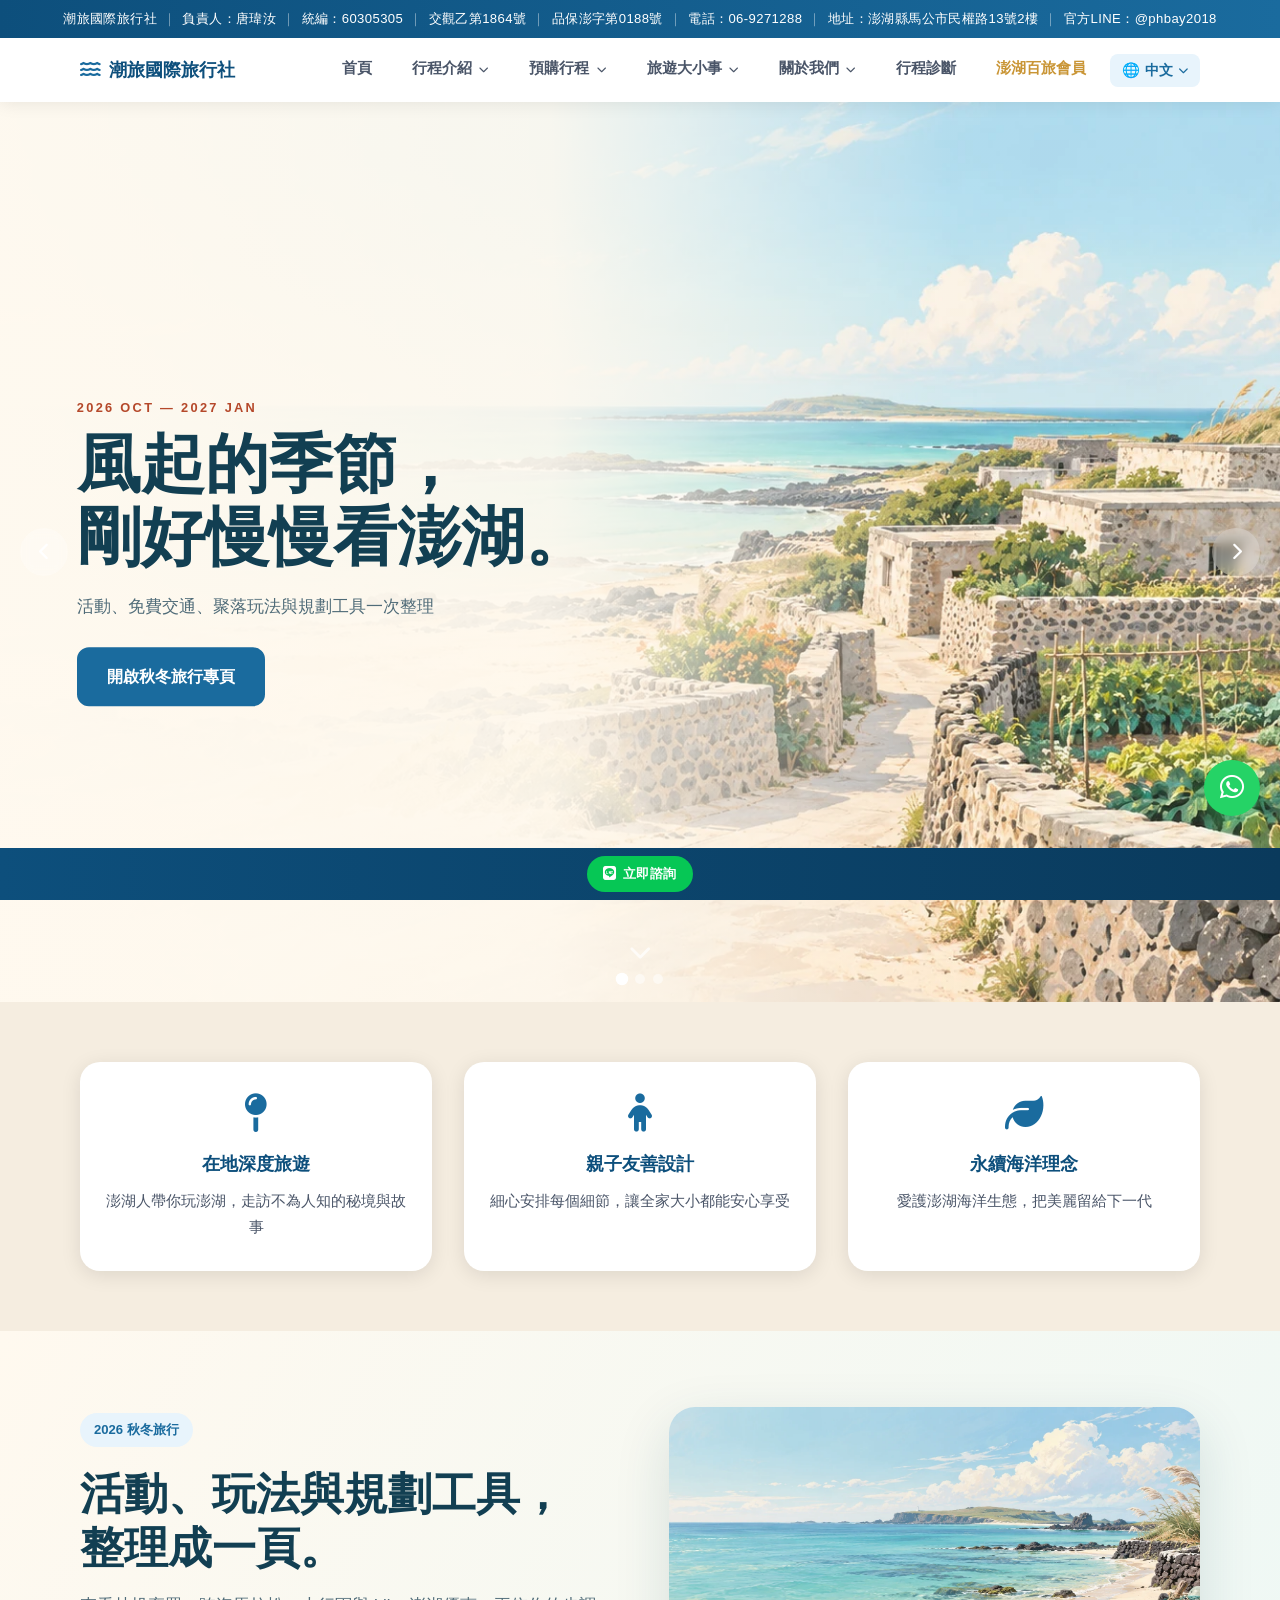
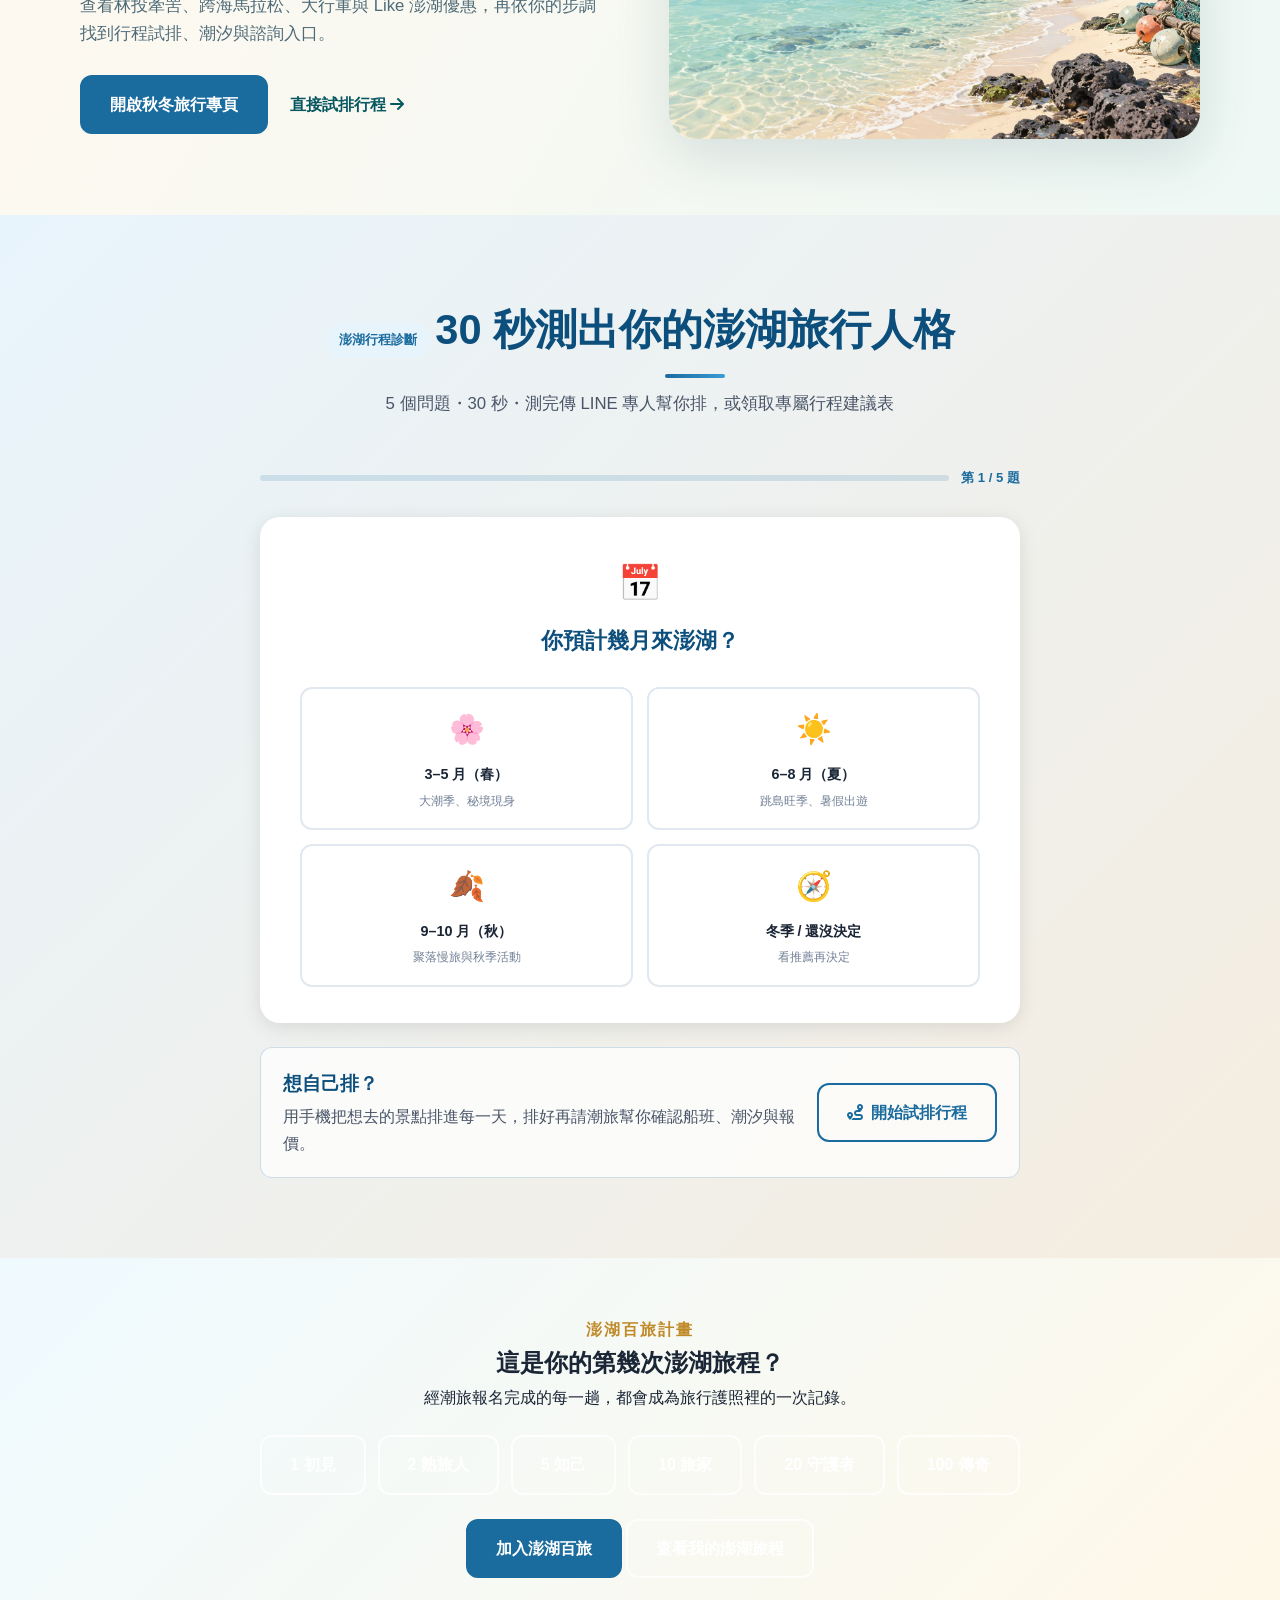
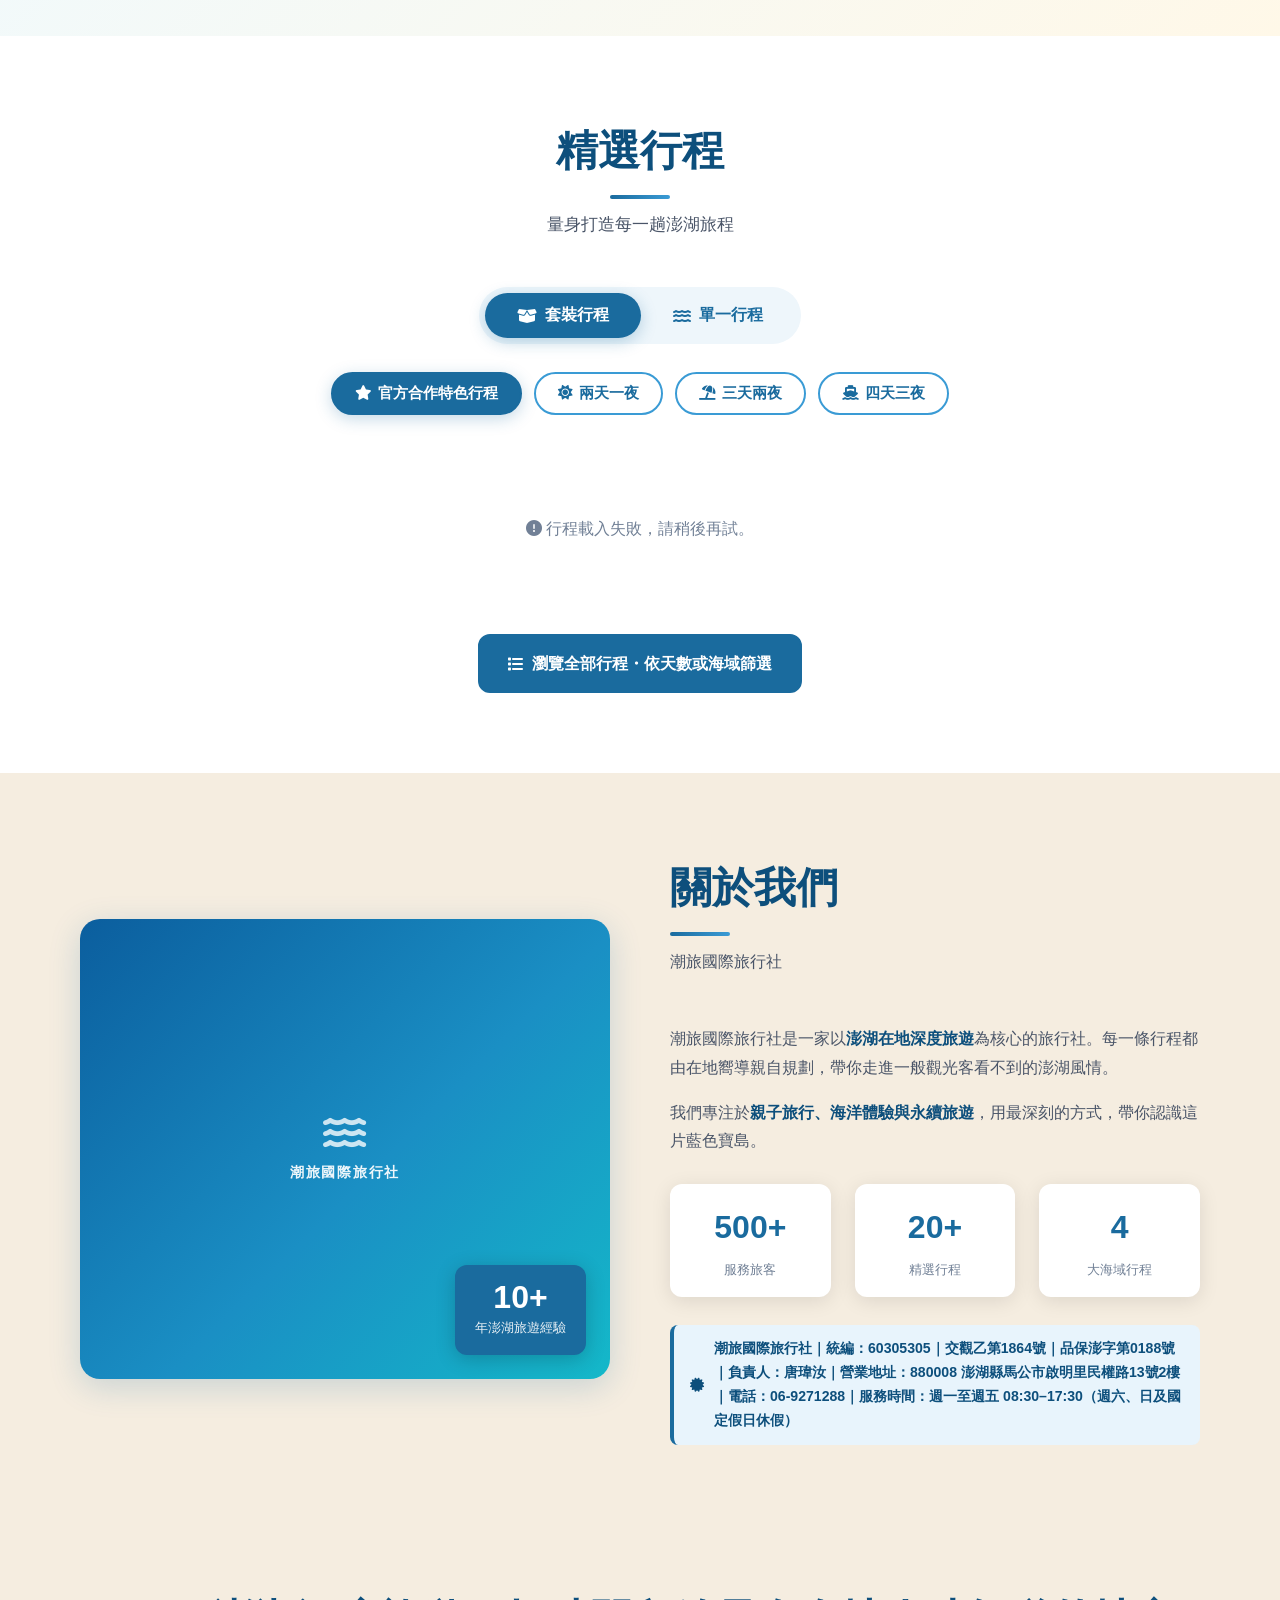
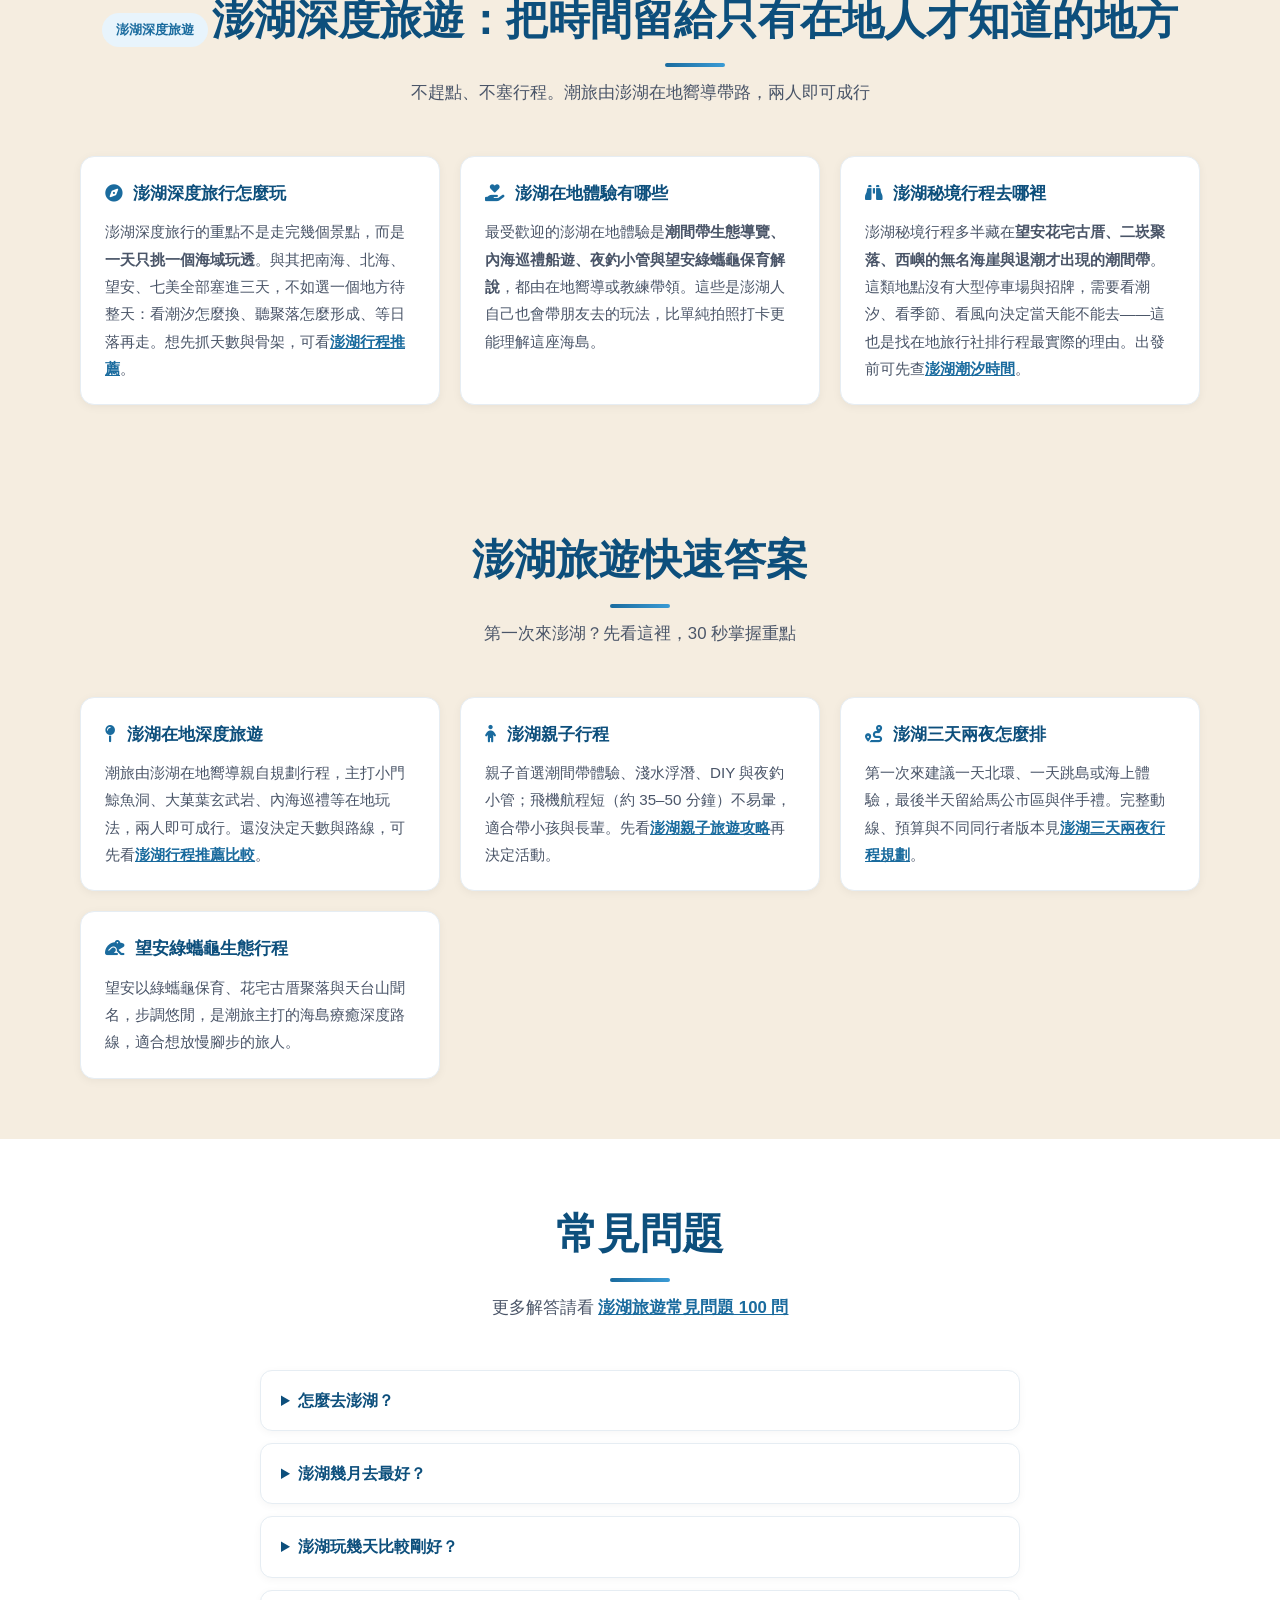
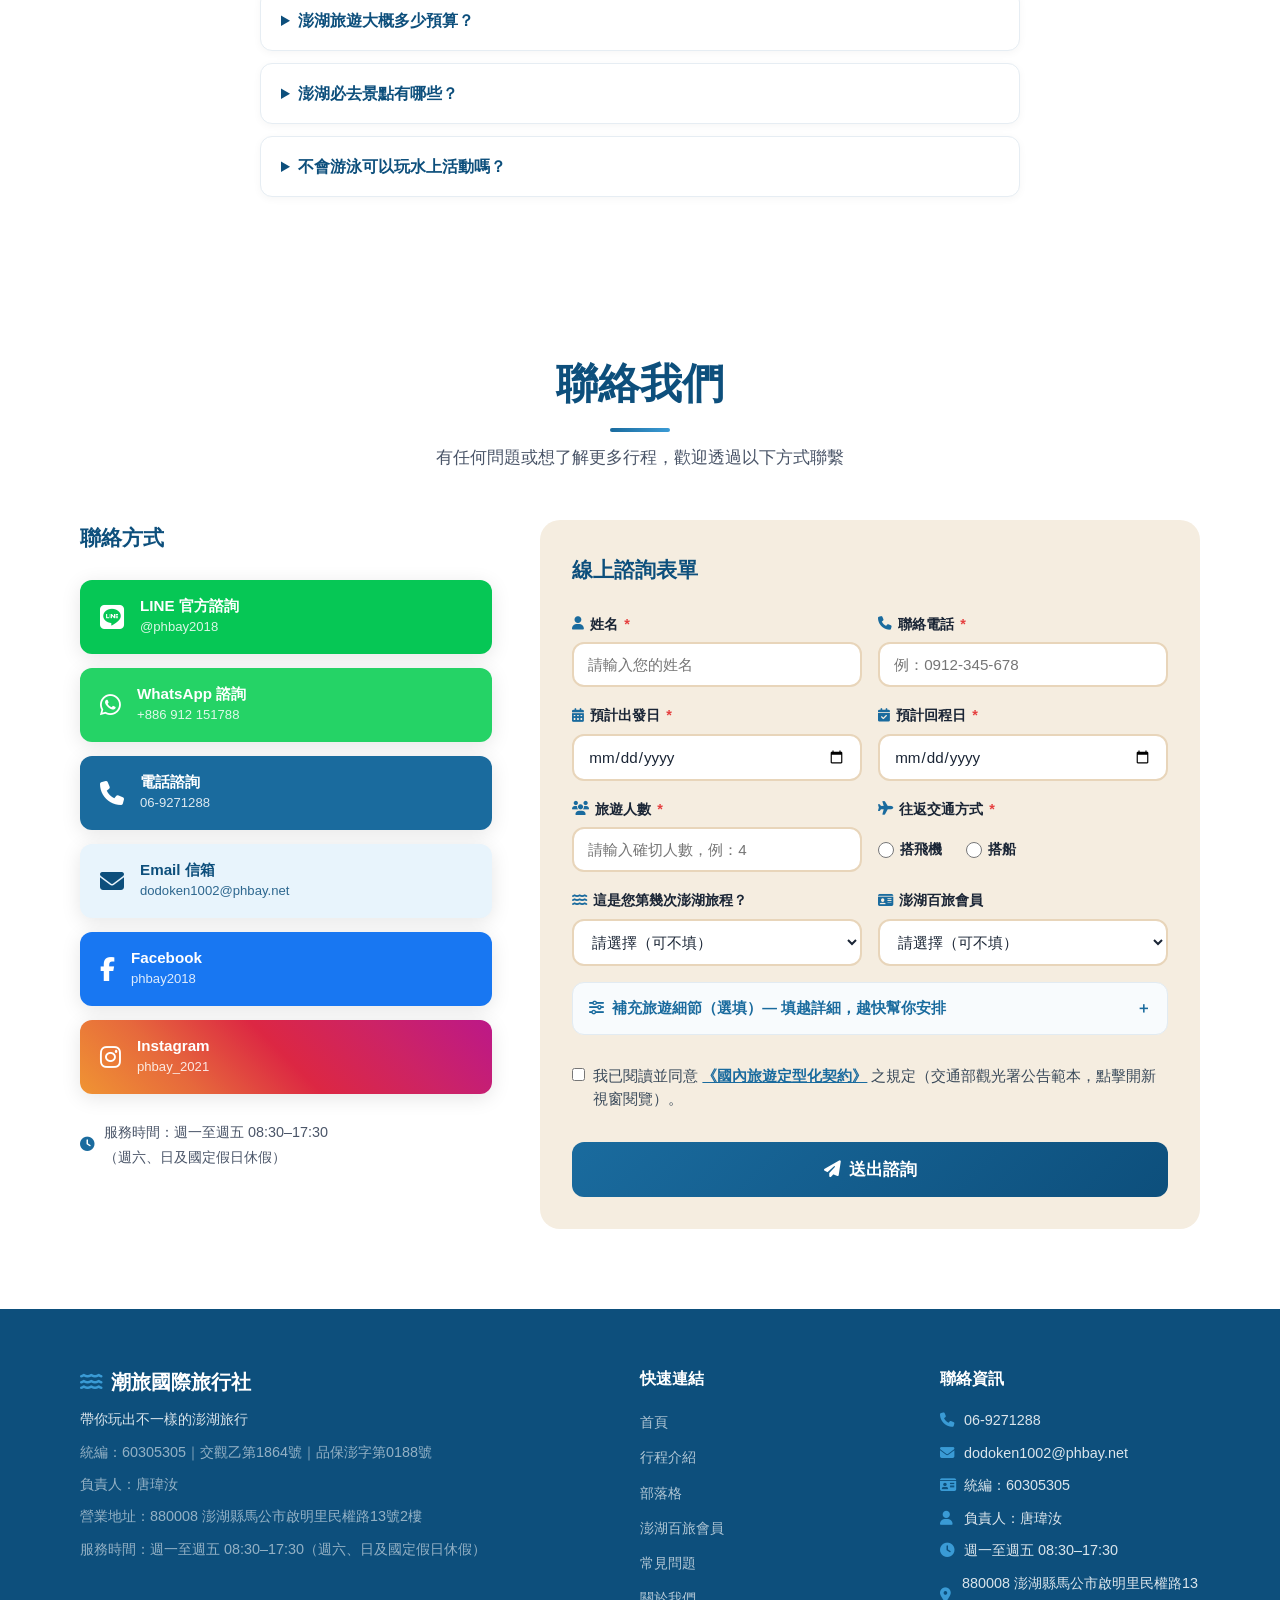
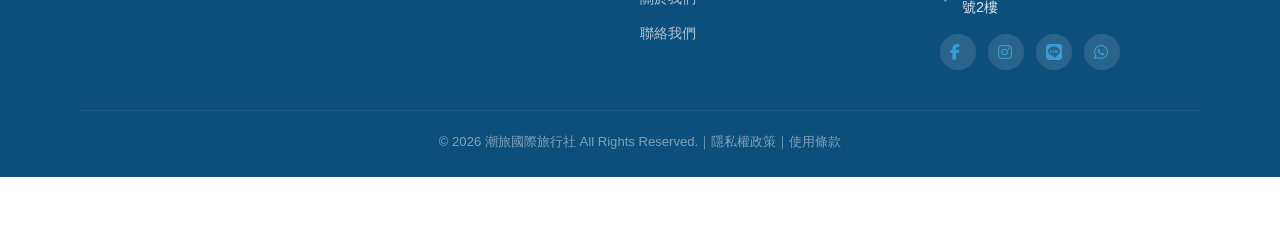
==== commit d6ecbd96: "諮詢表單：旅遊人數改為輸入確切人數（取代下拉區間），前後端皆驗證 1–999 整數" ====
--- a/index.html
+++ b/index.html
@@ -791,13 +791,7 @@
             <div class="form-row">
               <div class="form-group">
                 <label for="people"><i class="fas fa-users"></i> <span data-i18n="form.people">旅遊人數</span> <span class="required">*</span></label>
-                <select id="people" name="people" required>
-                  <option value="" data-i18n="form.peoplePh">請選擇人數</option>
-                  <option value="1-2">1 - 2 人</option>
-                  <option value="3-5">3 - 5 人</option>
-                  <option value="6-10">6 - 10 人</option>
-                  <option value="11+">11 人以上（團體）</option>
-                </select>
+                <input type="number" id="people" name="people" required min="1" max="999" step="1" inputmode="numeric" placeholder="請輸入確切人數，例：4" data-i18n-ph="form.peoplePh" />
               </div>
               <div class="form-group">
                 <label><i class="fas fa-plane"></i> <span data-i18n="form.transport">往返交通方式</span> <span class="required">*</span></label>
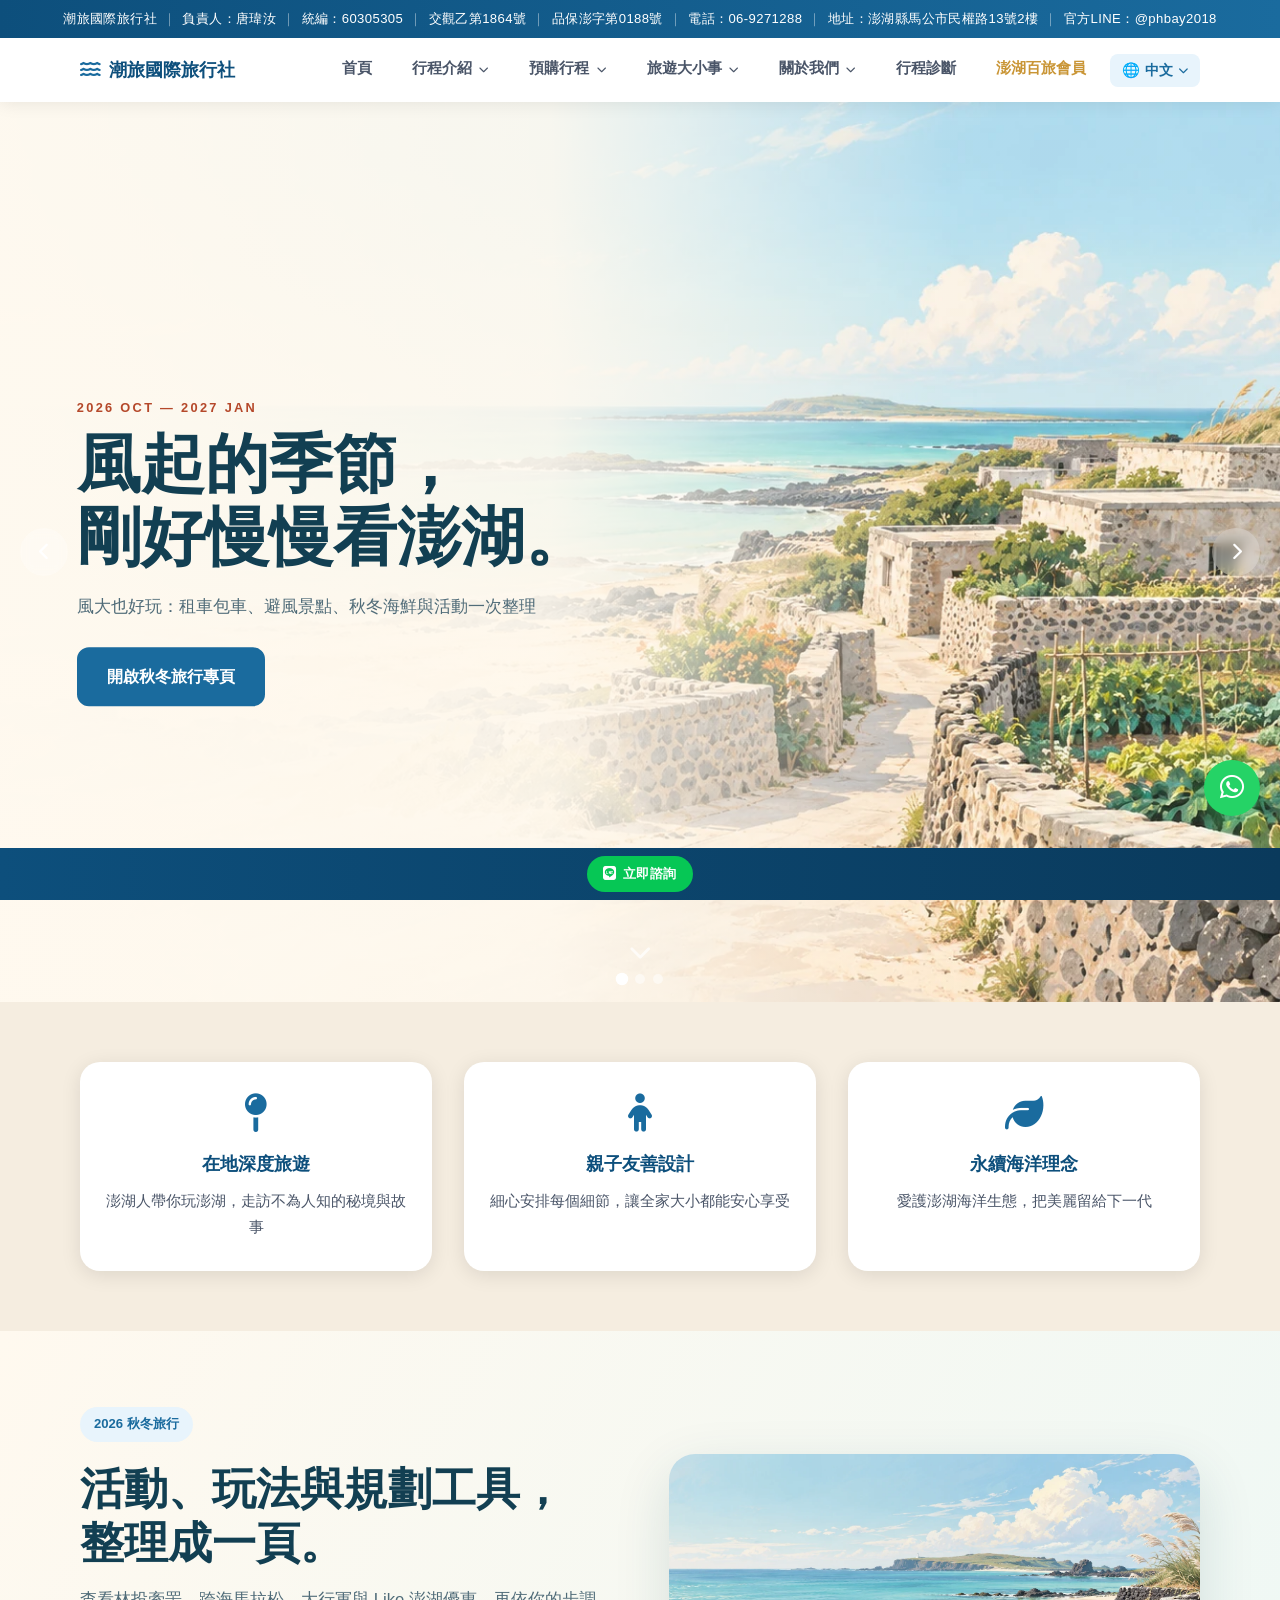
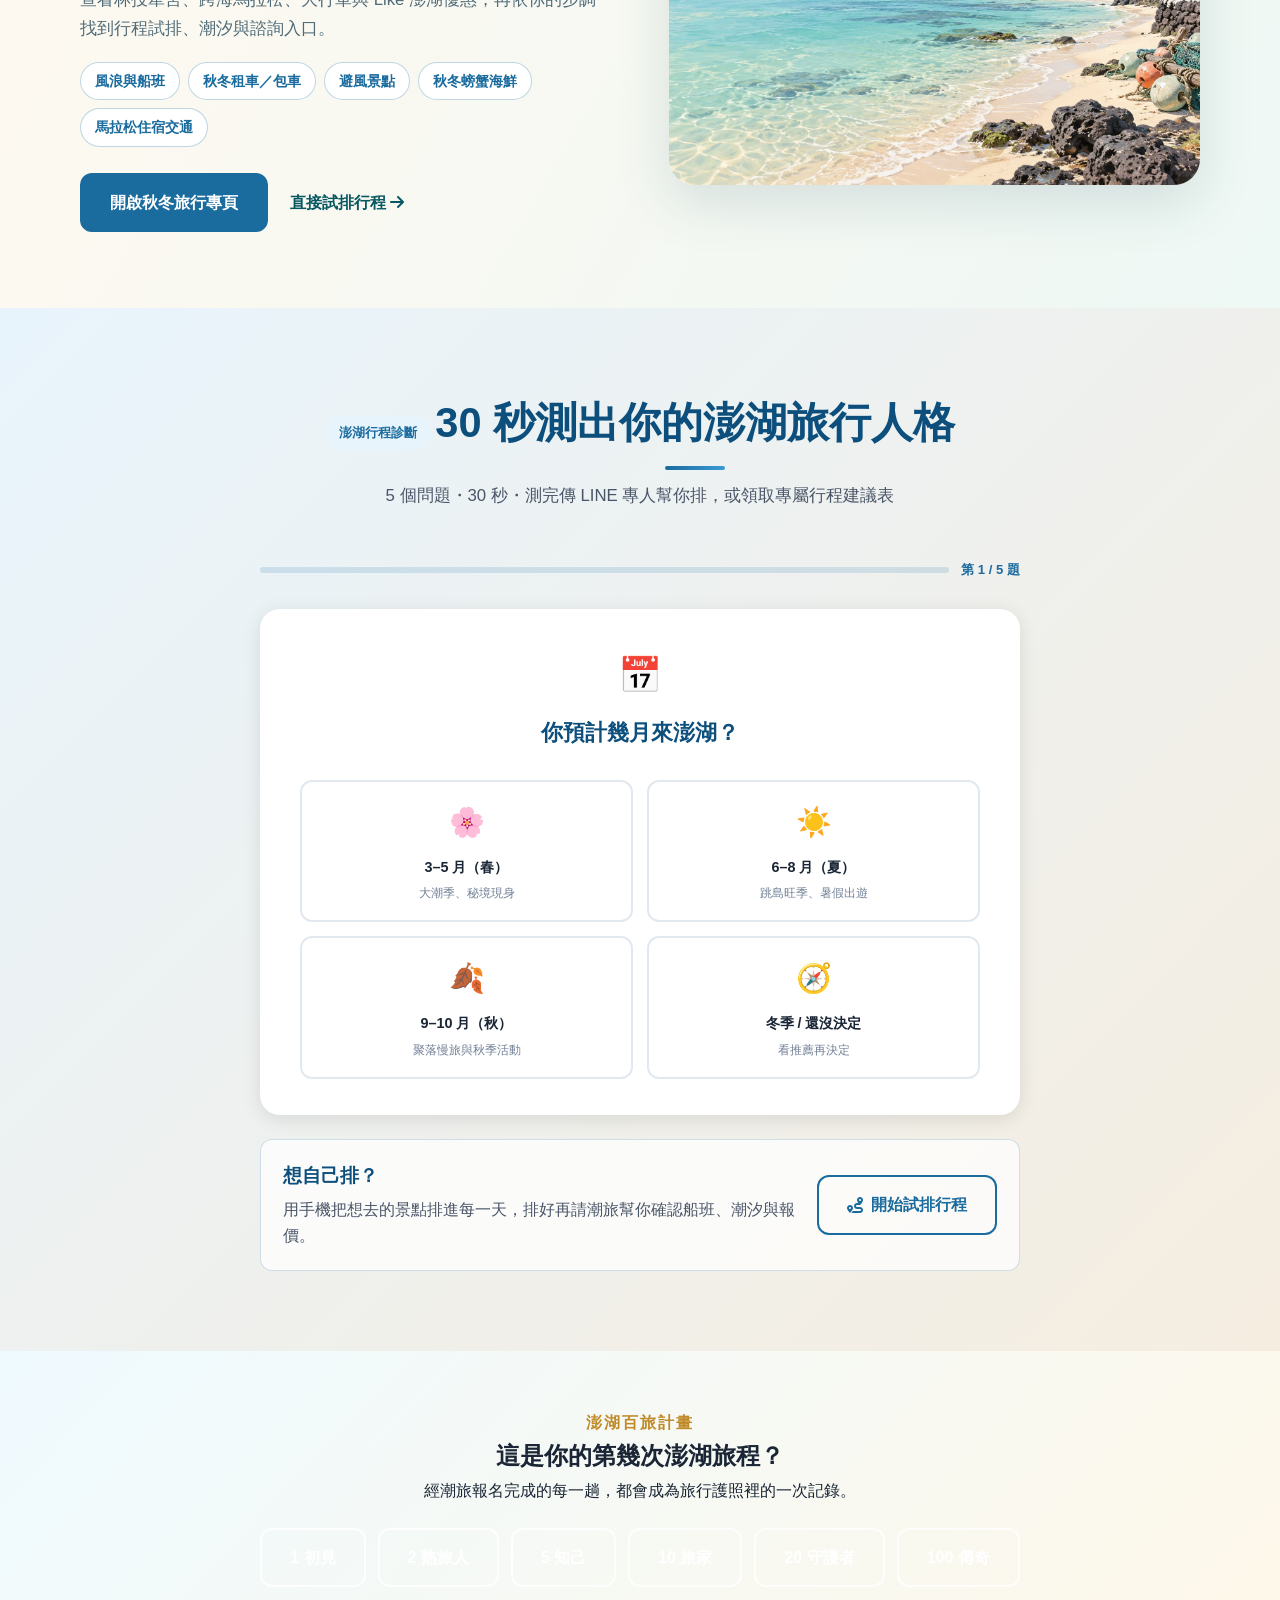
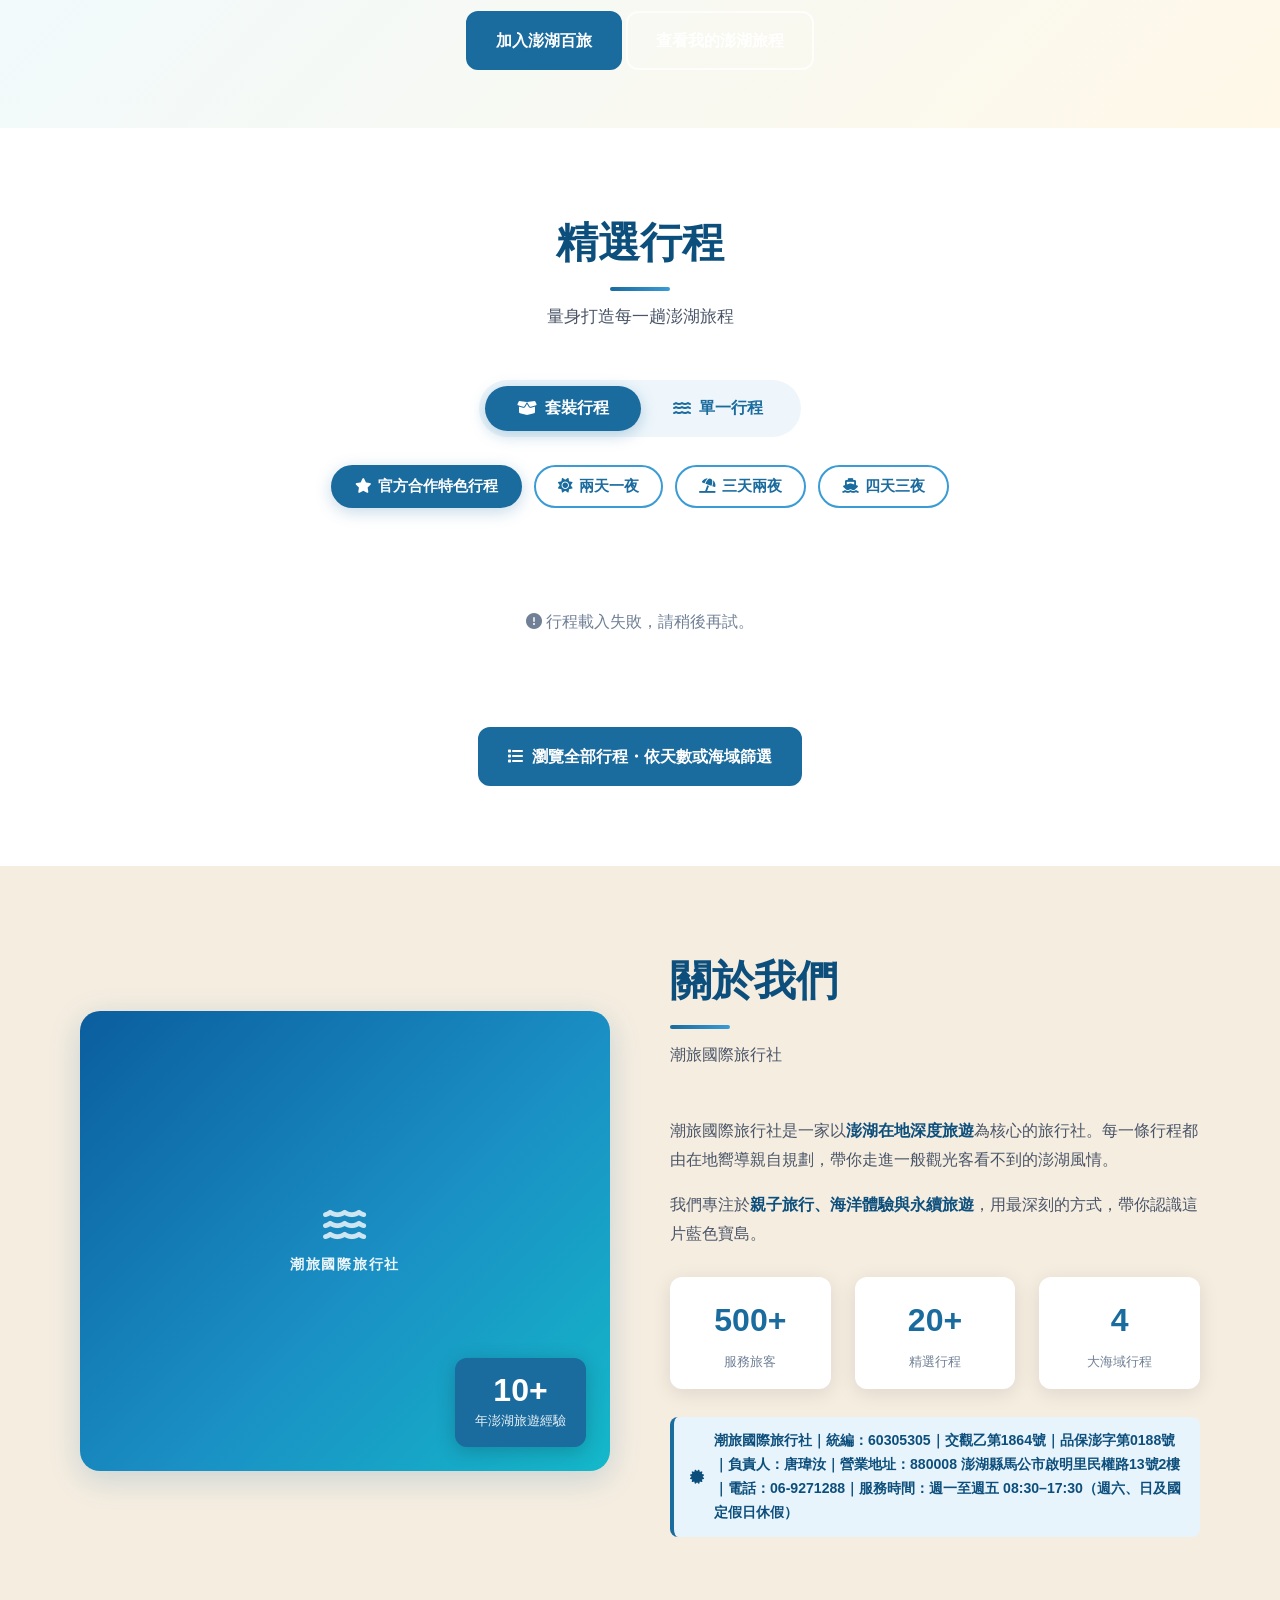
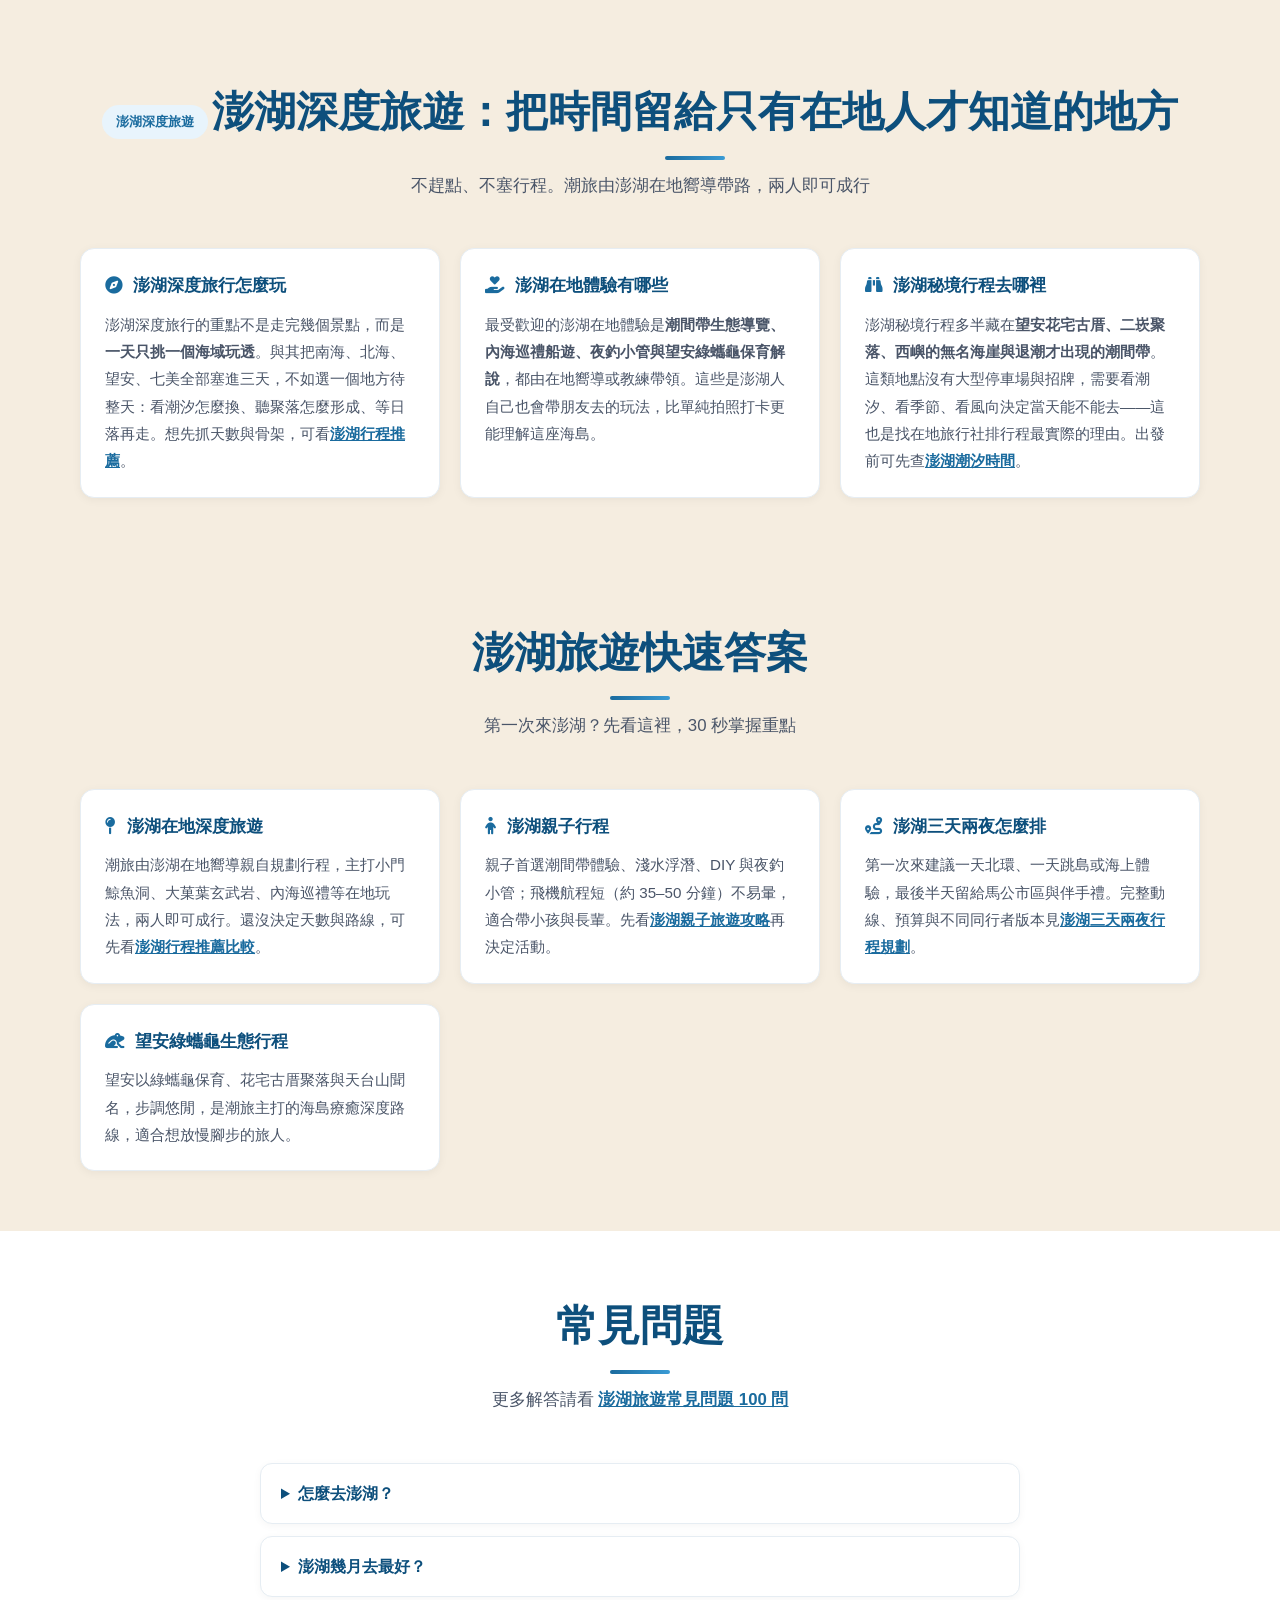
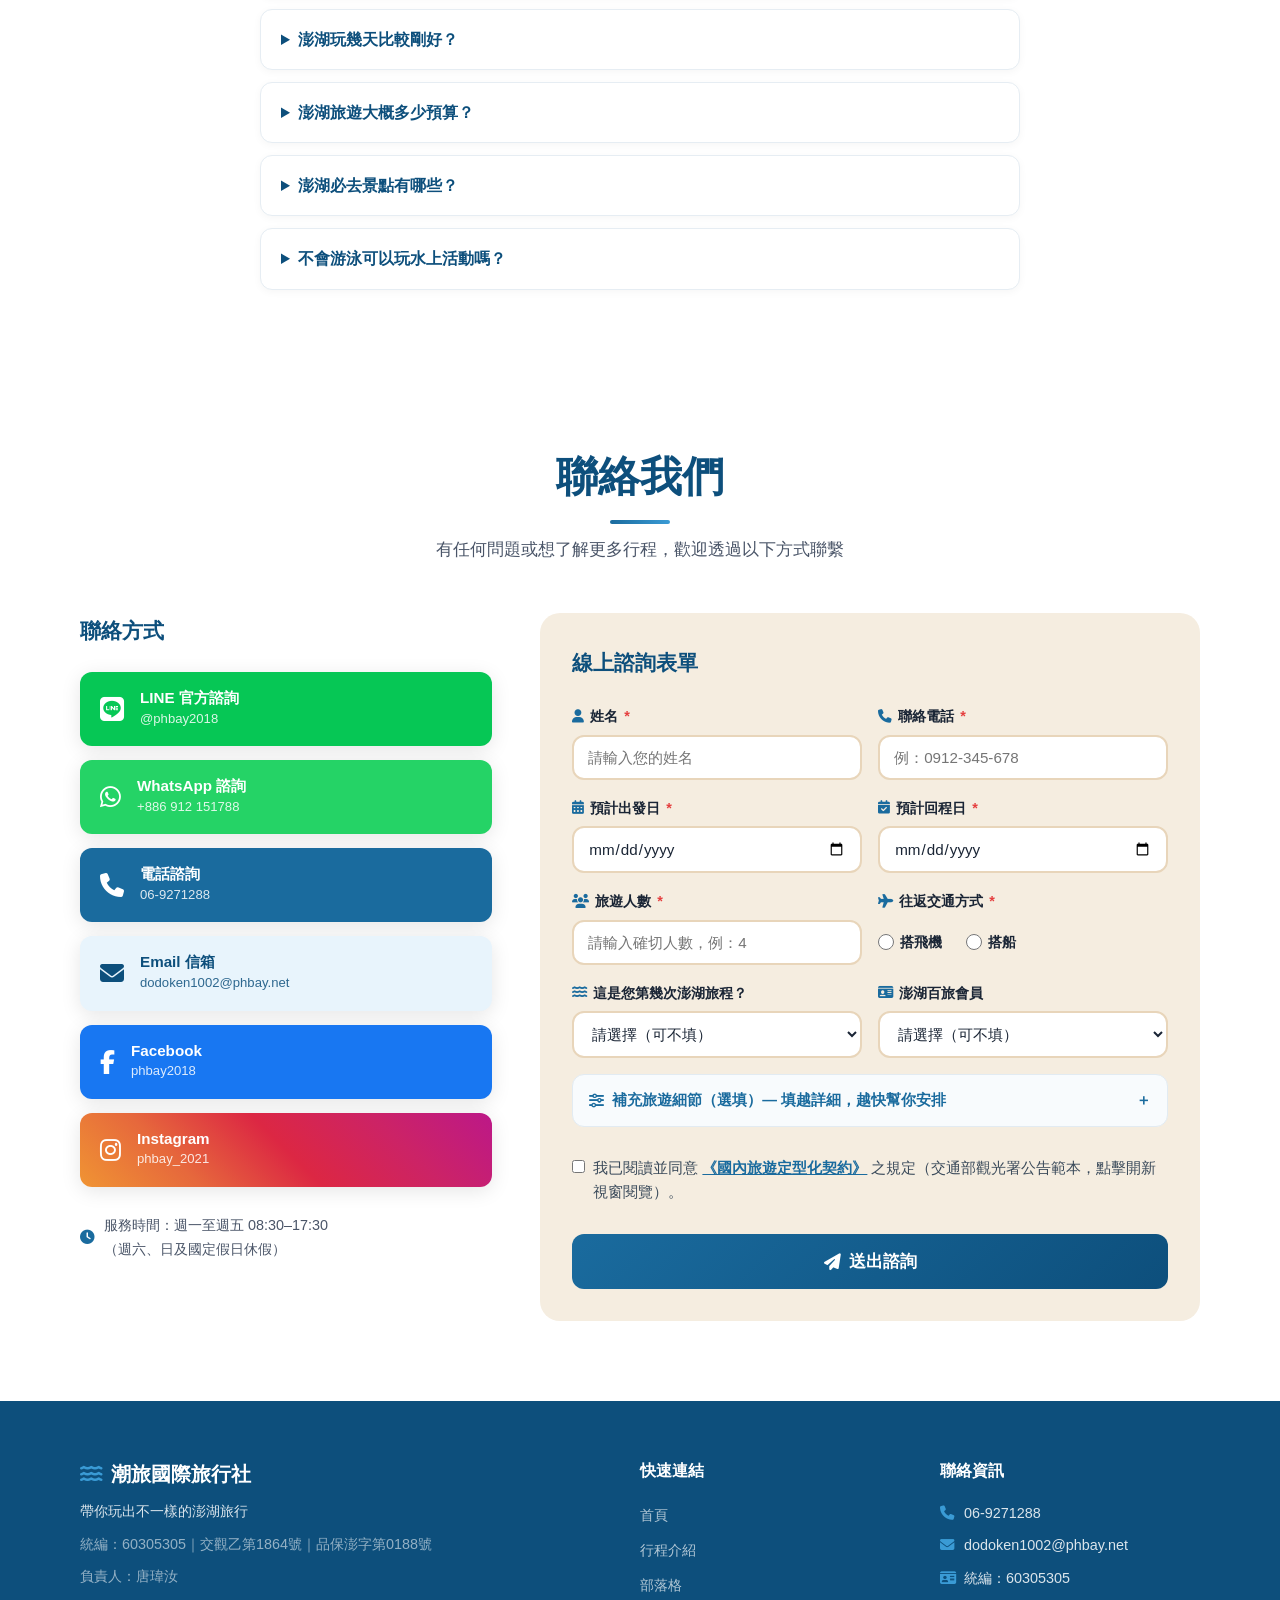
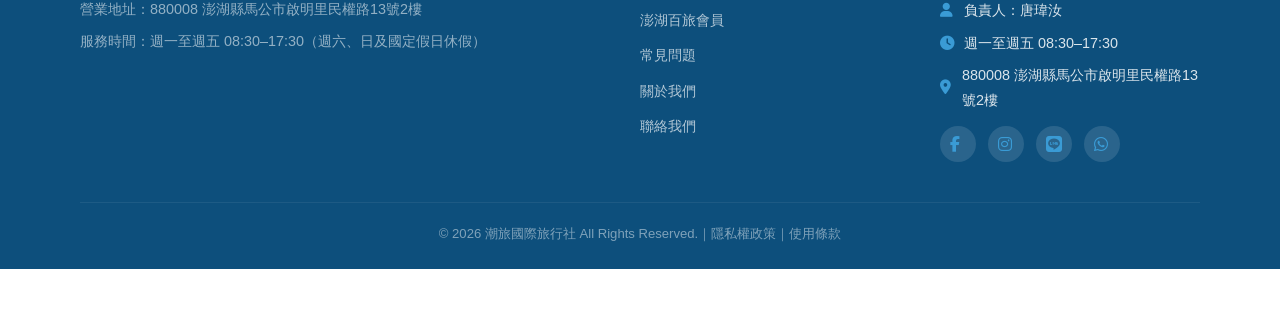
==== commit fccc19e4: "秋冬改版：船班公告、秋冬 FAQ、避風/租車/海鮮入口與 2 篇新文章 - 全站頂部資訊列新增船班公告（減班黃／停駛紅），後台「內海預購」分頁手動發布，   20 小時未更新自動恢復正常；公開 API" ====
--- a/index.html
+++ b/index.html
@@ -51,7 +51,7 @@
   <!-- 預載首屏輪播 LCP 圖（WebP），加速最大內容繪製 -->
   <link rel="preload" as="image" href="/images/autumn-winter/hero-slow-travel.webp" type="image/webp" fetchpriority="high" />
 
-  <link rel="stylesheet" href="style.css?v=20261014d" />
+  <link rel="stylesheet" href="style.css?v=20261027a" />
   <!-- Font Awesome：非阻塞載入（先以 print 媒體載入，完成後切回 all），避免拖慢首屏渲染 -->
   <link rel="stylesheet" href="https://cdnjs.cloudflare.com/ajax/libs/font-awesome/6.5.0/css/all.min.css" media="print" onload="this.media='all'" />
   <noscript><link rel="stylesheet" href="https://cdnjs.cloudflare.com/ajax/libs/font-awesome/6.5.0/css/all.min.css" /></noscript>
@@ -302,7 +302,7 @@
           <div class="slide-autumn-copy">
             <p>2026 OCT — 2027 JAN</p>
             <h2>風起的季節，<br>剛好慢慢看澎湖。</h2>
-            <span>活動、免費交通、聚落玩法與規劃工具一次整理</span>
+            <span>風大也好玩：租車包車、避風景點、秋冬海鮮與活動一次整理</span>
             <a class="btn btn-primary" href="/penghu-autumn-winter">開啟秋冬旅行專頁</a>
           </div>
         </div>
@@ -394,6 +394,13 @@
         <span class="section-kicker">2026 秋冬旅行</span>
         <h2>活動、玩法與規劃工具，<br>整理成一頁。</h2>
         <p>查看林投牽罟、跨海馬拉松、大行軍與 Like 澎湖優惠，再依你的步調找到行程試排、潮汐與諮詢入口。</p>
+        <ul class="season-quick" aria-label="秋冬熱門問題">
+          <li><a href="/faq#autumn-sailing" data-quick="sailing">風浪與船班</a></li>
+          <li><a href="/penghu-autumn-winter#wind-ready" data-quick="transport">秋冬租車／包車</a></li>
+          <li><a href="/penghu-autumn-winter#wind-ready" data-quick="indoor">避風景點</a></li>
+          <li><a href="/blog/2026-08-30-penghu-crab-seafood-autumn-guide" data-quick="crab">秋冬螃蟹海鮮</a></li>
+          <li><a href="/blog/2026-10-27-penghu-cross-sea-marathon-stay-transport-guide" data-quick="marathon">馬拉松住宿交通</a></li>
+        </ul>
         <div class="season-entry-actions">
           <a class="btn btn-primary" href="/penghu-autumn-winter">開啟秋冬旅行專頁</a>
           <a class="season-entry-link" href="/penghu-itinerary-recommendations/planner?src=home_season">直接試排行程 <i class="fas fa-arrow-right"></i></a>
@@ -977,9 +984,17 @@
 
   <script src="i18n.js?v=20261014b"></script>
   <script src="itinerary-analytics.js?v=20261001b"></script>
-  <script src="itinerary-prefill.js?v=20261001b"></script>
-  <script src="script.js?v=20261014d"></script>
+  <script src="itinerary-prefill.js?v=20261026a"></script>
+  <script src="script.js?v=20261026a"></script>
   <a href="https://wa.me/886912151788" class="wa-float" target="_blank" rel="noopener noreferrer" aria-label="WhatsApp 諮詢" title="WhatsApp 諮詢"><i class="fab fa-whatsapp"></i></a>
-  <script src="/weather-banner.js?v=20261014a" defer></script>
+  <script src="/weather-banner.js?v=20261027a" defer></script>
+  <script>
+    /* 秋冬快速標籤點擊（GA4 quick_link_click），比較哪個需求最多人點 */
+    document.querySelectorAll('[data-quick]').forEach(function (a) {
+      a.addEventListener('click', function () {
+        if (typeof gtag === 'function') gtag('event', 'quick_link_click', { label: a.dataset.quick, page: 'home' });
+      });
+    });
+  </script>
 </body>
 </html>
--- a/style.css
+++ b/style.css
@@ -1937,3 +1937,8 @@
   .season-entry-grid { grid-template-columns: 1fr; gap: 30px; }
   .season-entry { padding: 58px 0; }
 }
+
+/* 首頁秋冬入口：快速標籤（對應秋冬熱門搜尋） */
+.season-quick { list-style: none; display: flex; flex-wrap: wrap; gap: 8px; padding: 0; margin: 18px 0 0; }
+.season-quick a { display: inline-block; padding: 6px 14px; border-radius: 999px; border: 1px solid rgba(26,107,158,.28); background: #fff; color: #1a6b9e; font-size: .9rem; font-weight: 700; text-decoration: none; transition: background .2s, color .2s; }
+.season-quick a:hover { background: #1a6b9e; color: #fff; }
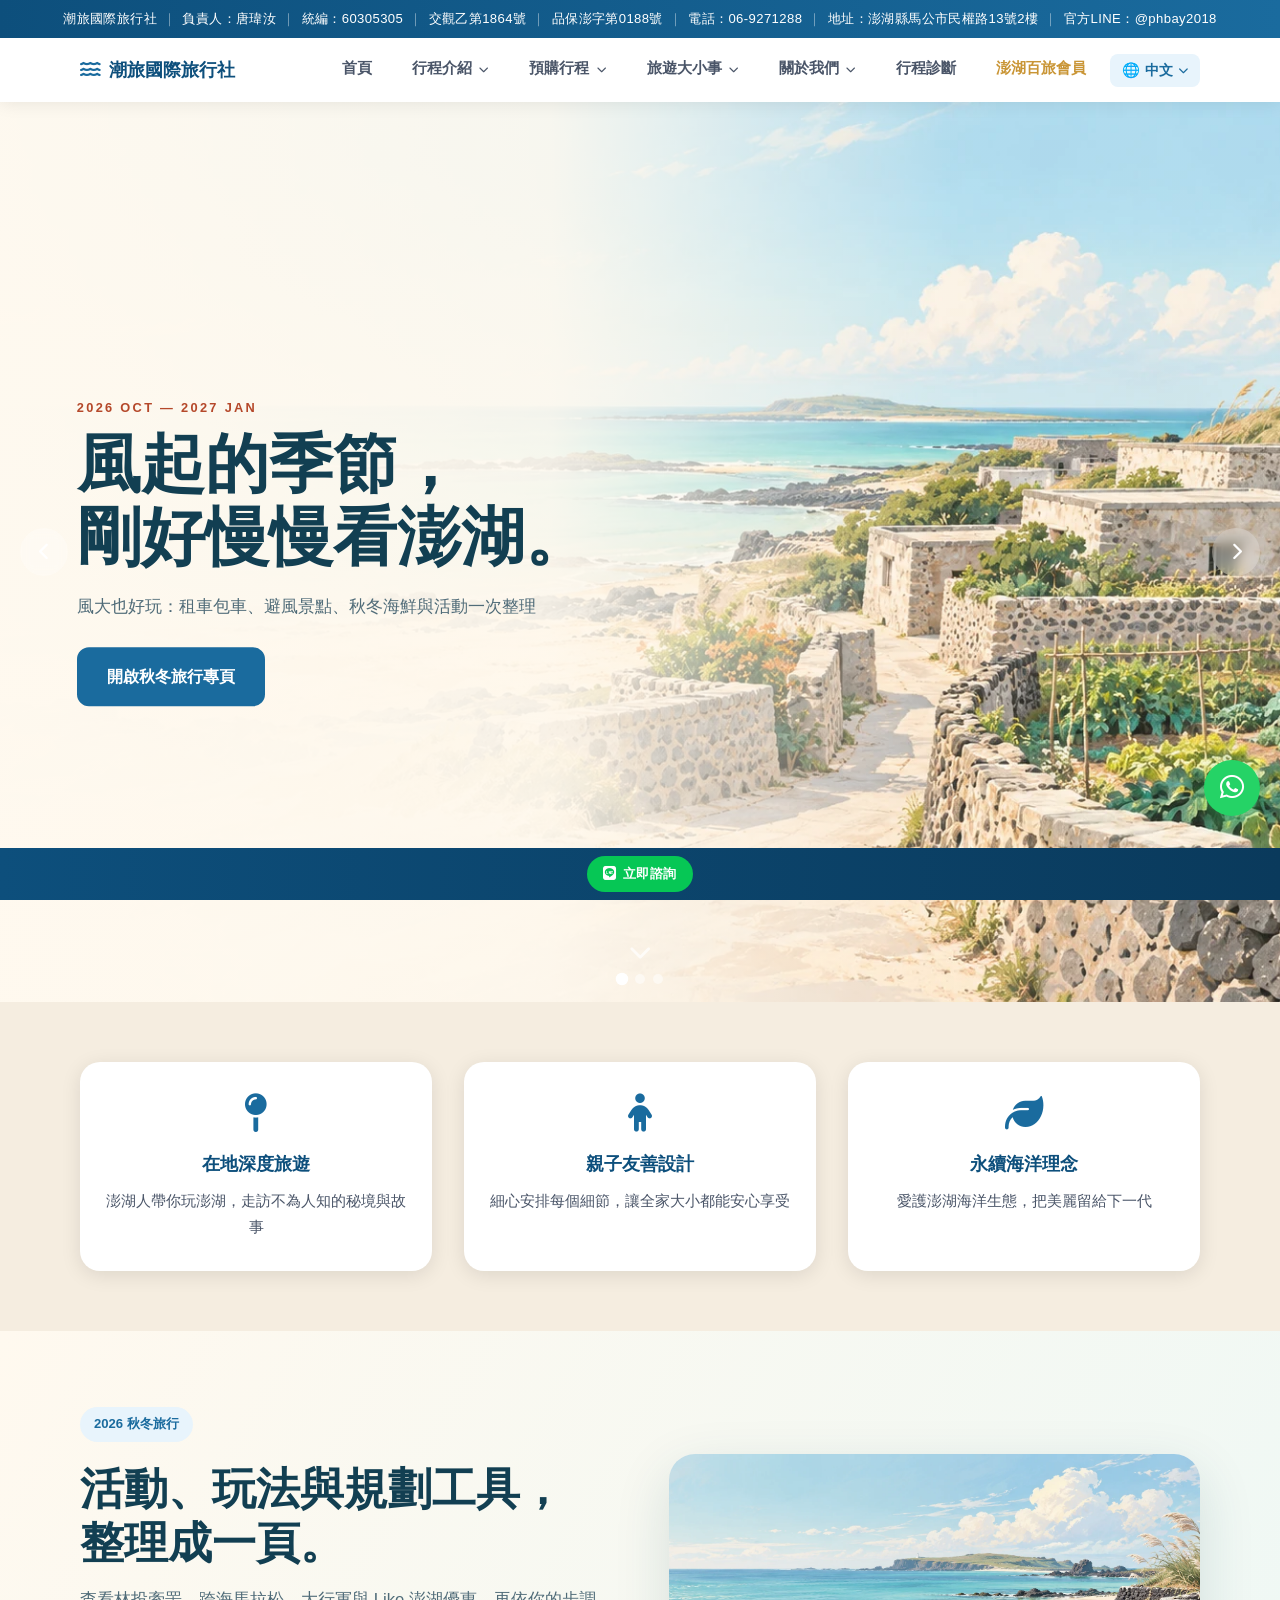
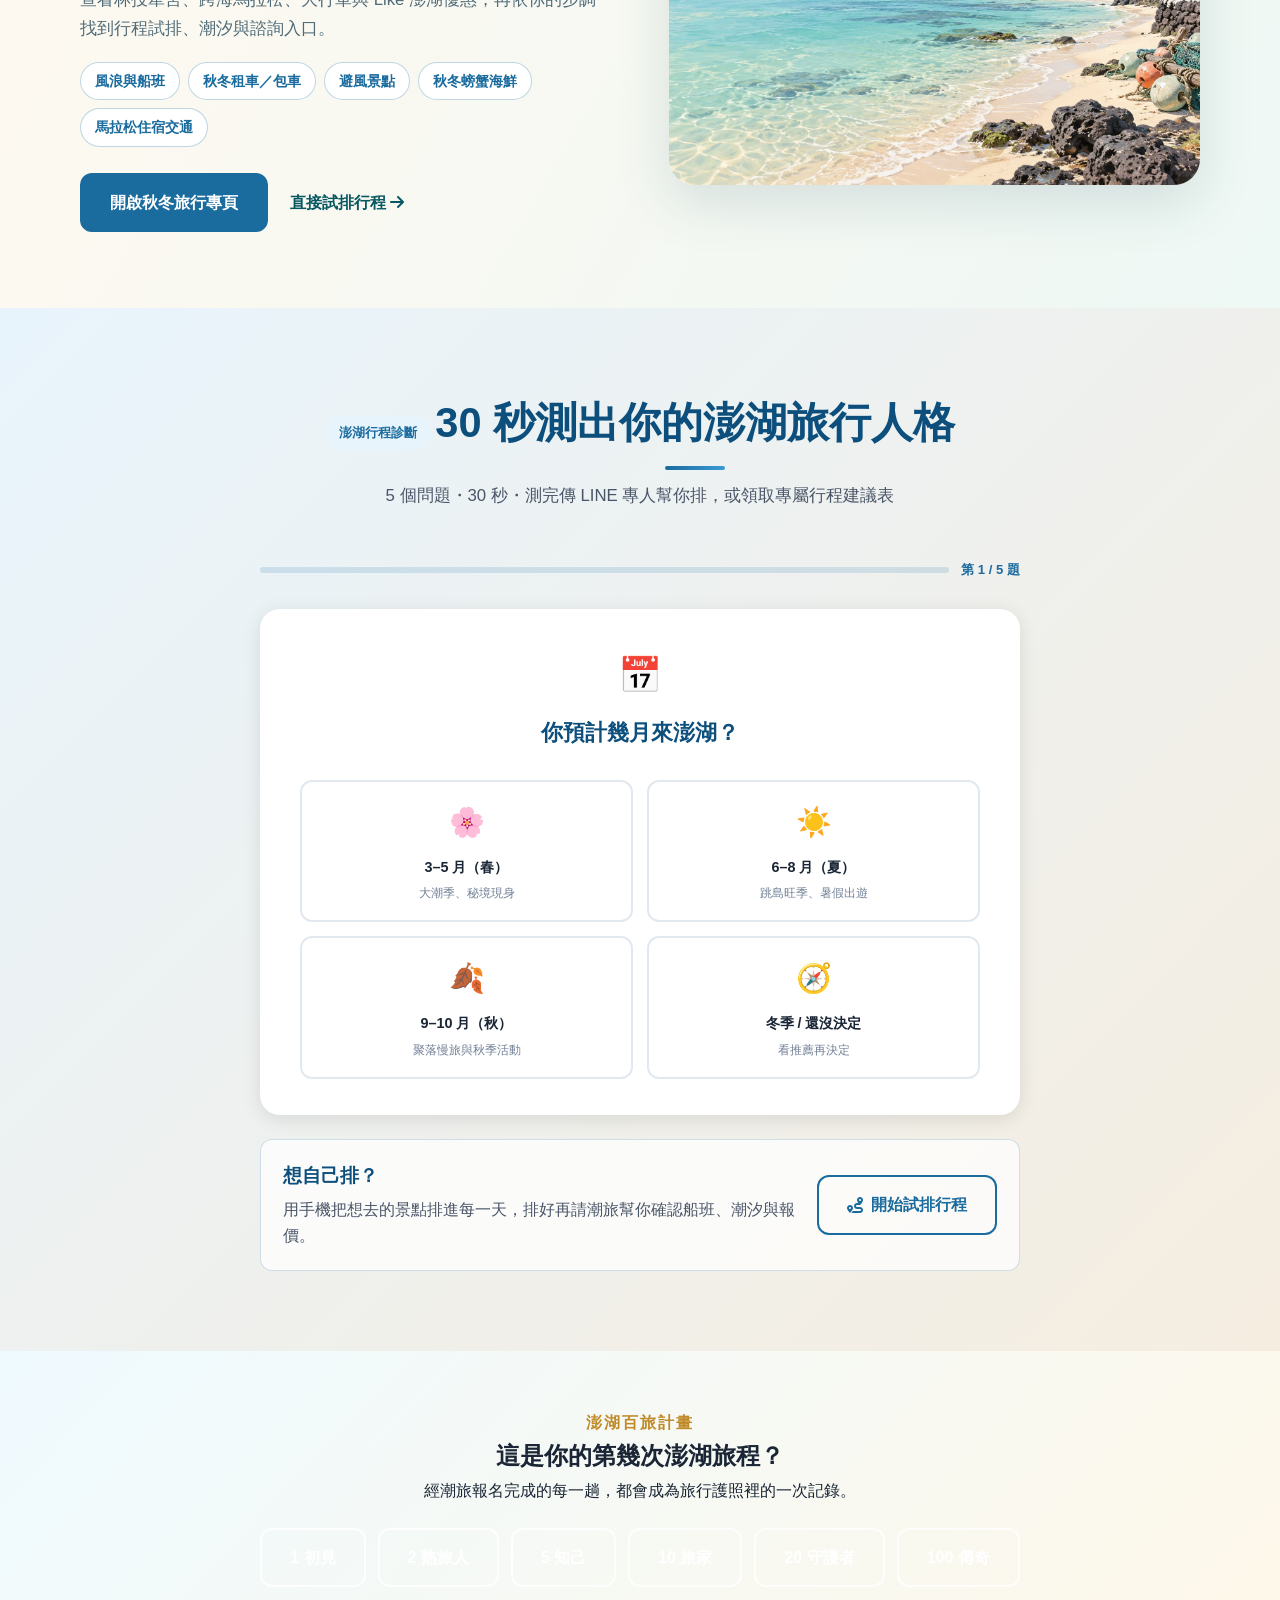
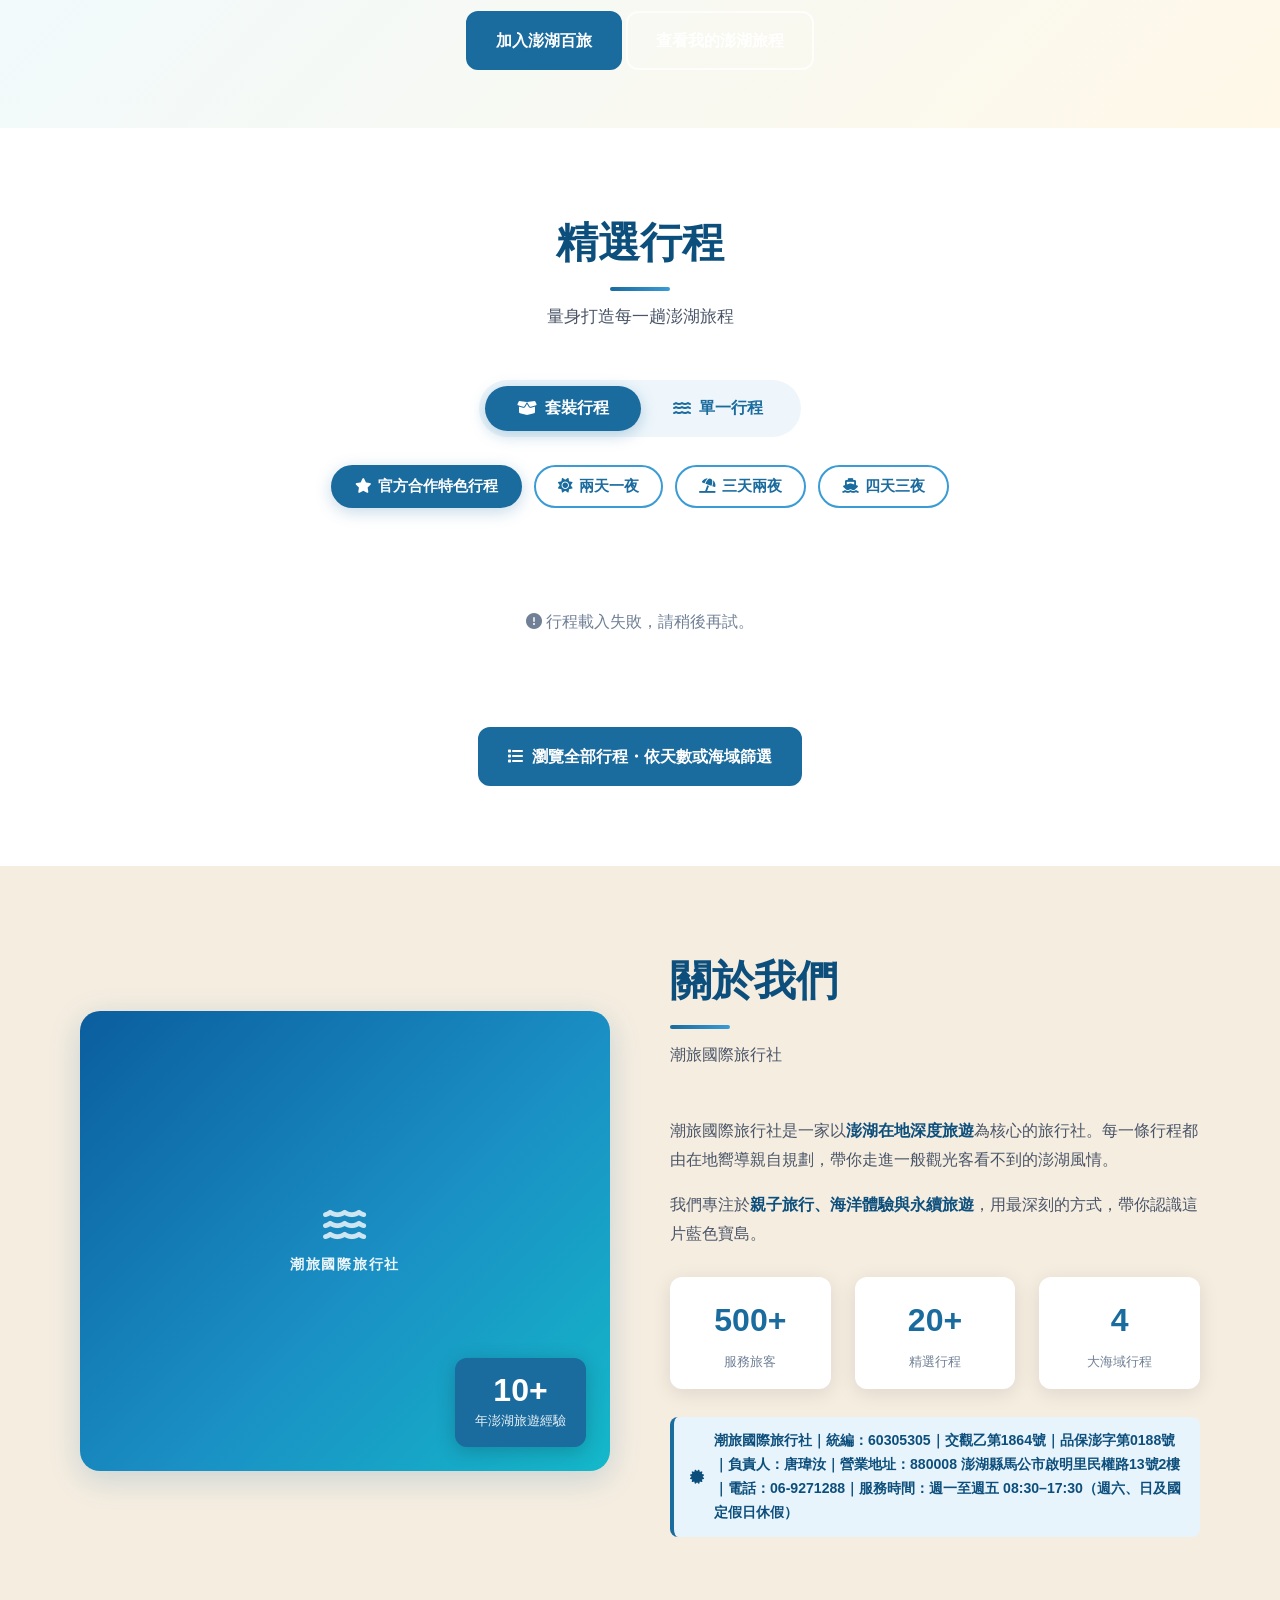
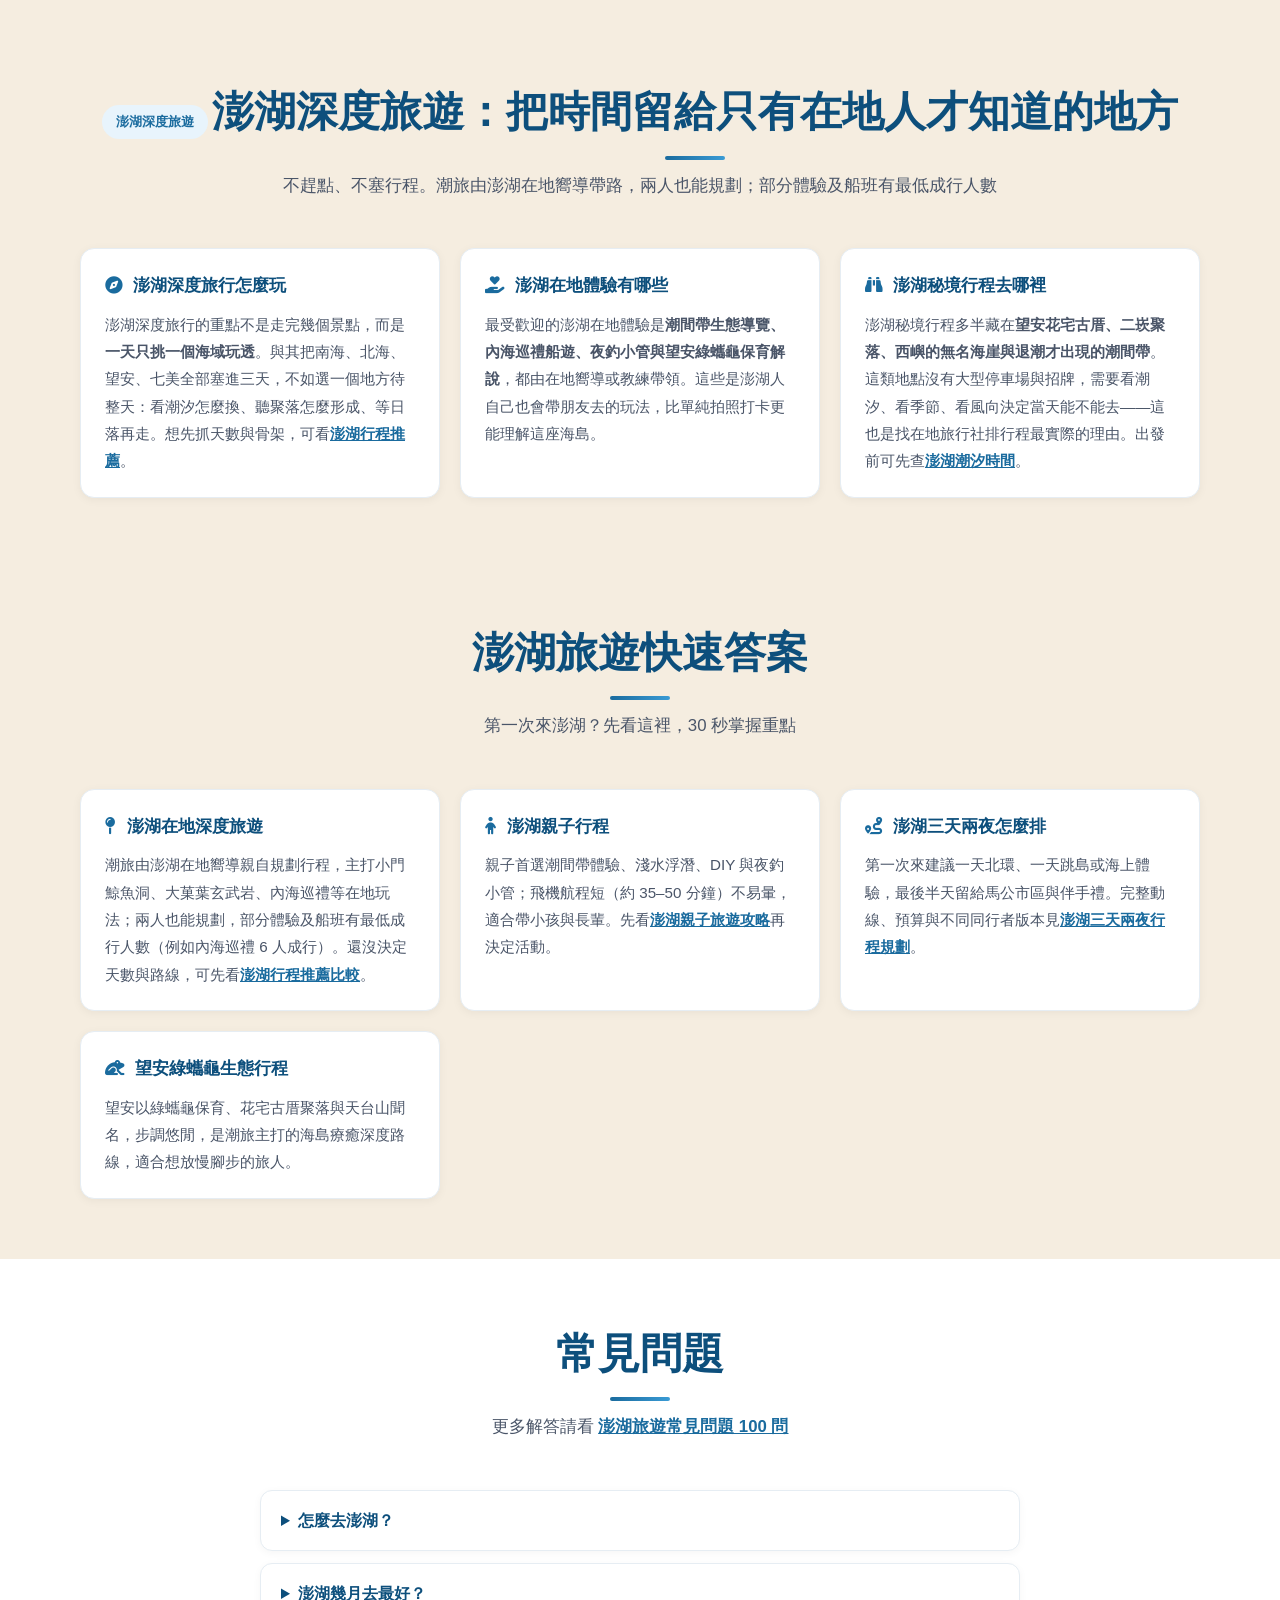
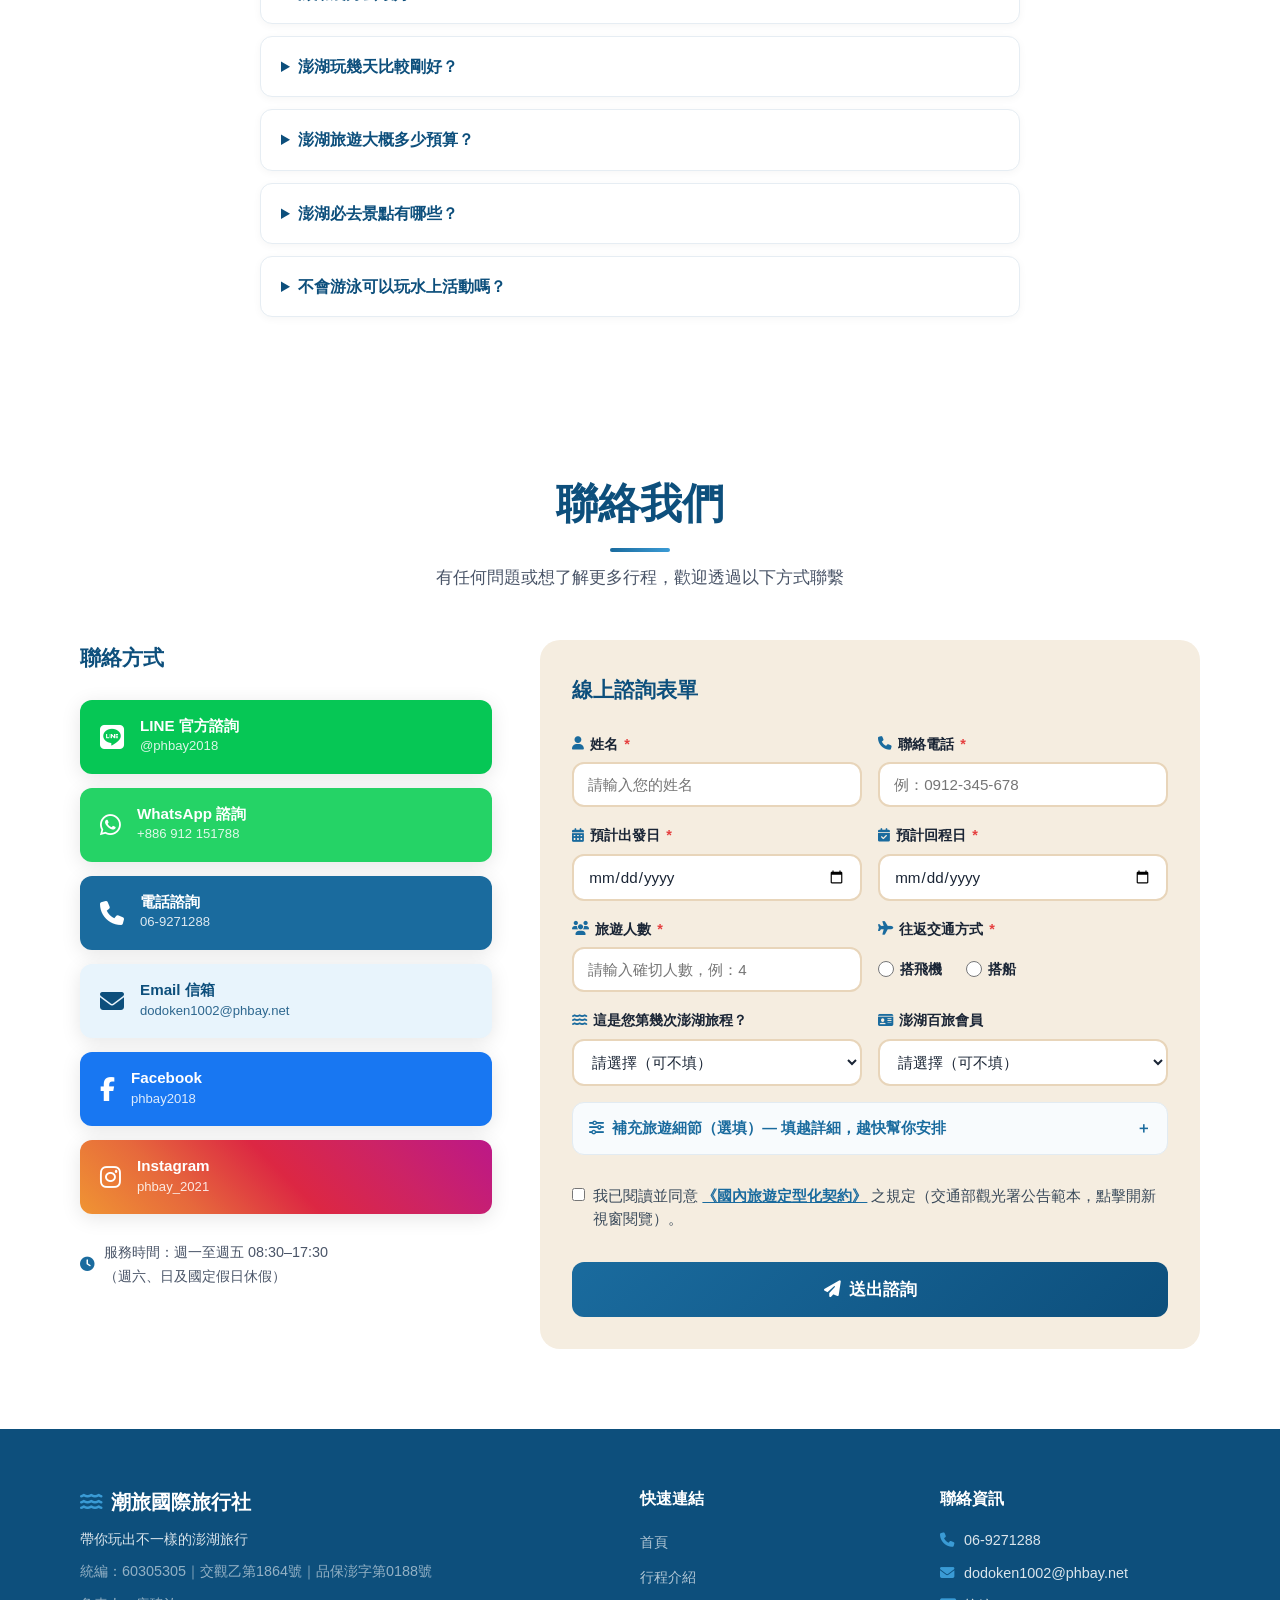
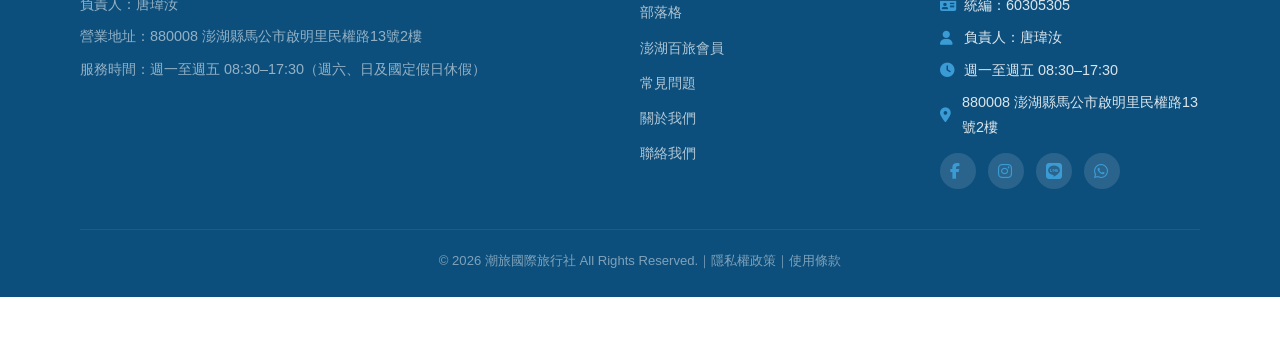
==== commit 44c4fa5d: "fix(home): hide past slots, move ended festival tours off featured, conditional 2-person copy - /api" ====
--- a/index.html
+++ b/index.html
@@ -66,7 +66,7 @@
     "legalName": "潮旅國際旅行社",
     "alternateName": "Phbay Travel",
     "slogan": "帶你玩出不一樣的澎湖旅行",
-    "description": "潮旅國際旅行社是澎湖在地深度旅遊專家，提供秋冬慢旅、親子海島體驗、望安綠蠵龜生態、七美跳島、SUP 浮潛、潮間帶與夜釣小管等行程規劃。在地嚮導親自安排，兩人即可成行。交觀乙第1864號、品保澎字第0188號。",
+    "description": "潮旅國際旅行社是澎湖在地深度旅遊專家，提供秋冬慢旅、親子海島體驗、望安綠蠵龜生態、七美跳島、SUP 浮潛、潮間帶與夜釣小管等行程規劃。在地嚮導親自安排，兩人也能規劃澎湖旅行（部分行程有最低成行人數）。交觀乙第1864號、品保澎字第0188號。",
     "url": "https://www.phbay.info/",
     "image": "https://www.phbay.info/images/autumn-winter/og-autumn-winter.jpg",
     "logo": "https://www.phbay.info/images/autumn-winter/og-autumn-winter.jpg",
@@ -186,7 +186,7 @@
       {
         "@type": "Question",
         "name": "澎湖旅遊大概多少預算？",
-        "acceptedAnswer": { "@type": "Answer", "text": "潮旅套裝行程（含交通、住宿、行程）約 NT$6,000 起／人，依出發地、季節、住宿等級調整，兩人即可成行。" }
+        "acceptedAnswer": { "@type": "Answer", "text": "潮旅套裝行程（含交通、住宿、行程）約 NT$6,000 起／人，依出發地、季節、住宿等級調整。兩人也能規劃澎湖旅行；部分體驗及船班有最低成行人數，實際條件依各行程說明與客服確認為準。" }
       },
       {
         "@type": "Question",
@@ -602,7 +602,7 @@
       <div class="section-header">
         <span class="section-kicker" data-i18n="deep.kicker">澎湖深度旅遊</span>
         <h2 data-i18n="deep.title">澎湖深度旅遊：把時間留給只有在地人才知道的地方</h2>
-        <p data-i18n="deep.subtitle">不趕點、不塞行程。潮旅由澎湖在地嚮導帶路，兩人即可成行</p>
+        <p data-i18n="deep.subtitle">不趕點、不塞行程。潮旅由澎湖在地嚮導帶路，兩人也能規劃；部分體驗及船班有最低成行人數</p>
       </div>
       <div class="qa-grid">
         <div class="qa-card">
@@ -634,7 +634,7 @@
       <div class="qa-grid">
         <div class="qa-card">
           <h3><i class="fas fa-map-pin"></i> 澎湖在地深度旅遊</h3>
-          <p>潮旅由澎湖在地嚮導親自規劃行程，主打小門鯨魚洞、大菓葉玄武岩、內海巡禮等在地玩法，兩人即可成行。還沒決定天數與路線，可先看<a href="/penghu-itinerary-recommendations">澎湖行程推薦比較</a>。</p>
+          <p>潮旅由澎湖在地嚮導親自規劃行程，主打小門鯨魚洞、大菓葉玄武岩、內海巡禮等在地玩法；兩人也能規劃，部分體驗及船班有最低成行人數（例如內海巡禮 6 人成行）。還沒決定天數與路線，可先看<a href="/penghu-itinerary-recommendations">澎湖行程推薦比較</a>。</p>
         </div>
         <div class="qa-card">
           <h3><i class="fas fa-child"></i> 澎湖親子行程</h3>
@@ -677,7 +677,7 @@
         </details>
         <details>
           <summary>澎湖旅遊大概多少預算？</summary>
-          <p>潮旅套裝行程（含交通、住宿、行程）約 NT$6,000 起／人，依出發地、季節、住宿等級調整，兩人即可成行。</p>
+          <p>潮旅套裝行程（含交通、住宿、行程）約 NT$6,000 起／人，依出發地、季節、住宿等級調整。兩人也能規劃澎湖旅行；部分體驗及船班有最低成行人數，實際條件依各行程說明與客服確認為準。</p>
         </details>
         <details>
           <summary>澎湖必去景點有哪些？</summary>
@@ -708,7 +708,7 @@
         <div class="contact-info">
           <h3 data-i18n="contact.methods">聯絡方式</h3>
           <!-- LINE 按鈕：修改 href 為你的 LINE OA 連結 -->
-          <a href="https://line.me/R/ti/p/@phbay2018" target="_blank" rel="noopener noreferrer" class="contact-btn line">
+          <a href="https://go.mantago.co/QnBsyj" target="_blank" rel="noopener noreferrer" class="contact-btn line" data-line-source="home_contact">
             <i class="fab fa-line"></i>
             <div>
               <span class="btn-label" data-i18n="contact.lineLabel">LINE 官方諮詢</span>
@@ -916,7 +916,7 @@
        追風音樂燈光節（9/12–10/11）已結束，活動文字於 2026-10-14 移除
   ════════════════════════════════════════════════ -->
   <div class="bottom-banner" id="bottom-banner">
-    <a href="https://line.me/R/ti/p/@phbay2018" target="_blank" rel="noopener noreferrer" class="banner-line-btn" data-i18n="banner.consult">
+    <a href="https://go.mantago.co/QnBsyj" target="_blank" rel="noopener noreferrer" class="banner-line-btn" data-line-source="home_sticky_banner" data-i18n="banner.consult">
       <i class="fab fa-line"></i> 立即諮詢
     </a>
   </div>
@@ -956,7 +956,7 @@
           <div class="footer-social">
             <a href="https://www.facebook.com/phbay2018" target="_blank" rel="noopener noreferrer" aria-label="Facebook"><i class="fab fa-facebook-f"></i></a>
             <a href="https://www.instagram.com/phbay_2021/" target="_blank" rel="noopener noreferrer" aria-label="Instagram"><i class="fab fa-instagram"></i></a>
-            <a href="https://line.me/R/ti/p/@phbay2018" target="_blank" rel="noopener noreferrer" aria-label="LINE"><i class="fab fa-line"></i></a>
+            <a href="https://go.mantago.co/QnBsyj" target="_blank" rel="noopener noreferrer" aria-label="LINE" data-line-source="home_footer"><i class="fab fa-line"></i></a>
             <a href="https://wa.me/886912151788" target="_blank" rel="noopener noreferrer" aria-label="WhatsApp"><i class="fab fa-whatsapp"></i></a>
           </div>
         </div>
@@ -988,6 +988,7 @@
   <script src="script.js?v=20261026a"></script>
   <a href="https://wa.me/886912151788" class="wa-float" target="_blank" rel="noopener noreferrer" aria-label="WhatsApp 諮詢" title="WhatsApp 諮詢"><i class="fab fa-whatsapp"></i></a>
   <script src="/weather-banner.js?v=20261027a" defer></script>
+  <script src="/line-cta.js?v=20261030b" defer></script>
   <script>
     /* 秋冬快速標籤點擊（GA4 quick_link_click），比較哪個需求最多人點 */
     document.querySelectorAll('[data-quick]').forEach(function (a) {
--- a/style.css
+++ b/style.css
@@ -697,6 +697,7 @@
 }
 .tour-badge.popular   { background: #e85c3a; }
 .tour-badge.family    { background: #e87d2a; }
+.tour-badge.ended     { background: #6b7280; }
 .tour-badge.eco       { background: #2ea86e; }
 .tour-badge.adventure { background: #7c3aed; }
 .tour-badge.guild     { background: #1a6b9e; }
